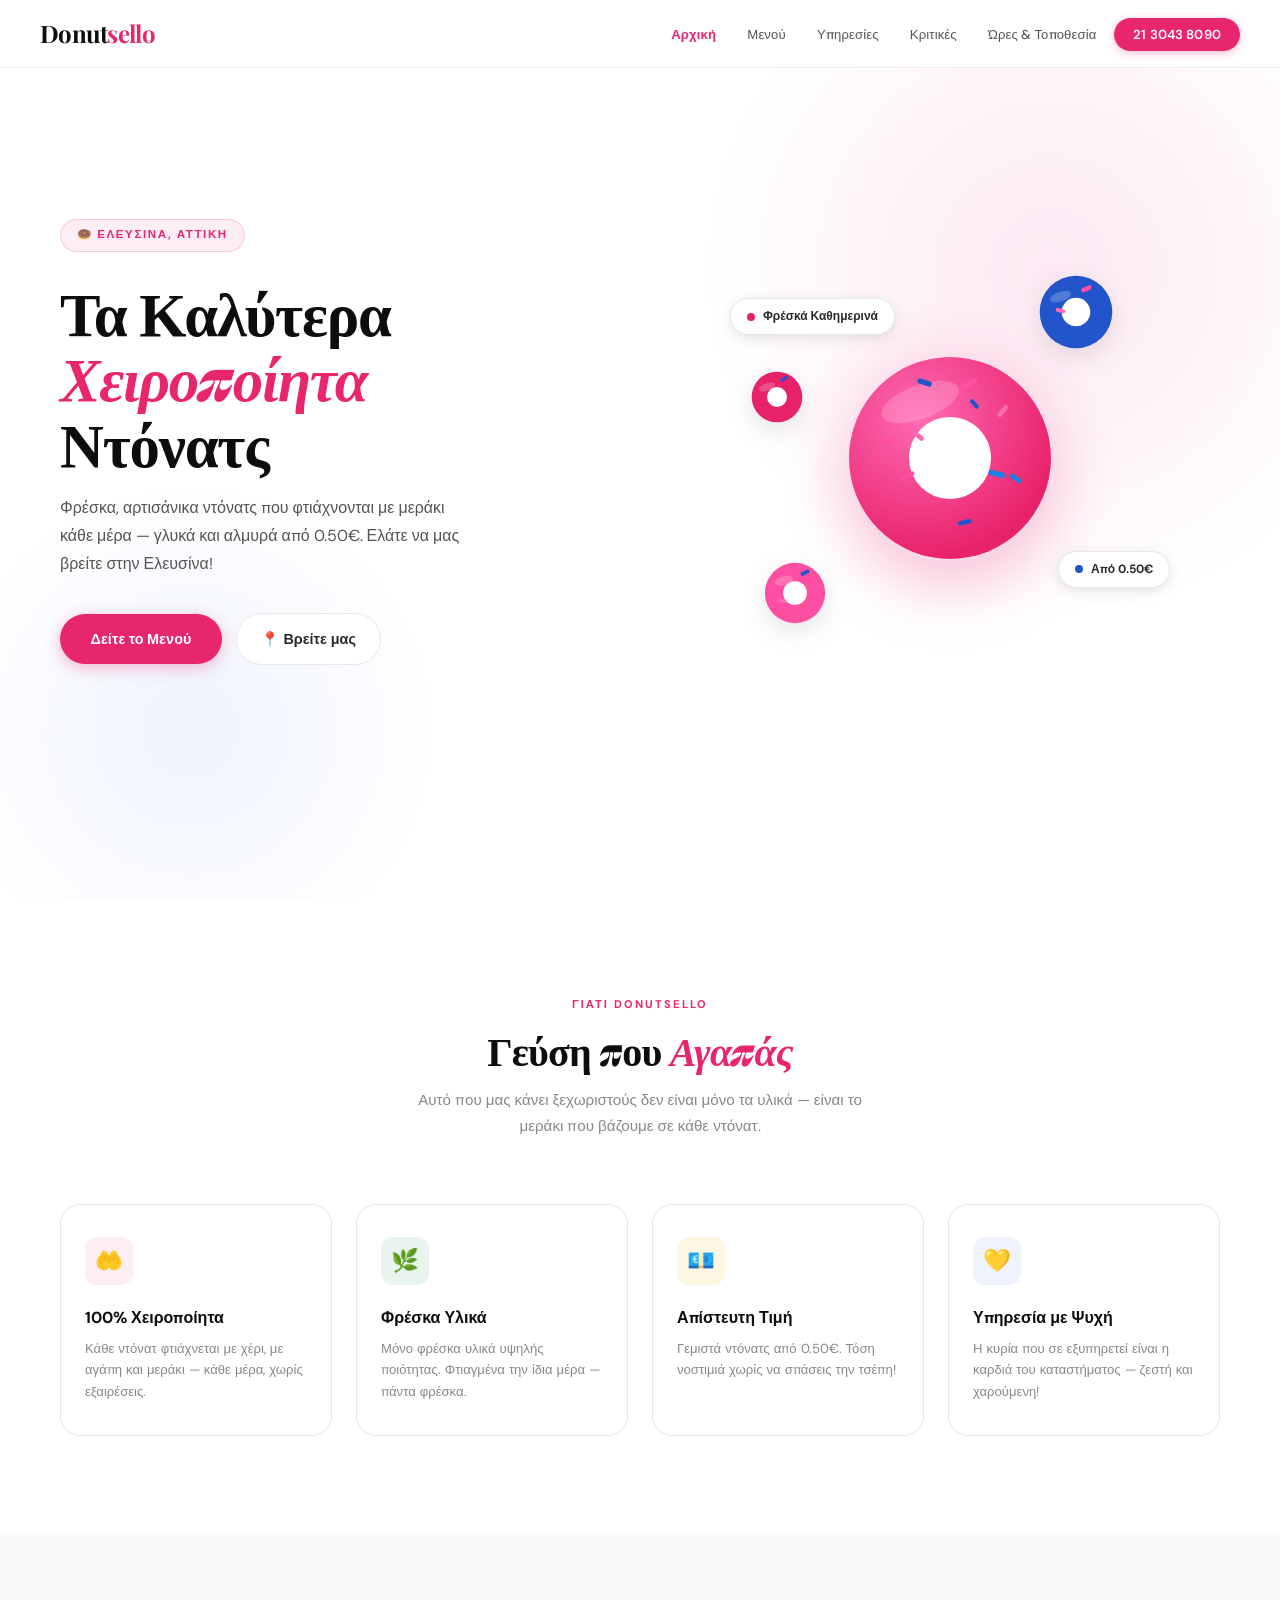
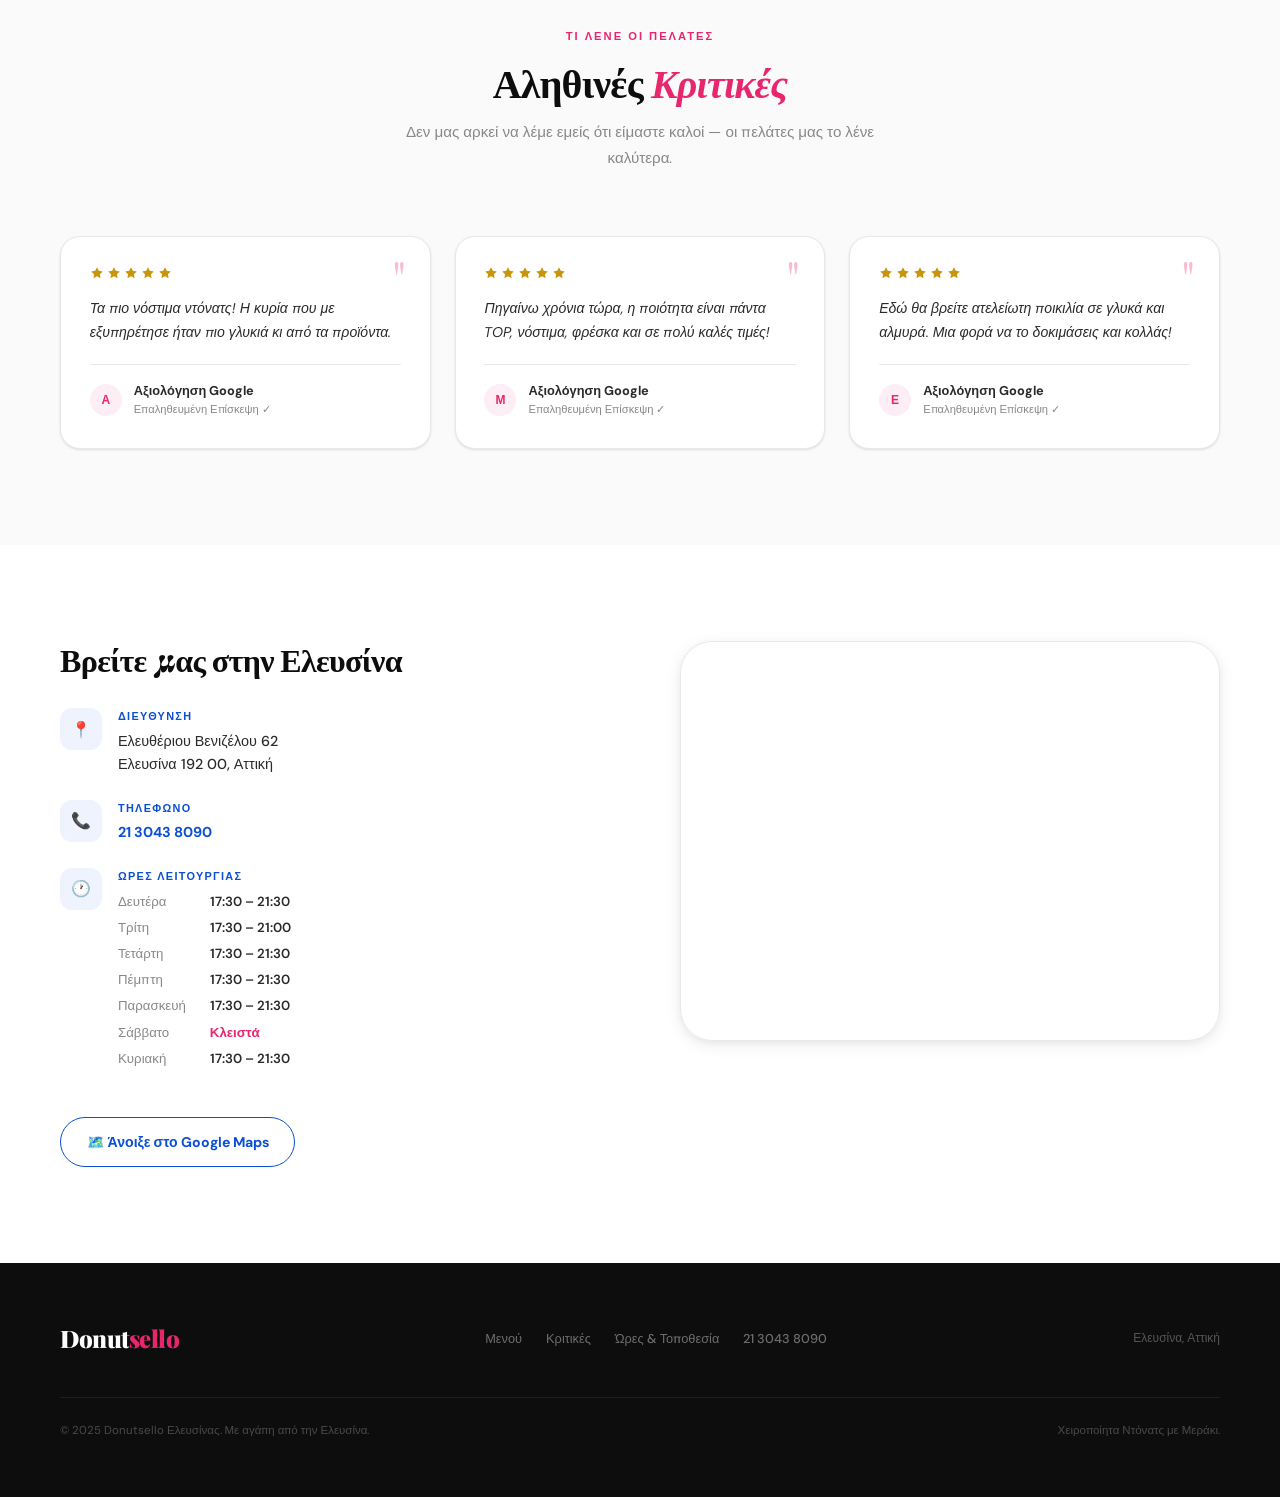
==== index.html @ 6d28d6d7 "Added actual donut photos. Final" ====
<!DOCTYPE html>
<html lang="el">
<head>
<meta charset="UTF-8">
<meta name="viewport" content="width=device-width, initial-scale=1.0, maximum-scale=1.0">
<title>Donutsello – Χειροποίητα Ντόνατς | Ελευσίνα</title>
<meta name="description" content="Τα πιο νόστιμα χειροποίητα ντόνατς στην Ελευσίνα. Φρέσκα κάθε μέρα, από 0.50€. Βαθμολογία 4.9★ στο Google.">
<link rel="preconnect" href="https://fonts.googleapis.com">
<link rel="preconnect" href="https://fonts.gstatic.com" crossorigin>
<link href="https://fonts.googleapis.com/css2?family=Playfair+Display:ital,wght@0,700;1,700&family=DM+Sans:wght@300;400;500;600&display=swap" rel="stylesheet">
<link rel="stylesheet" href="style.css">
</head>
<body>

<!-- NAV -->
<nav>
  <a href="index.html" class="nav-logo">Donut<span>sello</span></a>
  <ul class="nav-links">
    <li><a href="index.html" class="nav-active">Αρχική</a></li>
    <li><a href="menu.html">Μενού</a></li>
    <li><a href="services.html">Υπηρεσίες</a></li>
    <li><a href="#reviews">Κριτικές</a></li>
    <li><a href="#info">Ώρες & Τοποθεσία</a></li>
    <li><a href="tel:+302130438090" class="nav-cta">21 3043 8090</a></li>
  </ul>
  <button class="nav-hamburger" aria-label="Μενού" aria-expanded="false">
    <span></span><span></span><span></span>
  </button>
</nav>

<!-- HERO -->
<section class="hero">
  <div class="hero-bg-shape" aria-hidden="true"></div>
  <div class="hero-bg-shape2" aria-hidden="true"></div>
  <div class="hero-inner">
    <div class="hero-text">
      <div class="hero-badge">🍩 Ελευσίνα, Αττική</div>
      <h1 class="hero-title">Τα Καλύτερα<br><em>Χειροποίητα</em><br>Ντόνατς</h1>
      <p class="hero-subtitle">Φρέσκα, αρτισάνικα ντόνατς που φτιάχνονται με μεράκι κάθε μέρα — γλυκά και αλμυρά από 0.50€. Ελάτε να μας βρείτε στην Ελευσίνα!</p>
      <div class="hero-actions">
        <a href="menu.html" class="btn-primary">Δείτε το Μενού</a>
        <a href="#info" class="btn-secondary">📍 Βρείτε μας</a>
      </div>
    </div>
    <div class="hero-visual">
      <div class="hero-visual-glow" aria-hidden="true"></div>
      <div class="donut-scene">
        <!-- Main donut SVG -->
        <svg class="donut-main" viewBox="0 0 300 300" xmlns="http://www.w3.org/2000/svg" aria-hidden="true">
          <circle cx="150" cy="155" r="108" fill="#F7D6E7"/>
          <circle cx="150" cy="150" r="108" fill="#FF4FA3"/>
          <circle cx="150" cy="150" r="108" fill="url(#dg1)"/>
          <defs>
            <radialGradient id="dg1" cx="35%" cy="30%" r="70%">
              <stop offset="0%" stop-color="#FF6AB5"/>
              <stop offset="100%" stop-color="#E8226A"/>
            </radialGradient>
          </defs>
          <!-- Glaze highlight -->
          <ellipse cx="118" cy="90" rx="44" ry="18" fill="white" opacity="0.18" transform="rotate(-20 118 90)"/>
          <!-- Hole -->
          <circle cx="150" cy="150" r="44" fill="white"/>
          <!-- Sprinkles -->
          <rect x="162" y="72" width="18" height="6" rx="3" fill="#FF4FA3" transform="rotate(-30 162 72)"/>
          <rect x="116" y="64" width="16" height="5.5" rx="2.75" fill="#2255CC" transform="rotate(18 116 64)"/>
          <rect x="200" y="104" width="15" height="5" rx="2.5" fill="#FF6AB5" transform="rotate(-52 200 104)"/>
          <rect x="192" y="162" width="18" height="6" rx="3" fill="#1A7FE8" transform="rotate(14 192 162)"/>
          <rect x="96" y="170" width="16" height="5" rx="2.5" fill="#FF4FA3" transform="rotate(-24 96 170)"/>
          <rect x="112" y="120" width="14" height="5" rx="2.5" fill="#FF6AB5" transform="rotate(38 112 120)"/>
          <rect x="158" y="218" width="15" height="5" rx="2.5" fill="#2255CC" transform="rotate(-12 158 218)"/>
          <rect x="216" y="166" width="14" height="5" rx="2.5" fill="#1A7FE8" transform="rotate(33 216 166)"/>
          <rect x="78" y="130" width="13" height="5" rx="2.5" fill="#FF4FA3" transform="rotate(-8 78 130)"/>
          <rect x="174" y="86" width="12" height="4.5" rx="2.25" fill="#2255CC" transform="rotate(50 174 86)"/>
        </svg>
        <!-- Mini donuts -->
        <svg class="mini-donut d1" viewBox="0 0 80 80" xmlns="http://www.w3.org/2000/svg" aria-hidden="true">
          <circle cx="40" cy="40" r="33" fill="#2255CC"/>
          <ellipse cx="26" cy="26" rx="10" ry="4.5" fill="white" opacity="0.22" transform="rotate(-18 26 26)"/>
          <circle cx="40" cy="40" r="13" fill="white"/>
          <rect x="44" y="19" width="10" height="4" rx="2" fill="#FF4FA3" transform="rotate(-22 44 19)"/>
          <rect x="22" y="36" width="9" height="3.5" rx="1.75" fill="#FF6AB5" transform="rotate(14 22 36)"/>
        </svg>
        <svg class="mini-donut d2" viewBox="0 0 65 65" xmlns="http://www.w3.org/2000/svg" aria-hidden="true">
          <circle cx="32.5" cy="32.5" r="28" fill="#FF4FA3"/>
          <ellipse cx="22" cy="21" rx="9" ry="4" fill="white" opacity="0.2" transform="rotate(-16 22 21)"/>
          <circle cx="32.5" cy="32.5" r="11" fill="white"/>
          <rect x="37" y="14" width="9" height="3.5" rx="1.75" fill="#2255CC" transform="rotate(-26 37 14)"/>
          <rect x="17" y="37" width="8" height="3" rx="1.5" fill="#FF6AB5" transform="rotate(18 17 37)"/>
        </svg>
        <svg class="mini-donut d3" viewBox="0 0 55 55" xmlns="http://www.w3.org/2000/svg" aria-hidden="true">
          <circle cx="27.5" cy="27.5" r="24" fill="#E8226A"/>
          <ellipse cx="18" cy="18" rx="8" ry="3.5" fill="white" opacity="0.2" transform="rotate(-20 18 18)"/>
          <circle cx="27.5" cy="27.5" r="9.5" fill="white"/>
          <rect x="30" y="11" width="8" height="3" rx="1.5" fill="#2255CC" transform="rotate(-32 30 11)"/>
        </svg>
        <div class="pill-badge b1">
          <div class="pill-dot" style="background:#E8226A"></div>
          Φρέσκά Καθημερινά
        </div>
        <div class="pill-badge b2">
          <div class="pill-dot" style="background:#2255CC"></div>
          Από 0.50€
        </div>
      </div>
    </div>
  </div>
</section>


<!-- WHY -->
<section class="section why-section">
  <div class="section-inner">
    <div class="section-header">
      <span class="eyebrow">Γιατί Donutsello</span>
      <h2 class="section-title">Γεύση που <em>Αγαπάς</em></h2>
      <p class="section-sub">Αυτό που μας κάνει ξεχωριστούς δεν είναι μόνο τα υλικά — είναι το μεράκι που βάζουμε σε κάθε ντόνατ.</p>
    </div>
    <div class="why-grid">
      <div class="why-card reveal">
        <div class="why-icon-wrap" style="background:#FDEDF4">🤲</div>
        <div class="why-card-title">100% Χειροποίητα</div>
        <div class="why-card-desc">Κάθε ντόνατ φτιάχνεται με χέρι, με αγάπη και μεράκι — κάθε μέρα, χωρίς εξαιρέσεις.</div>
      </div>
      <div class="why-card reveal reveal-delay-1">
        <div class="why-icon-wrap" style="background:#E8F5EE">🌿</div>
        <div class="why-card-title">Φρέσκα Υλικά</div>
        <div class="why-card-desc">Μόνο φρέσκα υλικά υψηλής ποιότητας. Φτιαγμένα την ίδια μέρα — πάντα φρέσκα.</div>
      </div>
      <div class="why-card reveal reveal-delay-2">
        <div class="why-icon-wrap" style="background:#FDF6E3">💶</div>
        <div class="why-card-title">Απίστευτη Τιμή</div>
        <div class="why-card-desc">Γεμιστά ντόνατς από 0.50€. Τόση νοστιμιά χωρίς να σπάσεις την τσέπη!</div>
      </div>
      <div class="why-card reveal reveal-delay-3">
        <div class="why-icon-wrap" style="background:#EEF3FD">💛</div>
        <div class="why-card-title">Υπηρεσία με Ψυχή</div>
        <div class="why-card-desc">Η κυρία που σε εξυπηρετεί είναι η καρδιά του καταστήματος — ζεστή και χαρούμενη!</div>
      </div>
    </div>
  </div>
</section>

<!-- REVIEWS -->
<section class="section reviews-section" id="reviews">
  <div class="section-inner">
    <div class="section-header">
      <span class="eyebrow">Τι Λένε οι Πελάτες</span>
      <h2 class="section-title">Αληθινές <em>Κριτικές</em></h2>
      <p class="section-sub">Δεν μας αρκεί να λέμε εμείς ότι είμαστε καλοί — οι πελάτες μας το λένε καλύτερα.</p>
    </div>
    <div class="reviews-grid">

      <div class="review-card reveal">
        <div class="review-quote" aria-hidden="true">"</div>
        <div class="review-stars">
          <svg class="review-star" viewBox="0 0 24 24"><path d="M12 2l3.09 6.26L22 9.27l-5 4.87 1.18 6.88L12 17.77l-6.18 3.25L7 14.14 2 9.27l6.91-1.01L12 2z"/></svg>
          <svg class="review-star" viewBox="0 0 24 24"><path d="M12 2l3.09 6.26L22 9.27l-5 4.87 1.18 6.88L12 17.77l-6.18 3.25L7 14.14 2 9.27l6.91-1.01L12 2z"/></svg>
          <svg class="review-star" viewBox="0 0 24 24"><path d="M12 2l3.09 6.26L22 9.27l-5 4.87 1.18 6.88L12 17.77l-6.18 3.25L7 14.14 2 9.27l6.91-1.01L12 2z"/></svg>
          <svg class="review-star" viewBox="0 0 24 24"><path d="M12 2l3.09 6.26L22 9.27l-5 4.87 1.18 6.88L12 17.77l-6.18 3.25L7 14.14 2 9.27l6.91-1.01L12 2z"/></svg>
          <svg class="review-star" viewBox="0 0 24 24"><path d="M12 2l3.09 6.26L22 9.27l-5 4.87 1.18 6.88L12 17.77l-6.18 3.25L7 14.14 2 9.27l6.91-1.01L12 2z"/></svg>
        </div>
        <p class="review-text">Τα πιο νόστιμα ντόνατς! Η κυρία που με εξυπηρέτησε ήταν πιο γλυκιά κι από τα προϊόντα.</p>
        <div class="review-author-row">
          <div class="review-avatar">Α</div>
          <div>
            <div class="review-author-name">Αξιολόγηση Google</div>
            <div class="review-author-sub">Επαληθευμένη Επίσκεψη ✓</div>
          </div>
        </div>
      </div>

      <div class="review-card reveal reveal-delay-1">
        <div class="review-quote" aria-hidden="true">"</div>
        <div class="review-stars">
          <svg class="review-star" viewBox="0 0 24 24"><path d="M12 2l3.09 6.26L22 9.27l-5 4.87 1.18 6.88L12 17.77l-6.18 3.25L7 14.14 2 9.27l6.91-1.01L12 2z"/></svg>
          <svg class="review-star" viewBox="0 0 24 24"><path d="M12 2l3.09 6.26L22 9.27l-5 4.87 1.18 6.88L12 17.77l-6.18 3.25L7 14.14 2 9.27l6.91-1.01L12 2z"/></svg>
          <svg class="review-star" viewBox="0 0 24 24"><path d="M12 2l3.09 6.26L22 9.27l-5 4.87 1.18 6.88L12 17.77l-6.18 3.25L7 14.14 2 9.27l6.91-1.01L12 2z"/></svg>
          <svg class="review-star" viewBox="0 0 24 24"><path d="M12 2l3.09 6.26L22 9.27l-5 4.87 1.18 6.88L12 17.77l-6.18 3.25L7 14.14 2 9.27l6.91-1.01L12 2z"/></svg>
          <svg class="review-star" viewBox="0 0 24 24"><path d="M12 2l3.09 6.26L22 9.27l-5 4.87 1.18 6.88L12 17.77l-6.18 3.25L7 14.14 2 9.27l6.91-1.01L12 2z"/></svg>
        </div>
        <p class="review-text">Πηγαίνω χρόνια τώρα, η ποιότητα είναι πάντα TOP, νόστιμα, φρέσκα και σε πολύ καλές τιμές!</p>
        <div class="review-author-row">
          <div class="review-avatar">Μ</div>
          <div>
            <div class="review-author-name">Αξιολόγηση Google</div>
            <div class="review-author-sub">Επαληθευμένη Επίσκεψη ✓</div>
          </div>
        </div>
      </div>

      <div class="review-card reveal reveal-delay-2">
        <div class="review-quote" aria-hidden="true">"</div>
        <div class="review-stars">
          <svg class="review-star" viewBox="0 0 24 24"><path d="M12 2l3.09 6.26L22 9.27l-5 4.87 1.18 6.88L12 17.77l-6.18 3.25L7 14.14 2 9.27l6.91-1.01L12 2z"/></svg>
          <svg class="review-star" viewBox="0 0 24 24"><path d="M12 2l3.09 6.26L22 9.27l-5 4.87 1.18 6.88L12 17.77l-6.18 3.25L7 14.14 2 9.27l6.91-1.01L12 2z"/></svg>
          <svg class="review-star" viewBox="0 0 24 24"><path d="M12 2l3.09 6.26L22 9.27l-5 4.87 1.18 6.88L12 17.77l-6.18 3.25L7 14.14 2 9.27l6.91-1.01L12 2z"/></svg>
          <svg class="review-star" viewBox="0 0 24 24"><path d="M12 2l3.09 6.26L22 9.27l-5 4.87 1.18 6.88L12 17.77l-6.18 3.25L7 14.14 2 9.27l6.91-1.01L12 2z"/></svg>
          <svg class="review-star" viewBox="0 0 24 24"><path d="M12 2l3.09 6.26L22 9.27l-5 4.87 1.18 6.88L12 17.77l-6.18 3.25L7 14.14 2 9.27l6.91-1.01L12 2z"/></svg>
        </div>
        <p class="review-text">Εδώ θα βρείτε ατελείωτη ποικιλία σε γλυκά και αλμυρά. Μια φορά να το δοκιμάσεις και κολλάς!</p>
        <div class="review-author-row">
          <div class="review-avatar">Ε</div>
          <div>
            <div class="review-author-name">Αξιολόγηση Google</div>
            <div class="review-author-sub">Επαληθευμένη Επίσκεψη ✓</div>
          </div>
        </div>
      </div>

    </div>
  </div>
</section>

<!-- INFO -->
<section class="section info-section" id="info">
  <div class="section-inner">
    <div class="info-grid">
      <div class="info-block reveal">
        <h3>Βρείτε μας στην Ελευσίνα</h3>

        <div class="info-item">
          <div class="info-item-icon">📍</div>
          <div>
            <div class="info-item-label">Διεύθυνση</div>
            <div class="info-item-value">
              Ελευθέριου Βενιζέλου 62<br>
              Ελευσίνα 192 00, Αττική
            </div>
          </div>
        </div>

        <div class="info-item">
          <div class="info-item-icon">📞</div>
          <div>
            <div class="info-item-label">Τηλέφωνο</div>
            <div class="info-item-value">
              <a href="tel:+302130438090">21 3043 8090</a>
            </div>
          </div>
        </div>

        <div class="info-item">
          <div class="info-item-icon">🕐</div>
          <div>
            <div class="info-item-label">Ώρες Λειτουργίας</div>
            <div class="hours-table">
              <span class="hours-day">Δευτέρα</span><span class="hours-time">17:30 – 21:30</span>
              <span class="hours-day">Τρίτη</span><span class="hours-time">17:30 – 21:00</span>
              <span class="hours-day">Τετάρτη</span><span class="hours-time">17:30 – 21:30</span>
              <span class="hours-day">Πέμπτη</span><span class="hours-time">17:30 – 21:30</span>
              <span class="hours-day">Παρασκευή</span><span class="hours-time">17:30 – 21:30</span>
              <span class="hours-day">Σάββατο</span><span class="hours-closed">Κλειστά</span>
              <span class="hours-day">Κυριακή</span><span class="hours-time">17:30 – 21:30</span>
            </div>
          </div>
        </div>

        <a href="https://maps.google.com/?q=Donutsello+Elefsina" target="_blank" rel="noopener" class="btn-outline">
          🗺️ Άνοιξε στο Google Maps
        </a>
      </div>

      <div class="map-wrap reveal reveal-delay-1">
        <iframe
          src="https://www.google.com/maps/embed?pb=!1m18!1m12!1m3!1d3145.9!2d23.5372691!3d38.0484537!2m3!1f0!2f0!3f0!3m2!1i1024!2i768!4f13.1!3m3!1m2!1s0x14a1af97b8c111e9%3A0x5baedbedb350998!2sDonutsello%20%CE%95%CE%BB%CE%B5%CF%85%CF%83%CE%AF%CE%BD%CE%B1%CF%82!5e0!3m2!1sel!2sgr!4v1"
          allowfullscreen="" loading="lazy" referrerpolicy="no-referrer-when-downgrade"
          title="Χάρτης Donutsello Ελευσίνα">
        </iframe>
      </div>
    </div>
  </div>
</section>

<!-- FOOTER -->
<footer>
  <div class="footer-inner">
    <div class="footer-logo">Donut<span>sello</span></div>
    <ul class="footer-links">
      <li><a href="#menu">Μενού</a></li>
      <li><a href="#reviews">Κριτικές</a></li>
      <li><a href="#info">Ώρες &amp; Τοποθεσία</a></li>
      <li><a href="tel:+302130438090">21 3043 8090</a></li>
    </ul>
    <div class="footer-right">Ελευσίνα, Αττική</div>
  </div>
  <div class="footer-divider">
    <span class="footer-copy">© 2025 Donutsello Ελευσίνας. Με αγάπη από την Ελευσίνα.</span>
    <span class="footer-copy">Χειροποίητα Ντόνατς με Μεράκι.</span>
  </div>
</footer>

<script>
(function() {
  var els = document.querySelectorAll('.reveal');
  function check() {
    els.forEach(function(el) {
      if (el.classList.contains('visible')) return;
      var rect = el.getBoundingClientRect();
      if (rect.top < window.innerHeight - 60) {
        el.classList.add('visible');
      }
    });
  }
  window.addEventListener('load', check);
  window.addEventListener('scroll', check, { passive: true });
})();
</script>

<script>
  const hamburger = document.querySelector('.nav-hamburger');
  const navLinks = document.querySelector('.nav-links');
  hamburger.addEventListener('click', () => {
    const open = navLinks.classList.toggle('open');
    hamburger.classList.toggle('open', open);
    hamburger.setAttribute('aria-expanded', open);
  });
  // Close on link click
  navLinks.querySelectorAll('a').forEach(a => {
    a.addEventListener('click', () => {
      navLinks.classList.remove('open');
      hamburger.classList.remove('open');
      hamburger.setAttribute('aria-expanded', false);
    });
  });
</script>

<!-- CONTACT MODAL -->
<div class="modal-overlay" id="contactModal" role="dialog" aria-modal="true" aria-label="Επικοινωνία">
  <div class="modal">
    <button class="modal-close" id="modalClose" aria-label="Κλείσιμο">✕</button>
    <p class="modal-eyebrow">Επικοινωνία</p>
    <h2 class="modal-title">Καλέστε μας!</h2>
    <div class="modal-number">
      <span class="modal-number-text">21 3043 8090</span>
      <button class="modal-copy-btn" id="modalCopyBtn">Αντιγραφή</button>
    </div>
    <p class="modal-hours">
      <strong>Δευτ – Παρ:</strong> 07:30 – 21:00<br>
      <strong>Σάββατο:</strong> 08:00 – 21:00<br>
      <strong>Κυριακή:</strong> 08:00 – 20:00
    </p>
  </div>
</div>
<script>
  (function() {
    const isMobile = () => ('ontouchstart' in window) || navigator.maxTouchPoints > 0;
    const overlay = document.getElementById('contactModal');
    const closeBtn = document.getElementById('modalClose');
    const copyBtn = document.getElementById('modalCopyBtn');

    function openModal() { overlay.classList.add('open'); document.body.style.overflow = 'hidden'; }
    function closeModal() { overlay.classList.remove('open'); document.body.style.overflow = ''; }

    // Intercept ALL tel: links except the modal dial button
    document.querySelectorAll('a[href="tel:+302130438090"]:not(.modal-dial-btn)').forEach(el => {
      el.addEventListener('click', function(e) {
        if (!isMobile()) { e.preventDefault(); openModal(); }
      });
    });

    closeBtn.addEventListener('click', closeModal);
    overlay.addEventListener('click', e => { if (e.target === overlay) closeModal(); });
    document.addEventListener('keydown', e => { if (e.key === 'Escape') closeModal(); });

    copyBtn.addEventListener('click', () => {
      navigator.clipboard.writeText('21 3043 8090').then(() => {
        copyBtn.textContent = 'Αντιγράφηκε ✓';
        copyBtn.classList.add('copied');
        setTimeout(() => { copyBtn.textContent = 'Αντιγραφή'; copyBtn.classList.remove('copied'); }, 2000);
      });
    });
  })();
</script>
</body>
</html>
---- style.css ----
/* ── RESET & ROOT ── */
*,*::before,*::after{box-sizing:border-box;margin:0;padding:0}

:root{
  --ink:#0D0D0D;
  --ink-2:#2A2A2A;
  --ink-3:#555;
  --ink-4:#888;
  --surface:#FAFAFA;
  --surface-2:#F3F3F0;
  --surface-3:#E8E8E4;
  --white:#FFFFFF;
  --pink:#E8266E;
  --pink-light:#FDEDF4;
  --pink-dark:#B8164F;
  --blue:#0A4FD4;
  --blue-light:#EEF3FD;
  --blue-dark:#073BA0;
  --gold:#C8960C;
  --gold-light:#FDF6E3;
  --radius-sm:6px;
  --radius-md:12px;
  --radius-lg:20px;
  --radius-xl:32px;
  --shadow-sm:0 1px 3px rgba(0,0,0,0.08),0 1px 2px rgba(0,0,0,0.04);
  --shadow-md:0 4px 16px rgba(0,0,0,0.08),0 2px 6px rgba(0,0,0,0.04);
  --shadow-lg:0 12px 40px rgba(0,0,0,0.1),0 4px 12px rgba(0,0,0,0.06);
  --transition:0.22s cubic-bezier(0.4,0,0.2,1);
}

html{scroll-behavior:smooth;overflow-x:hidden;-webkit-font-smoothing:antialiased}
body{font-family:'DM Sans',sans-serif;background:var(--white);color:var(--ink);overflow-x:hidden;max-width:100vw;line-height:1.6}

/* ── TYPOGRAPHY ── */
h1,h2,h3{font-family:'Playfair Display',serif;line-height:1.1;letter-spacing:-0.02em}
p{color:var(--ink-3);line-height:1.7}

/* ── NAV ── */
nav{
  position:fixed;top:0;left:0;right:0;z-index:200;
  display:flex;align-items:center;justify-content:space-between;
  padding:0 2.5rem;height:68px;
  background:rgba(255,255,255,0.92);
  backdrop-filter:blur(16px);-webkit-backdrop-filter:blur(16px);
  border-bottom:1px solid rgba(0,0,0,0.07);
}
.nav-logo{
  font-family:'Playfair Display',serif;font-size:1.5rem;font-weight:700;
  color:var(--ink);letter-spacing:-0.03em;text-decoration:none;
}
.nav-logo span{color:var(--pink)}
.nav-links{display:flex;gap:0.25rem;list-style:none;align-items:center}
.nav-links a{
  font-size:0.82rem;font-weight:500;letter-spacing:0.01em;
  text-decoration:none;color:var(--ink-3);
  padding:0.45rem 0.85rem;border-radius:var(--radius-sm);
  transition:color var(--transition),background var(--transition);
}
.nav-links a:hover{color:var(--ink);background:var(--surface-2)}
.nav-cta{
  background:var(--pink)!important;color:var(--white)!important;
  padding:0.5rem 1.2rem!important;border-radius:100px!important;
  font-weight:600!important;font-size:0.82rem!important;
  transition:background var(--transition),transform var(--transition)!important;
  box-shadow:0 2px 8px rgba(232,38,110,0.3)!important;
}
.nav-cta:hover{background:var(--pink-dark)!important;transform:translateY(-1px)!important}
.nav-active{color:var(--pink)!important;font-weight:600!important}

/* ── HERO ── */
.hero{
  min-height:100vh;display:flex;align-items:center;
  padding:6rem 2.5rem 5rem;position:relative;overflow:hidden;
  background:var(--white);
}
.hero-bg-shape{
  position:absolute;right:-120px;top:-80px;width:700px;height:700px;
  background:radial-gradient(ellipse at center,#FDE9F3 0%,transparent 70%);
  pointer-events:none;z-index:0;
}
.hero-bg-shape2{
  position:absolute;left:-60px;bottom:-80px;width:500px;height:500px;
  background:radial-gradient(ellipse at center,#EEF3FD 0%,transparent 70%);
  pointer-events:none;z-index:0;
}
.hero-inner{
  max-width:1160px;width:100%;margin:0 auto;
  display:grid;grid-template-columns:1fr 1fr;gap:5rem;
  align-items:center;position:relative;z-index:2;
}
.hero-badge{
  display:inline-flex;align-items:center;gap:0.5rem;
  font-size:0.72rem;font-weight:700;letter-spacing:0.14em;text-transform:uppercase;
  color:var(--pink);background:var(--pink-light);
  padding:0.4rem 1rem;border-radius:100px;margin-bottom:1.6rem;
  border:1px solid rgba(232,38,110,0.18);
}
.hero-title{
  font-size:3.8rem;font-weight:900;color:var(--ink);
  margin-bottom:1.2rem;line-height:1.08;
}
.hero-title em{color:var(--pink);font-style:italic}
.hero-subtitle{font-size:1rem;line-height:1.75;color:var(--ink-3);margin-bottom:2.2rem;max-width:420px}
.hero-actions{display:flex;gap:0.9rem;align-items:center;flex-wrap:wrap;margin-bottom:2rem}
.btn-primary{
  background:var(--pink);color:var(--white);
  padding:0.85rem 1.9rem;border-radius:100px;
  font-family:'DM Sans',sans-serif;font-size:0.9rem;font-weight:700;
  text-decoration:none;letter-spacing:0.01em;
  transition:background var(--transition),transform var(--transition),box-shadow var(--transition);
  display:inline-flex;align-items:center;gap:0.5rem;
  box-shadow:0 4px 16px rgba(232,38,110,0.3);
}
.btn-primary:hover{background:var(--pink-dark);transform:translateY(-2px);box-shadow:0 8px 24px rgba(232,38,110,0.35)}
.btn-secondary{
  color:var(--ink-2);font-size:0.9rem;font-weight:600;
  text-decoration:none;display:inline-flex;align-items:center;gap:0.5rem;
  padding:0.85rem 1.5rem;border-radius:100px;
  border:1.5px solid var(--surface-3);
  transition:all var(--transition);
  background:var(--white);
}
.btn-secondary:hover{border-color:var(--ink-3);background:var(--surface-2)}
.hero-trust{
  display:inline-flex;align-items:center;gap:0.75rem;
  background:var(--surface);border:1px solid var(--surface-3);
  padding:0.6rem 1.1rem;border-radius:100px;
}
.hero-trust-stars{display:flex;gap:2px}
.hero-trust-star{width:13px;height:13px;fill:var(--gold)}
.hero-trust-text{font-size:0.78rem;font-weight:600;color:var(--ink-2)}
.hero-trust-text span{color:var(--gold)}

/* ── VISUAL SCENE ── */
.hero-visual{display:flex;align-items:center;justify-content:center;position:relative}
.donut-scene{position:relative;width:440px;height:440px}
.hero-visual-glow{
  position:absolute;top:50%;left:50%;transform:translate(-50%,-50%);
  width:320px;height:320px;border-radius:50%;
  background:radial-gradient(circle,rgba(232,38,110,0.12) 0%,transparent 70%);
  pointer-events:none;
}
.donut-main{
  position:absolute;top:50%;left:50%;transform:translate(-50%,-50%);
  width:280px;height:280px;
  animation:floatDonut 4s ease-in-out infinite;
  filter:drop-shadow(0 24px 32px rgba(232,38,110,0.22));
}
.mini-donut{position:absolute;filter:drop-shadow(0 8px 12px rgba(0,0,0,0.1))}
.mini-donut.d1{width:88px;height:88px;top:30px;right:50px;animation:floatMini1 3.8s ease-in-out -1.2s infinite}
.mini-donut.d2{width:70px;height:70px;bottom:50px;left:30px;animation:floatMini2 3.8s ease-in-out -2.7s infinite}
.mini-donut.d3{width:58px;height:58px;top:130px;left:18px;animation:floatMini3 3.8s ease-in-out -0.5s infinite}
@keyframes floatDonut{0%,100%{transform:translate(-50%,-50%) translateY(0) rotate(0deg)}50%{transform:translate(-50%,-50%) translateY(-18px) rotate(3deg)}}
@keyframes floatMini1{0%,100%{transform:translateY(0) rotate(0deg)}50%{transform:translateY(-12px) rotate(-8deg)}}
@keyframes floatMini2{0%,100%{transform:translateY(0) rotate(0deg)}50%{transform:translateY(-10px) rotate(6deg)}}
@keyframes floatMini3{0%,100%{transform:translateY(0) rotate(0deg)}50%{transform:translateY(-14px) rotate(-5deg)}}

.pill-badge{
  position:absolute;
  background:var(--white);border-radius:100px;
  padding:0.5rem 1rem;display:flex;align-items:center;gap:0.5rem;
  box-shadow:var(--shadow-md);
  font-size:0.75rem;font-weight:700;color:var(--ink-2);
  border:1px solid var(--surface-3);
}
.pill-badge.b1{top:60px;left:0;animation:floatBadge 3.5s ease-in-out -0.5s infinite}
.pill-badge.b2{bottom:90px;right:0;animation:floatBadge 3.5s ease-in-out -1.8s infinite}
.pill-dot{width:8px;height:8px;border-radius:50%;flex-shrink:0}
@keyframes floatBadge{0%,100%{transform:translateY(0)}50%{transform:translateY(-7px)}}

/* ── STATS BAR ── */
.stats-bar{
  background:var(--ink);padding:1.5rem 2.5rem;
}
.stats-bar-inner{
  max-width:1160px;margin:0 auto;
  display:grid;grid-template-columns:repeat(4,1fr);
  gap:1rem;align-items:center;
}
.stat-item{text-align:center;padding:0.5rem}
.stat-num{
  font-family:'Playfair Display',serif;font-size:2rem;font-weight:900;
  color:var(--white);display:block;line-height:1;margin-bottom:0.3rem;
}
.stat-num span{color:var(--pink)}
.stat-label{font-size:0.75rem;color:rgba(255,255,255,0.5);font-weight:500;letter-spacing:0.05em;text-transform:uppercase}

/* ── SECTIONS ── */
.section{padding:6rem 2.5rem}
.section-inner{max-width:1160px;margin:0 auto}
.section-header{text-align:center;margin-bottom:4rem;max-width:600px;margin-left:auto;margin-right:auto}
.eyebrow{
  font-size:0.7rem;font-weight:700;letter-spacing:0.18em;text-transform:uppercase;
  color:var(--pink);margin-bottom:0.9rem;display:block;
}
.section-title{font-size:2.5rem;font-weight:900;color:var(--ink);margin-bottom:1rem}
.section-title em{color:var(--pink);font-style:italic}
.section-sub{font-size:0.95rem;color:var(--ink-4);max-width:480px;margin:0 auto}

/* ── MENU ── */
.menu-section{background:var(--surface)}
.menu-grid{display:grid;grid-template-columns:repeat(3,1fr);gap:1.5rem}
.menu-card{
  background:var(--white);border-radius:var(--radius-lg);
  overflow:hidden;border:1px solid var(--surface-3);
  transition:transform var(--transition),box-shadow var(--transition);
  box-shadow:var(--shadow-sm);
}
.menu-card:hover{transform:translateY(-6px);box-shadow:var(--shadow-lg)}
.menu-card-imgwrap{height:210px;overflow:hidden;position:relative;background:var(--surface-2)}
.menu-card-imgwrap img{width:100%;height:100%;object-fit:cover;transition:transform 0.5s cubic-bezier(0.4,0,0.2,1)}
.menu-card:hover .menu-card-imgwrap img{transform:scale(1.06)}
.menu-card-body{padding:1.4rem}
.menu-card-name{
  font-family:'Playfair Display',serif;font-size:1.1rem;font-weight:800;
  color:var(--ink);margin-bottom:0.4rem;line-height:1.3;
}
.menu-card-desc{font-size:0.82rem;color:var(--ink-4);line-height:1.65;margin-bottom:1rem}
.menu-card-footer{display:flex;align-items:center;justify-content:space-between}
.menu-price{font-size:1rem;font-weight:800;color:var(--ink)}
.menu-tag{
  font-size:0.65rem;font-weight:700;letter-spacing:0.08em;text-transform:uppercase;
  padding:0.25rem 0.75rem;border-radius:100px;
}

/* ── WHY SECTION ── */
.why-section{background:var(--white)}
.why-grid{display:grid;grid-template-columns:repeat(4,1fr);gap:1.5rem}
.why-card{
  padding:2rem 1.5rem;border-radius:var(--radius-lg);
  border:1px solid var(--surface-3);background:var(--white);
  transition:all var(--transition);
}
.why-card:hover{border-color:rgba(232,38,110,0.25);box-shadow:0 8px 32px rgba(232,38,110,0.08);transform:translateY(-3px)}
.why-icon-wrap{
  width:48px;height:48px;border-radius:var(--radius-md);
  display:flex;align-items:center;justify-content:center;
  font-size:1.4rem;margin-bottom:1.25rem;
}
.why-card-title{font-size:1rem;font-weight:700;color:var(--ink);margin-bottom:0.45rem}
.why-card-desc{font-size:0.82rem;color:var(--ink-4);line-height:1.65}

/* ── REVIEWS ── */
.reviews-section{background:var(--surface)}
.reviews-grid{display:grid;grid-template-columns:repeat(3,1fr);gap:1.5rem}
.review-card{
  background:var(--white);border-radius:var(--radius-lg);
  padding:1.8rem;border:1px solid var(--surface-3);
  transition:all var(--transition);box-shadow:var(--shadow-sm);
  position:relative;
}
.review-card:hover{transform:translateY(-4px);box-shadow:var(--shadow-md)}
.review-quote{
  font-family:'Playfair Display',serif;font-size:3rem;line-height:1;
  color:var(--pink);opacity:0.3;position:absolute;top:1rem;right:1.5rem;
  pointer-events:none;
}
.review-stars{display:flex;gap:3px;margin-bottom:1rem}
.review-star{width:14px;height:14px;fill:var(--gold)}
.review-text{
  font-size:0.88rem;line-height:1.75;color:var(--ink-2);
  margin-bottom:1.2rem;font-style:italic;
}
.review-author-row{display:flex;align-items:center;gap:0.75rem;border-top:1px solid var(--surface-3);padding-top:1rem}
.review-avatar{
  width:32px;height:32px;border-radius:50%;
  background:var(--pink-light);display:flex;align-items:center;justify-content:center;
  font-size:0.75rem;font-weight:700;color:var(--pink);flex-shrink:0;
}
.review-author-name{font-size:0.8rem;font-weight:700;color:var(--ink-2)}
.review-author-sub{font-size:0.7rem;color:var(--ink-4)}

/* ── INFO SECTION ── */
.info-section{background:var(--white)}
.info-grid{display:grid;grid-template-columns:1fr 1fr;gap:5rem;align-items:start}
.info-block h3{
  font-family:'Playfair Display',serif;font-size:2rem;font-weight:900;
  color:var(--ink);margin-bottom:2rem;
}
.info-item{display:flex;gap:1rem;align-items:flex-start;margin-bottom:1.5rem}
.info-item-icon{
  width:42px;height:42px;border-radius:var(--radius-md);
  background:var(--blue-light);display:flex;align-items:center;justify-content:center;
  flex-shrink:0;font-size:1rem;
}
.info-item-label{
  font-size:0.68rem;font-weight:700;letter-spacing:0.12em;text-transform:uppercase;
  color:var(--blue);margin-bottom:0.25rem;
}
.info-item-value{font-size:0.9rem;color:var(--ink-2);line-height:1.6;font-weight:500}
.info-item-value a{color:var(--blue);text-decoration:none;font-weight:700}
.info-item-value a:hover{text-decoration:underline}
.hours-table{display:grid;grid-template-columns:auto 1fr;gap:0.3rem 1.5rem;font-size:0.83rem;margin-top:0.35rem}
.hours-day{color:var(--ink-4)}
.hours-time{color:var(--ink-2);font-weight:600}
.hours-closed{color:var(--pink);font-weight:600}
.map-wrap{
  border-radius:var(--radius-xl);overflow:hidden;
  height:400px;border:1px solid var(--surface-3);
  box-shadow:var(--shadow-md);
}
.map-wrap iframe{width:100%;height:100%;border:none}
.btn-outline{
  display:inline-flex;align-items:center;gap:0.5rem;
  margin-top:1.5rem;padding:0.8rem 1.6rem;border-radius:100px;
  border:1.5px solid var(--blue);color:var(--blue);
  font-size:0.88rem;font-weight:700;text-decoration:none;
  transition:all var(--transition);
}
.btn-outline:hover{background:var(--blue);color:var(--white)}

/* ── FOOTER ── */
footer{
  background:var(--ink);color:rgba(255,255,255,0.55);
  padding:3.5rem 2.5rem;
}
.footer-inner{
  max-width:1160px;margin:0 auto;
  display:grid;grid-template-columns:auto 1fr auto;
  align-items:center;gap:2rem;
}
.footer-logo{
  font-family:'Playfair Display',serif;font-size:1.5rem;
  font-weight:900;color:var(--white);letter-spacing:-0.02em;
}
.footer-logo span{color:var(--pink)}
.footer-links{
  display:flex;gap:1.5rem;justify-content:center;
  list-style:none;flex-wrap:wrap;
}
.footer-links a{
  font-size:0.8rem;color:rgba(255,255,255,0.4);
  text-decoration:none;transition:color var(--transition);font-weight:500;
}
.footer-links a:hover{color:var(--white)}
.footer-right{text-align:right;font-size:0.75rem;color:rgba(255,255,255,0.3)}
.footer-divider{
  max-width:1160px;margin:0 auto;
  border-top:1px solid rgba(255,255,255,0.07);
  padding-top:1.5rem;margin-top:2.5rem;
  display:flex;align-items:center;justify-content:space-between;
}
.footer-copy{font-size:0.72rem;color:rgba(255,255,255,0.25)}

/* ── SCROLL REVEAL ── */
.reveal{opacity:0;transform:translateY(28px);transition:opacity 0.6s cubic-bezier(0.22,1,0.36,1),transform 0.6s cubic-bezier(0.22,1,0.36,1)}
.reveal.visible{opacity:1;transform:translateY(0)}
.reveal-delay-1{transition-delay:0.08s}
.reveal-delay-2{transition-delay:0.16s}
.reveal-delay-3{transition-delay:0.24s}


/* ── HAMBURGER ── */
.nav-hamburger {
  display: none;
  flex-direction: column;
  justify-content: center;
  gap: 5px;
  width: 36px;
  height: 36px;
  background: none;
  border: none;
  cursor: pointer;
  padding: 4px;
  border-radius: var(--radius-sm);
  transition: background var(--transition);
  flex-shrink: 0;
}
.nav-hamburger:hover { background: var(--surface-2); }
.nav-hamburger span {
  display: block;
  height: 2px;
  background: var(--ink);
  border-radius: 2px;
  transition: transform 0.28s cubic-bezier(0.4,0,0.2,1), opacity 0.2s;
  transform-origin: center;
}
.nav-hamburger.open span:nth-child(1) { transform: translateY(7px) rotate(45deg); }
.nav-hamburger.open span:nth-child(2) { opacity: 0; transform: scaleX(0); }
.nav-hamburger.open span:nth-child(3) { transform: translateY(-7px) rotate(-45deg); }

/* Mobile drawer */
.nav-links.open {
  display: flex !important;
  flex-direction: column;
  position: fixed;
  top: 60px;
  left: 0; right: 0;
  background: rgba(255,255,255,0.98);
  backdrop-filter: blur(20px);
  -webkit-backdrop-filter: blur(20px);
  border-bottom: 1px solid var(--surface-3);
  padding: 1rem 1.2rem 1.4rem;
  gap: 0.2rem;
  z-index: 199;
  box-shadow: 0 8px 32px rgba(0,0,0,0.08);
  animation: slideDown 0.22s cubic-bezier(0.4,0,0.2,1);
}
@keyframes slideDown {
  from { opacity: 0; transform: translateY(-8px); }
  to   { opacity: 1; transform: translateY(0); }
}
.nav-links.open li { display: block !important; }
.nav-links.open a:not(.nav-cta) {
  display: block;
  padding: 0.7rem 0.9rem;
  font-size: 0.95rem;
  font-weight: 500;
  border-radius: var(--radius-sm);
  color: var(--ink-2);
}
.nav-links.open a:not(.nav-cta):hover { background: var(--surface-2); color: var(--ink); }
.nav-links.open .nav-cta {
  display: block !important;
  margin-top: 0.6rem;
  text-align: center;
  padding: 0.75rem 1.2rem !important;
  font-size: 0.9rem !important;
}

/* ── TABLET ── */
@media(max-width:960px){
  nav{padding:0 1.5rem}
  .nav-hamburger{display:flex}
  .hero{padding:5.5rem 1.8rem 4rem}
  .hero-inner{grid-template-columns:1fr;gap:3rem;text-align:center}
  .hero-visual{order:-1}
  .hero-subtitle{margin-left:auto;margin-right:auto}
  .hero-actions{justify-content:center}
  .hero-trust{margin:0 auto}
  .donut-scene{width:320px;height:320px}
  .donut-main{width:210px;height:210px}
  .mini-donut.d1{width:64px;height:64px}.mini-donut.d2{width:52px;height:52px}.mini-donut.d3{width:44px;height:44px}
  .stats-bar-inner{grid-template-columns:repeat(2,1fr);gap:0.5rem}
  .section{padding:4.5rem 1.8rem}
  .menu-grid{grid-template-columns:repeat(2,1fr)}
  .why-grid{grid-template-columns:repeat(2,1fr)}
  .reviews-grid{grid-template-columns:1fr;max-width:560px;margin:0 auto}
  .info-grid{grid-template-columns:1fr;gap:3rem}
  .map-wrap{height:280px}
  .footer-inner{grid-template-columns:1fr;text-align:center}
  .footer-right{text-align:center}
}

/* ── MOBILE ── */
@media(max-width:600px){
  nav{padding:0 1rem;height:60px}
  .nav-logo{font-size:1.25rem}
  .nav-links{display:none}
  .nav-hamburger{display:flex}
  .hero{padding:5rem 1.2rem 3rem;min-height:auto}
  .hero-badge{font-size:0.65rem}
  .hero-title{font-size:2.4rem}
  .hero-subtitle{font-size:0.93rem}
  .hero-actions{flex-direction:column;align-items:stretch}
  .btn-primary,.btn-secondary{justify-content:center}
  .donut-scene{width:260px;height:260px}
  .donut-main{width:180px;height:180px}
  .mini-donut.d1{width:52px;height:52px;right:20px}.mini-donut.d2{width:42px;height:42px;left:8px}.mini-donut.d3{width:36px;height:36px}
  .pill-badge{font-size:0.65rem;padding:0.35rem 0.7rem}
  .section{padding:3.5rem 1.2rem}
  .section-title{font-size:2rem}
  .menu-grid{grid-template-columns:1fr}
  .why-grid{grid-template-columns:1fr}
  .info-block h3{font-size:1.6rem}
  .map-wrap{height:240px;border-radius:var(--radius-lg)}
  .footer-inner{gap:1rem}
  .footer-links{gap:0.75rem}
}
/* ── CONTACT MODAL ── */
.modal-overlay {
  position: fixed;
  inset: 0;
  z-index: 1000;
  background: rgba(13,13,13,0.55);
  backdrop-filter: blur(4px);
  -webkit-backdrop-filter: blur(4px);
  display: flex;
  align-items: center;
  justify-content: center;
  padding: 1.5rem;
  opacity: 0;
  pointer-events: none;
  transition: opacity 0.22s cubic-bezier(0.4,0,0.2,1);
}
.modal-overlay.open {
  opacity: 1;
  pointer-events: all;
}
.modal {
  background: var(--white);
  border-radius: var(--radius-xl);
  padding: 2.4rem 2.2rem 2rem;
  width: 100%;
  max-width: 380px;
  position: relative;
  transform: translateY(16px) scale(0.97);
  transition: transform 0.26s cubic-bezier(0.34,1.56,0.64,1);
  box-shadow: 0 24px 64px rgba(0,0,0,0.18);
}
.modal-overlay.open .modal {
  transform: translateY(0) scale(1);
}
.modal-close {
  position: absolute;
  top: 1.1rem;
  right: 1.1rem;
  width: 32px;
  height: 32px;
  border: none;
  background: var(--surface-2);
  border-radius: 50%;
  cursor: pointer;
  font-size: 1rem;
  color: var(--ink-3);
  display: flex;
  align-items: center;
  justify-content: center;
  transition: background var(--transition), color var(--transition);
  line-height: 1;
}
.modal-close:hover { background: var(--surface-3); color: var(--ink); }
.modal-eyebrow {
  font-size: 0.65rem;
  font-weight: 700;
  letter-spacing: 0.2em;
  text-transform: uppercase;
  color: var(--pink);
  margin-bottom: 0.6rem;
}
.modal-title {
  font-family: 'Playfair Display', serif;
  font-size: 1.5rem;
  font-weight: 700;
  color: var(--ink);
  letter-spacing: -0.02em;
  margin-bottom: 1.6rem;
  line-height: 1.15;
}
.modal-number {
  display: flex;
  align-items: center;
  justify-content: space-between;
  background: var(--surface);
  border: 1px solid var(--surface-3);
  border-radius: var(--radius-md);
  padding: 1rem 1.2rem;
  margin-bottom: 0.8rem;
}
.modal-number-text {
  font-size: 1.4rem;
  font-weight: 700;
  color: var(--ink);
  letter-spacing: -0.02em;
}
.modal-copy-btn {
  font-size: 0.75rem;
  font-weight: 600;
  color: var(--pink);
  background: var(--pink-light);
  border: none;
  border-radius: var(--radius-sm);
  padding: 0.4rem 0.8rem;
  cursor: pointer;
  transition: background var(--transition);
  white-space: nowrap;
}
.modal-copy-btn:hover { background: #f7c8db; }
.modal-copy-btn.copied { color: #0a7a3e; background: #e3f5eb; }
.modal-hours {
  font-size: 0.78rem;
  color: var(--ink-4);
  margin-bottom: 1.6rem;
  line-height: 1.7;
  padding: 0 0.2rem;
}
.modal-hours strong { color: var(--ink-2); font-weight: 600; }
.modal-dial-btn {
  display: block;
  width: 100%;
  padding: 0.9rem;
  background: var(--pink);
  color: var(--white);
  border: none;
  border-radius: 100px;
  font-family: 'DM Sans', sans-serif;
  font-size: 0.95rem;
  font-weight: 700;
  text-align: center;
  text-decoration: none;
  cursor: pointer;
  box-shadow: 0 4px 16px rgba(232,38,110,0.3);
  transition: background var(--transition), transform var(--transition);
}
.modal-dial-btn:hover { background: var(--pink-dark); transform: translateY(-1px); }

@media (max-width: 600px) {
  .modal { padding: 2rem 1.5rem 1.6rem; border-radius: var(--radius-lg); }
  .modal-number-text { font-size: 1.2rem; }
}
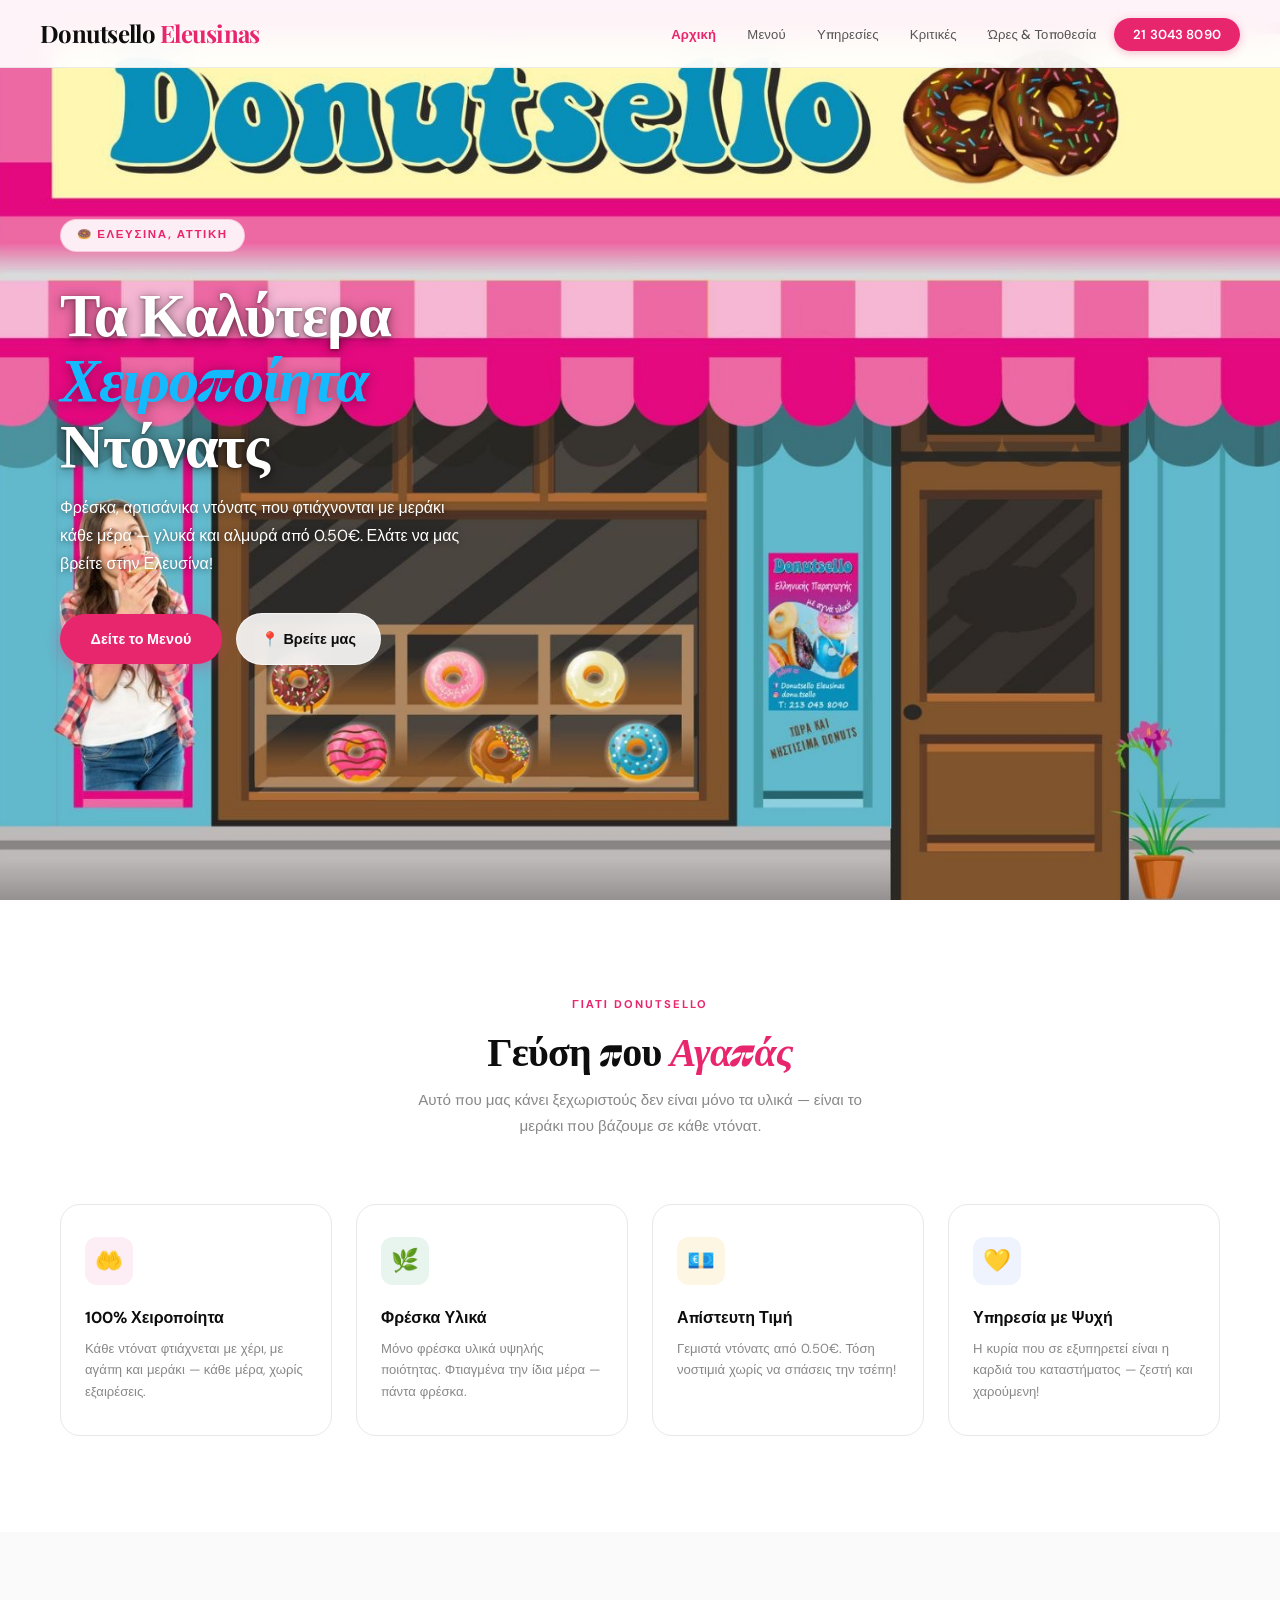
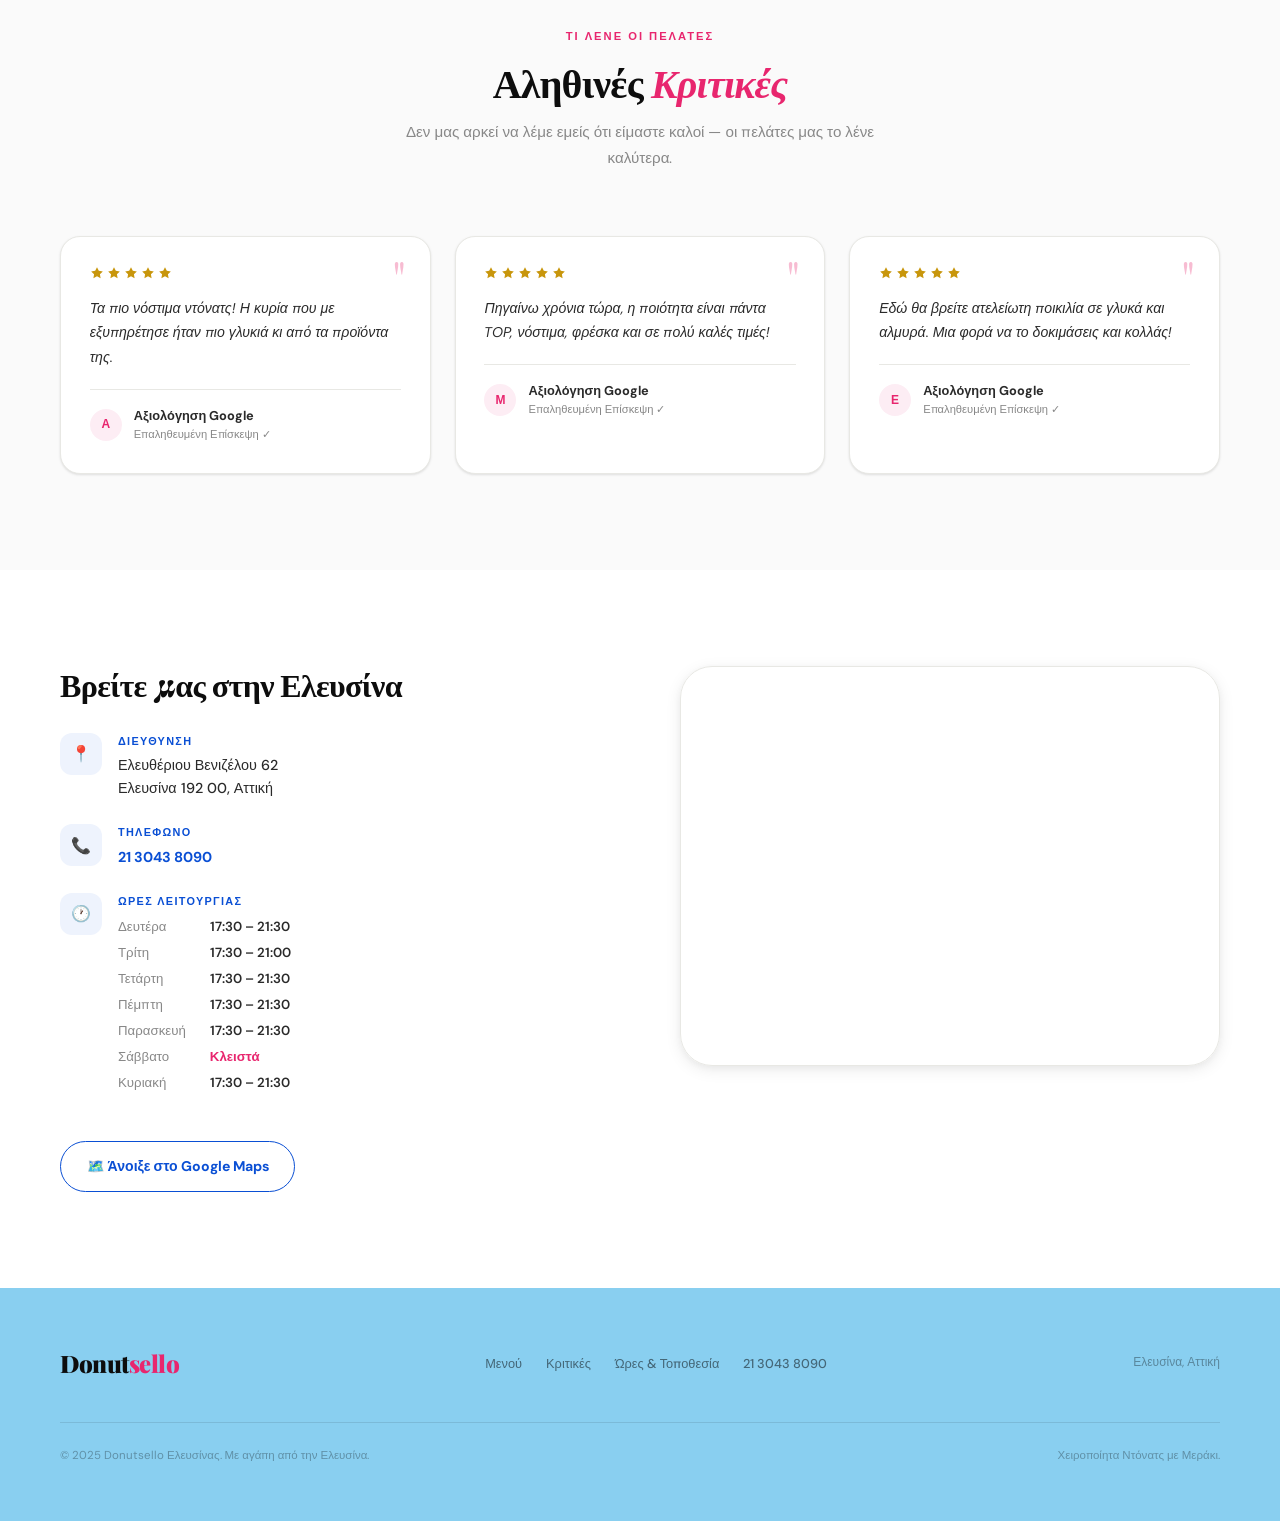
==== commit 60e902bf: "Added store picture at hero and changes Services page" ====
--- a/index.html
+++ b/index.html
@@ -14,7 +14,7 @@
 
 <!-- NAV -->
 <nav>
-  <a href="index.html" class="nav-logo">Donut<span>sello</span></a>
+  <a href="index.html" class="nav-logo">Donutsello<span> Eleusinas</span></a>
   <ul class="nav-links">
     <li><a href="index.html" class="nav-active">Αρχική</a></li>
     <li><a href="menu.html">Μενού</a></li>
@@ -42,70 +42,8 @@
         <a href="#info" class="btn-secondary">📍 Βρείτε μας</a>
       </div>
     </div>
-    <div class="hero-visual">
-      <div class="hero-visual-glow" aria-hidden="true"></div>
-      <div class="donut-scene">
-        <!-- Main donut SVG -->
-        <svg class="donut-main" viewBox="0 0 300 300" xmlns="http://www.w3.org/2000/svg" aria-hidden="true">
-          <circle cx="150" cy="155" r="108" fill="#F7D6E7"/>
-          <circle cx="150" cy="150" r="108" fill="#FF4FA3"/>
-          <circle cx="150" cy="150" r="108" fill="url(#dg1)"/>
-          <defs>
-            <radialGradient id="dg1" cx="35%" cy="30%" r="70%">
-              <stop offset="0%" stop-color="#FF6AB5"/>
-              <stop offset="100%" stop-color="#E8226A"/>
-            </radialGradient>
-          </defs>
-          <!-- Glaze highlight -->
-          <ellipse cx="118" cy="90" rx="44" ry="18" fill="white" opacity="0.18" transform="rotate(-20 118 90)"/>
-          <!-- Hole -->
-          <circle cx="150" cy="150" r="44" fill="white"/>
-          <!-- Sprinkles -->
-          <rect x="162" y="72" width="18" height="6" rx="3" fill="#FF4FA3" transform="rotate(-30 162 72)"/>
-          <rect x="116" y="64" width="16" height="5.5" rx="2.75" fill="#2255CC" transform="rotate(18 116 64)"/>
-          <rect x="200" y="104" width="15" height="5" rx="2.5" fill="#FF6AB5" transform="rotate(-52 200 104)"/>
-          <rect x="192" y="162" width="18" height="6" rx="3" fill="#1A7FE8" transform="rotate(14 192 162)"/>
-          <rect x="96" y="170" width="16" height="5" rx="2.5" fill="#FF4FA3" transform="rotate(-24 96 170)"/>
-          <rect x="112" y="120" width="14" height="5" rx="2.5" fill="#FF6AB5" transform="rotate(38 112 120)"/>
-          <rect x="158" y="218" width="15" height="5" rx="2.5" fill="#2255CC" transform="rotate(-12 158 218)"/>
-          <rect x="216" y="166" width="14" height="5" rx="2.5" fill="#1A7FE8" transform="rotate(33 216 166)"/>
-          <rect x="78" y="130" width="13" height="5" rx="2.5" fill="#FF4FA3" transform="rotate(-8 78 130)"/>
-          <rect x="174" y="86" width="12" height="4.5" rx="2.25" fill="#2255CC" transform="rotate(50 174 86)"/>
-        </svg>
-        <!-- Mini donuts -->
-        <svg class="mini-donut d1" viewBox="0 0 80 80" xmlns="http://www.w3.org/2000/svg" aria-hidden="true">
-          <circle cx="40" cy="40" r="33" fill="#2255CC"/>
-          <ellipse cx="26" cy="26" rx="10" ry="4.5" fill="white" opacity="0.22" transform="rotate(-18 26 26)"/>
-          <circle cx="40" cy="40" r="13" fill="white"/>
-          <rect x="44" y="19" width="10" height="4" rx="2" fill="#FF4FA3" transform="rotate(-22 44 19)"/>
-          <rect x="22" y="36" width="9" height="3.5" rx="1.75" fill="#FF6AB5" transform="rotate(14 22 36)"/>
-        </svg>
-        <svg class="mini-donut d2" viewBox="0 0 65 65" xmlns="http://www.w3.org/2000/svg" aria-hidden="true">
-          <circle cx="32.5" cy="32.5" r="28" fill="#FF4FA3"/>
-          <ellipse cx="22" cy="21" rx="9" ry="4" fill="white" opacity="0.2" transform="rotate(-16 22 21)"/>
-          <circle cx="32.5" cy="32.5" r="11" fill="white"/>
-          <rect x="37" y="14" width="9" height="3.5" rx="1.75" fill="#2255CC" transform="rotate(-26 37 14)"/>
-          <rect x="17" y="37" width="8" height="3" rx="1.5" fill="#FF6AB5" transform="rotate(18 17 37)"/>
-        </svg>
-        <svg class="mini-donut d3" viewBox="0 0 55 55" xmlns="http://www.w3.org/2000/svg" aria-hidden="true">
-          <circle cx="27.5" cy="27.5" r="24" fill="#E8226A"/>
-          <ellipse cx="18" cy="18" rx="8" ry="3.5" fill="white" opacity="0.2" transform="rotate(-20 18 18)"/>
-          <circle cx="27.5" cy="27.5" r="9.5" fill="white"/>
-          <rect x="30" y="11" width="8" height="3" rx="1.5" fill="#2255CC" transform="rotate(-32 30 11)"/>
-        </svg>
-        <div class="pill-badge b1">
-          <div class="pill-dot" style="background:#E8226A"></div>
-          Φρέσκά Καθημερινά
-        </div>
-        <div class="pill-badge b2">
-          <div class="pill-dot" style="background:#2255CC"></div>
-          Από 0.50€
-        </div>
-      </div>
-    </div>
   </div>
 </section>
-
 
 <!-- WHY -->
 <section class="section why-section">
@@ -159,7 +97,7 @@
           <svg class="review-star" viewBox="0 0 24 24"><path d="M12 2l3.09 6.26L22 9.27l-5 4.87 1.18 6.88L12 17.77l-6.18 3.25L7 14.14 2 9.27l6.91-1.01L12 2z"/></svg>
           <svg class="review-star" viewBox="0 0 24 24"><path d="M12 2l3.09 6.26L22 9.27l-5 4.87 1.18 6.88L12 17.77l-6.18 3.25L7 14.14 2 9.27l6.91-1.01L12 2z"/></svg>
         </div>
-        <p class="review-text">Τα πιο νόστιμα ντόνατς! Η κυρία που με εξυπηρέτησε ήταν πιο γλυκιά κι από τα προϊόντα.</p>
+        <p class="review-text">Τα πιο νόστιμα ντόνατς! Η κυρία που με εξυπηρέτησε ήταν πιο γλυκιά κι από τα προϊόντα της.</p>
         <div class="review-author-row">
           <div class="review-avatar">Α</div>
           <div>
@@ -339,6 +277,7 @@
       <strong>Σάββατο:</strong> 08:00 – 21:00<br>
       <strong>Κυριακή:</strong> 08:00 – 20:00
     </p>
+    <a href="tel:+302130438090" class="modal-dial-btn">Κλήση τώρα</a>
   </div>
 </div>
 <script>
--- a/style.css
+++ b/style.css
@@ -71,17 +71,19 @@
 .hero{
   min-height:100vh;display:flex;align-items:center;
   padding:6rem 2.5rem 5rem;position:relative;overflow:hidden;
-  background:var(--white);
+  background:url('pictures/donutsello_outside_look.jpg') center center / cover no-repeat;
+}
+/* Light white wash so content stays readable */
+.hero::before{
+  content:'';position:absolute;inset:0;z-index:0;
 }
 .hero-bg-shape{
   position:absolute;right:-120px;top:-80px;width:700px;height:700px;
-  background:radial-gradient(ellipse at center,#FDE9F3 0%,transparent 70%);
-  pointer-events:none;z-index:0;
+  pointer-events:none;z-index:1;
 }
 .hero-bg-shape2{
   position:absolute;left:-60px;bottom:-80px;width:500px;height:500px;
-  background:radial-gradient(ellipse at center,#EEF3FD 0%,transparent 70%);
-  pointer-events:none;z-index:0;
+  pointer-events:none;z-index:1;
 }
 .hero-inner{
   max-width:1160px;width:100%;margin:0 auto;
@@ -91,16 +93,18 @@
 .hero-badge{
   display:inline-flex;align-items:center;gap:0.5rem;
   font-size:0.72rem;font-weight:700;letter-spacing:0.14em;text-transform:uppercase;
-  color:var(--pink);background:var(--pink-light);
+  color:var(--pink);background:rgba(255,255,255,0.88);
   padding:0.4rem 1rem;border-radius:100px;margin-bottom:1.6rem;
   border:1px solid rgba(232,38,110,0.18);
+  backdrop-filter:blur(8px);
 }
 .hero-title{
-  font-size:3.8rem;font-weight:900;color:var(--ink);
+  font-size:3.8rem;font-weight:700;color:var(--white);
   margin-bottom:1.2rem;line-height:1.08;
-}
-.hero-title em{color:var(--pink);font-style:italic}
-.hero-subtitle{font-size:1rem;line-height:1.75;color:var(--ink-3);margin-bottom:2.2rem;max-width:420px}
+  text-shadow:0 2px 12px rgba(0,0,0,0.55),0 1px 3px rgba(0,0,0,0.4);
+}
+.hero-title em{color: #15b9ff;font-style:italic;text-shadow:0 2px 12px rgba(0,0,0,0.4)}
+.hero-subtitle{font-size:1rem;line-height:1.75;color:var(--white);margin-bottom:2.2rem;max-width:420px;text-shadow:0 1px 6px rgba(0,0,0,0.5)}
 .hero-actions{display:flex;gap:0.9rem;align-items:center;flex-wrap:wrap;margin-bottom:2rem}
 .btn-primary{
   background:var(--pink);color:var(--white);
@@ -113,23 +117,15 @@
 }
 .btn-primary:hover{background:var(--pink-dark);transform:translateY(-2px);box-shadow:0 8px 24px rgba(232,38,110,0.35)}
 .btn-secondary{
-  color:var(--ink-2);font-size:0.9rem;font-weight:600;
+  color:var(--ink);font-size:0.9rem;font-weight:600;
   text-decoration:none;display:inline-flex;align-items:center;gap:0.5rem;
   padding:0.85rem 1.5rem;border-radius:100px;
-  border:1.5px solid var(--surface-3);
+  border:1.5px solid rgba(255,255,255,0.6);
   transition:all var(--transition);
-  background:var(--white);
-}
-.btn-secondary:hover{border-color:var(--ink-3);background:var(--surface-2)}
-.hero-trust{
-  display:inline-flex;align-items:center;gap:0.75rem;
-  background:var(--surface);border:1px solid var(--surface-3);
-  padding:0.6rem 1.1rem;border-radius:100px;
-}
-.hero-trust-stars{display:flex;gap:2px}
-.hero-trust-star{width:13px;height:13px;fill:var(--gold)}
-.hero-trust-text{font-size:0.78rem;font-weight:600;color:var(--ink-2)}
-.hero-trust-text span{color:var(--gold)}
+  background:rgba(255,255,255,0.88);
+  backdrop-filter:blur(8px);
+}
+.btn-secondary:hover{border-color:var(--ink-3);background:var(--white)}
 
 /* ── VISUAL SCENE ── */
 .hero-visual{display:flex;align-items:center;justify-content:center;position:relative}
@@ -154,7 +150,6 @@
 @keyframes floatMini1{0%,100%{transform:translateY(0) rotate(0deg)}50%{transform:translateY(-12px) rotate(-8deg)}}
 @keyframes floatMini2{0%,100%{transform:translateY(0) rotate(0deg)}50%{transform:translateY(-10px) rotate(6deg)}}
 @keyframes floatMini3{0%,100%{transform:translateY(0) rotate(0deg)}50%{transform:translateY(-14px) rotate(-5deg)}}
-
 .pill-badge{
   position:absolute;
   background:var(--white);border-radius:100px;
@@ -311,7 +306,7 @@
 
 /* ── FOOTER ── */
 footer{
-  background:var(--ink);color:rgba(255,255,255,0.55);
+  background:#89CFF0;color:rgba(0,0,0,0.55);
   padding:3.5rem 2.5rem;
 }
 .footer-inner{
@@ -321,7 +316,7 @@
 }
 .footer-logo{
   font-family:'Playfair Display',serif;font-size:1.5rem;
-  font-weight:900;color:var(--white);letter-spacing:-0.02em;
+  font-weight:900;color:var(--ink);letter-spacing:-0.02em;
 }
 .footer-logo span{color:var(--pink)}
 .footer-links{
@@ -329,18 +324,18 @@
   list-style:none;flex-wrap:wrap;
 }
 .footer-links a{
-  font-size:0.8rem;color:rgba(255,255,255,0.4);
+  font-size:0.8rem;color:rgba(0,0,0,0.5);
   text-decoration:none;transition:color var(--transition);font-weight:500;
 }
-.footer-links a:hover{color:var(--white)}
-.footer-right{text-align:right;font-size:0.75rem;color:rgba(255,255,255,0.3)}
+.footer-links a:hover{color:var(--ink)}
+.footer-right{text-align:right;font-size:0.75rem;color:rgba(0,0,0,0.35)}
 .footer-divider{
   max-width:1160px;margin:0 auto;
-  border-top:1px solid rgba(255,255,255,0.07);
+  border-top:1px solid rgba(0,0,0,0.1);
   padding-top:1.5rem;margin-top:2.5rem;
   display:flex;align-items:center;justify-content:space-between;
 }
-.footer-copy{font-size:0.72rem;color:rgba(255,255,255,0.25)}
+.footer-copy{font-size:0.72rem;color:rgba(0,0,0,0.3)}
 
 /* ── SCROLL REVEAL ── */
 .reveal{opacity:0;transform:translateY(28px);transition:opacity 0.6s cubic-bezier(0.22,1,0.36,1),transform 0.6s cubic-bezier(0.22,1,0.36,1)}
@@ -427,7 +422,9 @@
   .hero-visual{order:-1}
   .hero-subtitle{margin-left:auto;margin-right:auto}
   .hero-actions{justify-content:center}
-  .hero-trust{margin:0 auto}
+  .donut-scene{width:320px;height:320px}
+  .donut-main{width:210px;height:210px}
+  .mini-donut.d1{width:64px;height:64px}.mini-donut.d2{width:52px;height:52px}.mini-donut.d3{width:44px;height:44px}
   .donut-scene{width:320px;height:320px}
   .donut-main{width:210px;height:210px}
   .mini-donut.d1{width:64px;height:64px}.mini-donut.d2{width:52px;height:52px}.mini-donut.d3{width:44px;height:44px}
@@ -449,6 +446,15 @@
   .nav-links{display:none}
   .nav-hamburger{display:flex}
   .hero{padding:5rem 1.2rem 3rem;min-height:auto}
+  .hero-badge{font-size:0.65rem}
+  .hero-title{font-size:2.4rem}
+  .hero-subtitle{font-size:0.93rem}
+  .hero-actions{flex-direction:column;align-items:stretch}
+  .btn-primary,.btn-secondary{justify-content:center}
+  .donut-scene{width:260px;height:260px}
+  .donut-main{width:180px;height:180px}
+  .mini-donut.d1{width:52px;height:52px;right:20px}.mini-donut.d2{width:42px;height:42px;left:8px}.mini-donut.d3{width:36px;height:36px}
+  .pill-badge{font-size:0.65rem;padding:0.35rem 0.7rem}
   .hero-badge{font-size:0.65rem}
   .hero-title{font-size:2.4rem}
   .hero-subtitle{font-size:0.93rem}
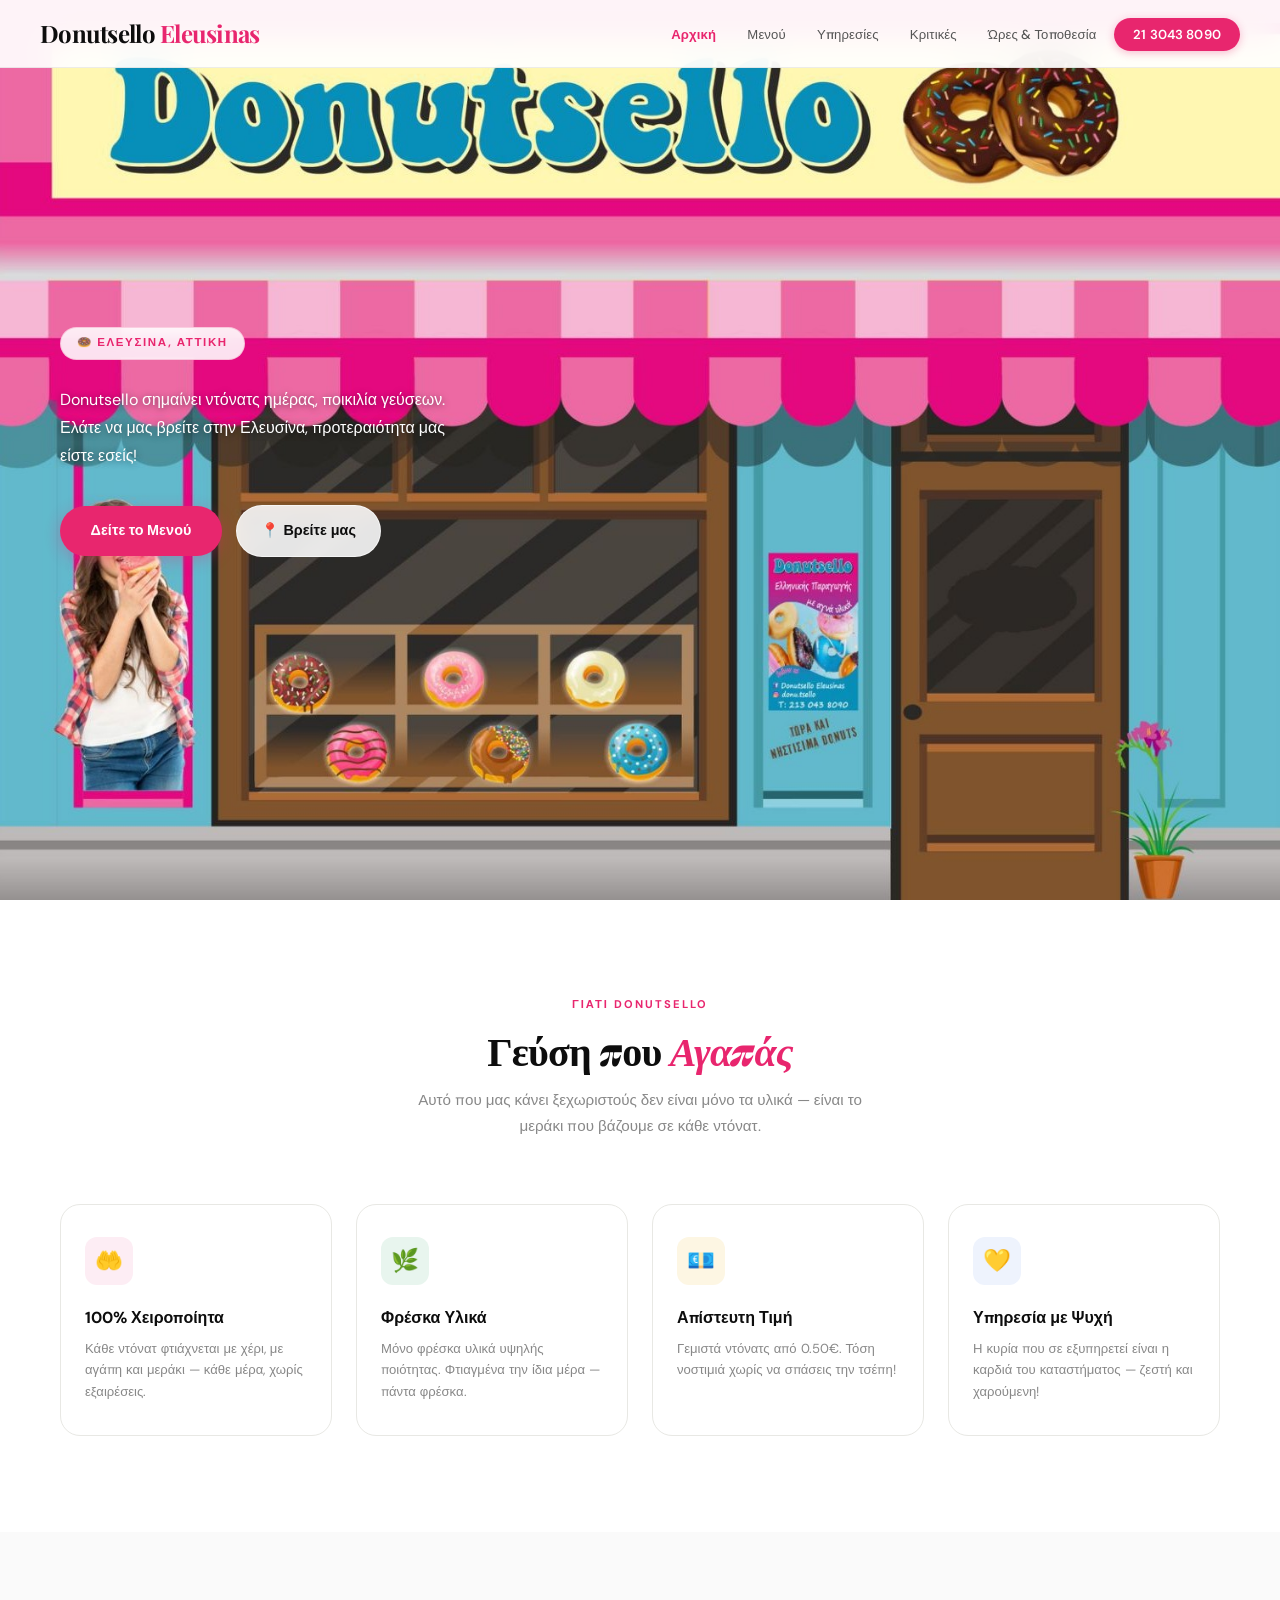
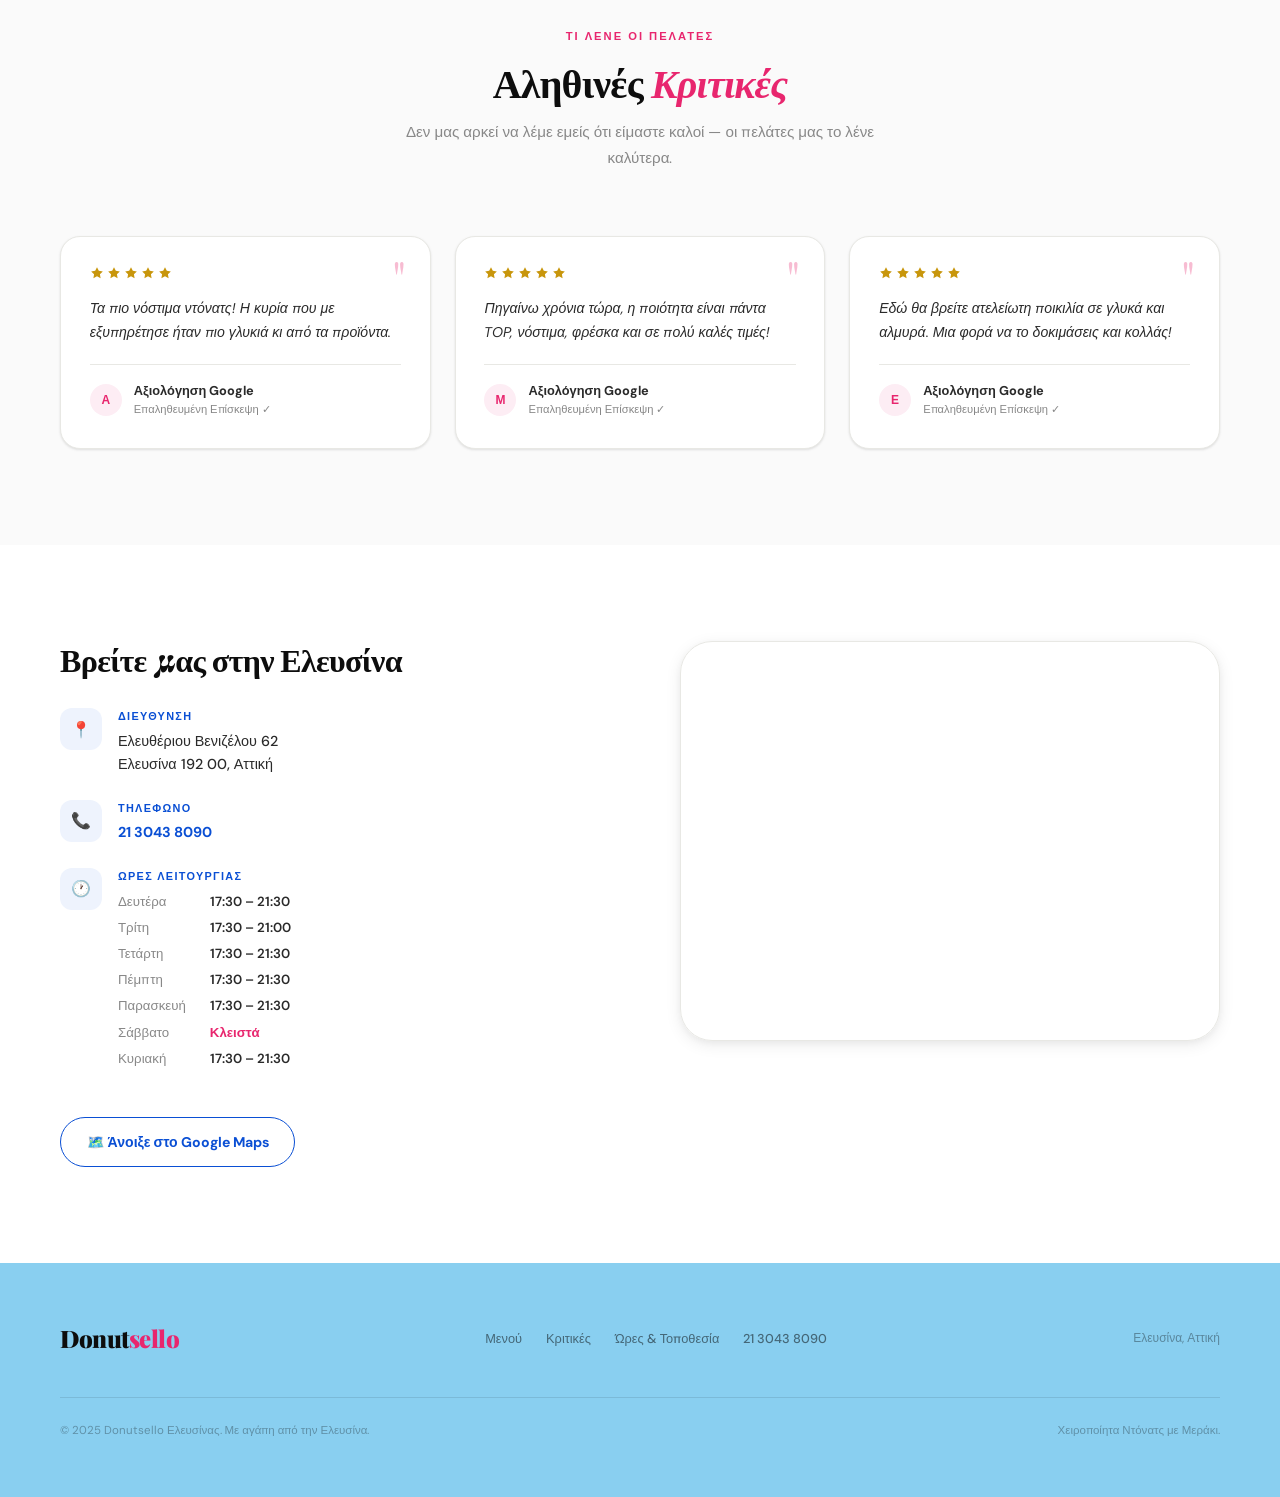
==== commit 420d4851: "." ====
--- a/index.html
+++ b/index.html
@@ -35,8 +35,7 @@
   <div class="hero-inner">
     <div class="hero-text">
       <div class="hero-badge">🍩 Ελευσίνα, Αττική</div>
-      <h1 class="hero-title">Τα Καλύτερα<br><em>Χειροποίητα</em><br>Ντόνατς</h1>
-      <p class="hero-subtitle">Φρέσκα, αρτισάνικα ντόνατς που φτιάχνονται με μεράκι κάθε μέρα — γλυκά και αλμυρά από 0.50€. Ελάτε να μας βρείτε στην Ελευσίνα!</p>
+      <p class="hero-subtitle">Donutsello σημαίνει ντόνατς ημέρας, ποικιλία γεύσεων. Ελάτε να μας βρείτε στην Ελευσίνα, προτεραιότητα μας είστε εσείς!</p>
       <div class="hero-actions">
         <a href="menu.html" class="btn-primary">Δείτε το Μενού</a>
         <a href="#info" class="btn-secondary">📍 Βρείτε μας</a>
@@ -97,7 +96,7 @@
           <svg class="review-star" viewBox="0 0 24 24"><path d="M12 2l3.09 6.26L22 9.27l-5 4.87 1.18 6.88L12 17.77l-6.18 3.25L7 14.14 2 9.27l6.91-1.01L12 2z"/></svg>
           <svg class="review-star" viewBox="0 0 24 24"><path d="M12 2l3.09 6.26L22 9.27l-5 4.87 1.18 6.88L12 17.77l-6.18 3.25L7 14.14 2 9.27l6.91-1.01L12 2z"/></svg>
         </div>
-        <p class="review-text">Τα πιο νόστιμα ντόνατς! Η κυρία που με εξυπηρέτησε ήταν πιο γλυκιά κι από τα προϊόντα της.</p>
+        <p class="review-text">Τα πιο νόστιμα ντόνατς! Η κυρία που με εξυπηρέτησε ήταν πιο γλυκιά κι από τα προϊόντα.</p>
         <div class="review-author-row">
           <div class="review-avatar">Α</div>
           <div>
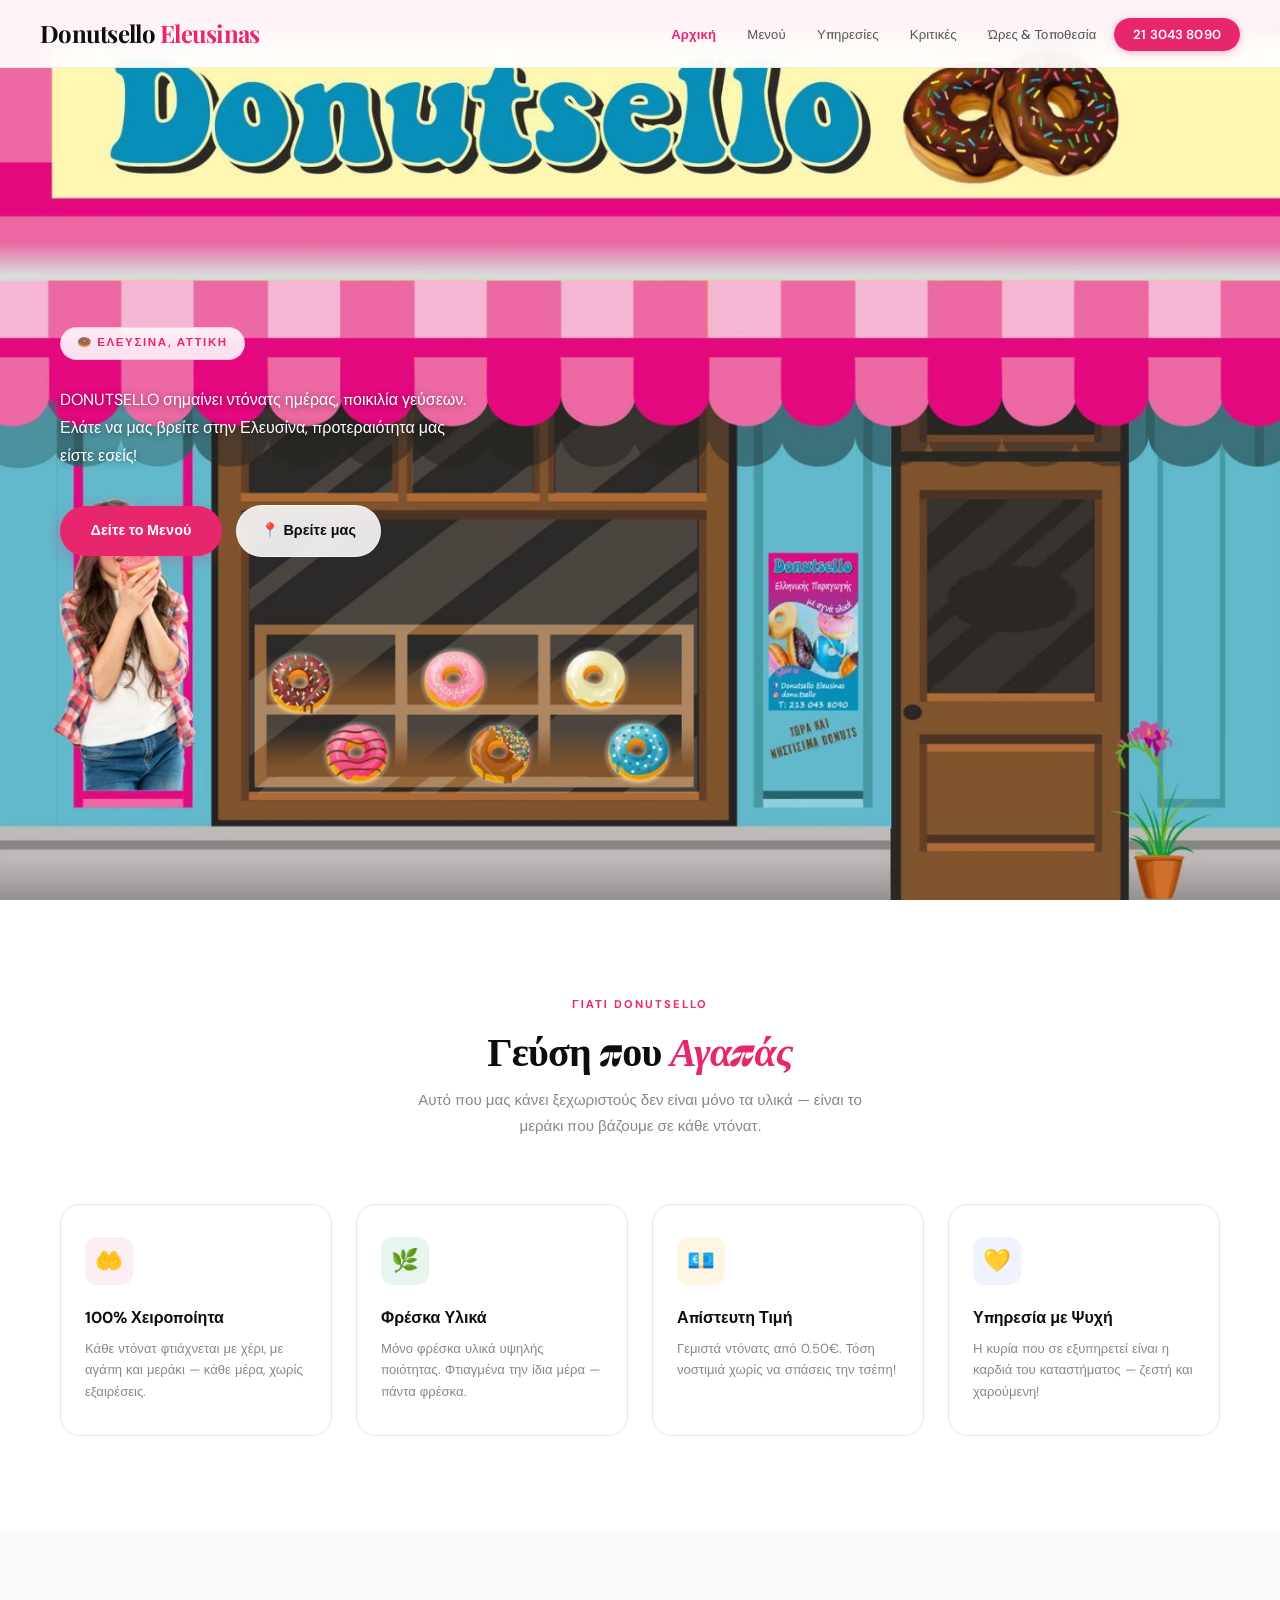
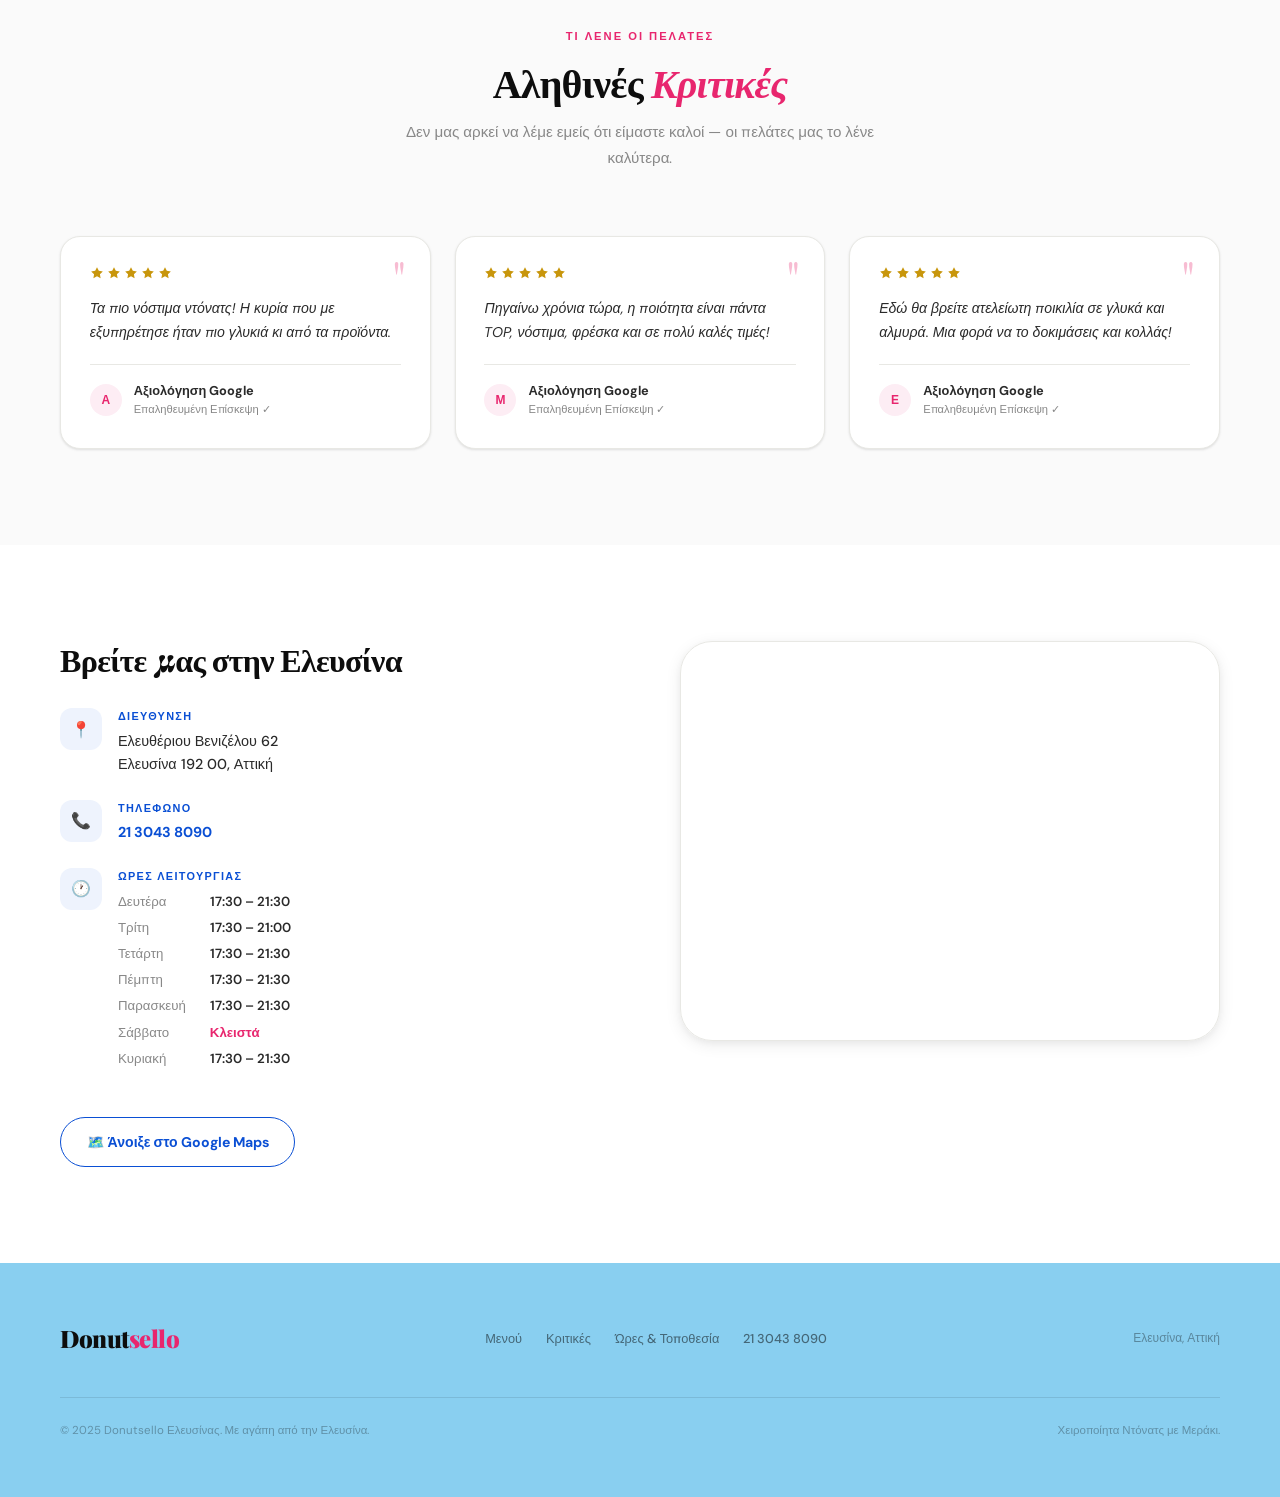
==== commit 0f0ad1ec: "." ====
--- a/index.html
+++ b/index.html
@@ -35,7 +35,7 @@
   <div class="hero-inner">
     <div class="hero-text">
       <div class="hero-badge">🍩 Ελευσίνα, Αττική</div>
-      <p class="hero-subtitle">Donutsello σημαίνει ντόνατς ημέρας, ποικιλία γεύσεων. Ελάτε να μας βρείτε στην Ελευσίνα, προτεραιότητα μας είστε εσείς!</p>
+      <p class="hero-subtitle">DONUTSELLO σημαίνει ντόνατς ημέρας, ποικιλία γεύσεων. Ελάτε να μας βρείτε στην Ελευσίνα, προτεραιότητα μας είστε εσείς!</p>
       <div class="hero-actions">
         <a href="menu.html" class="btn-primary">Δείτε το Μενού</a>
         <a href="#info" class="btn-secondary">📍 Βρείτε μας</a>
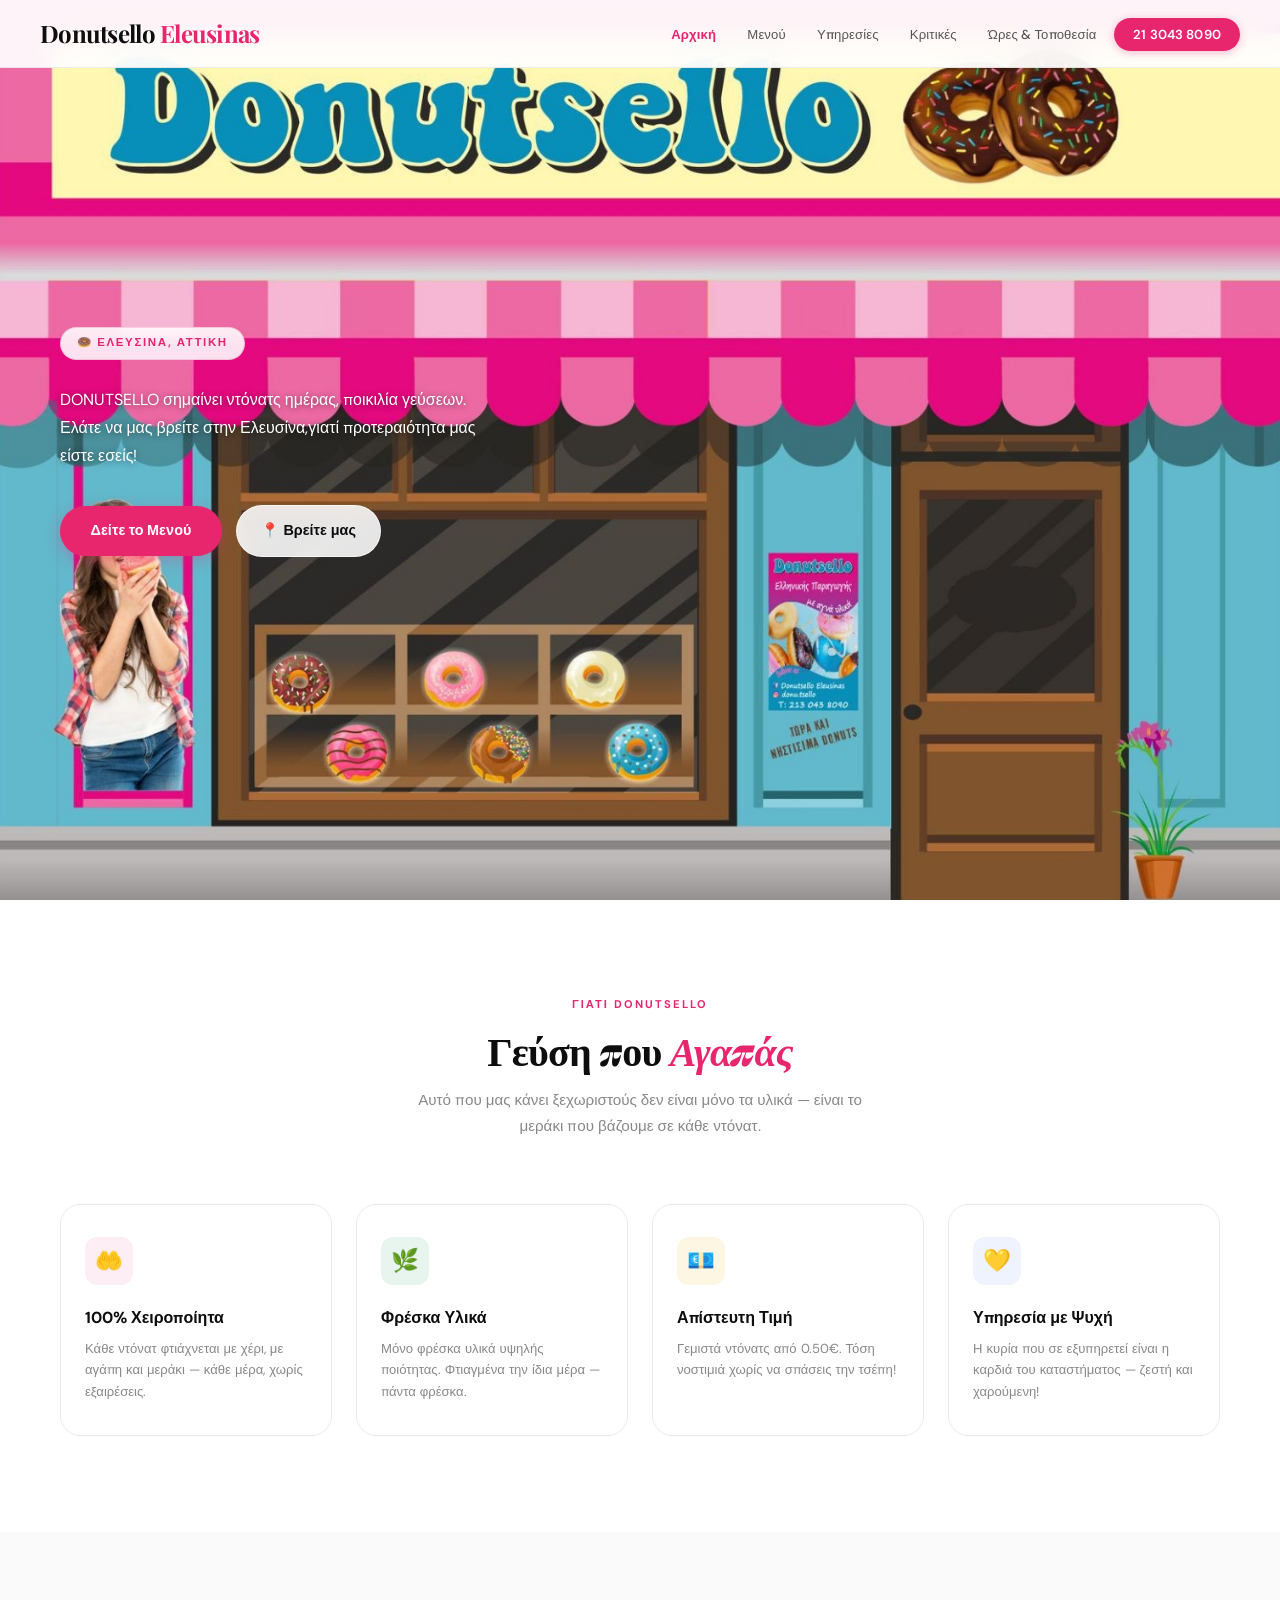
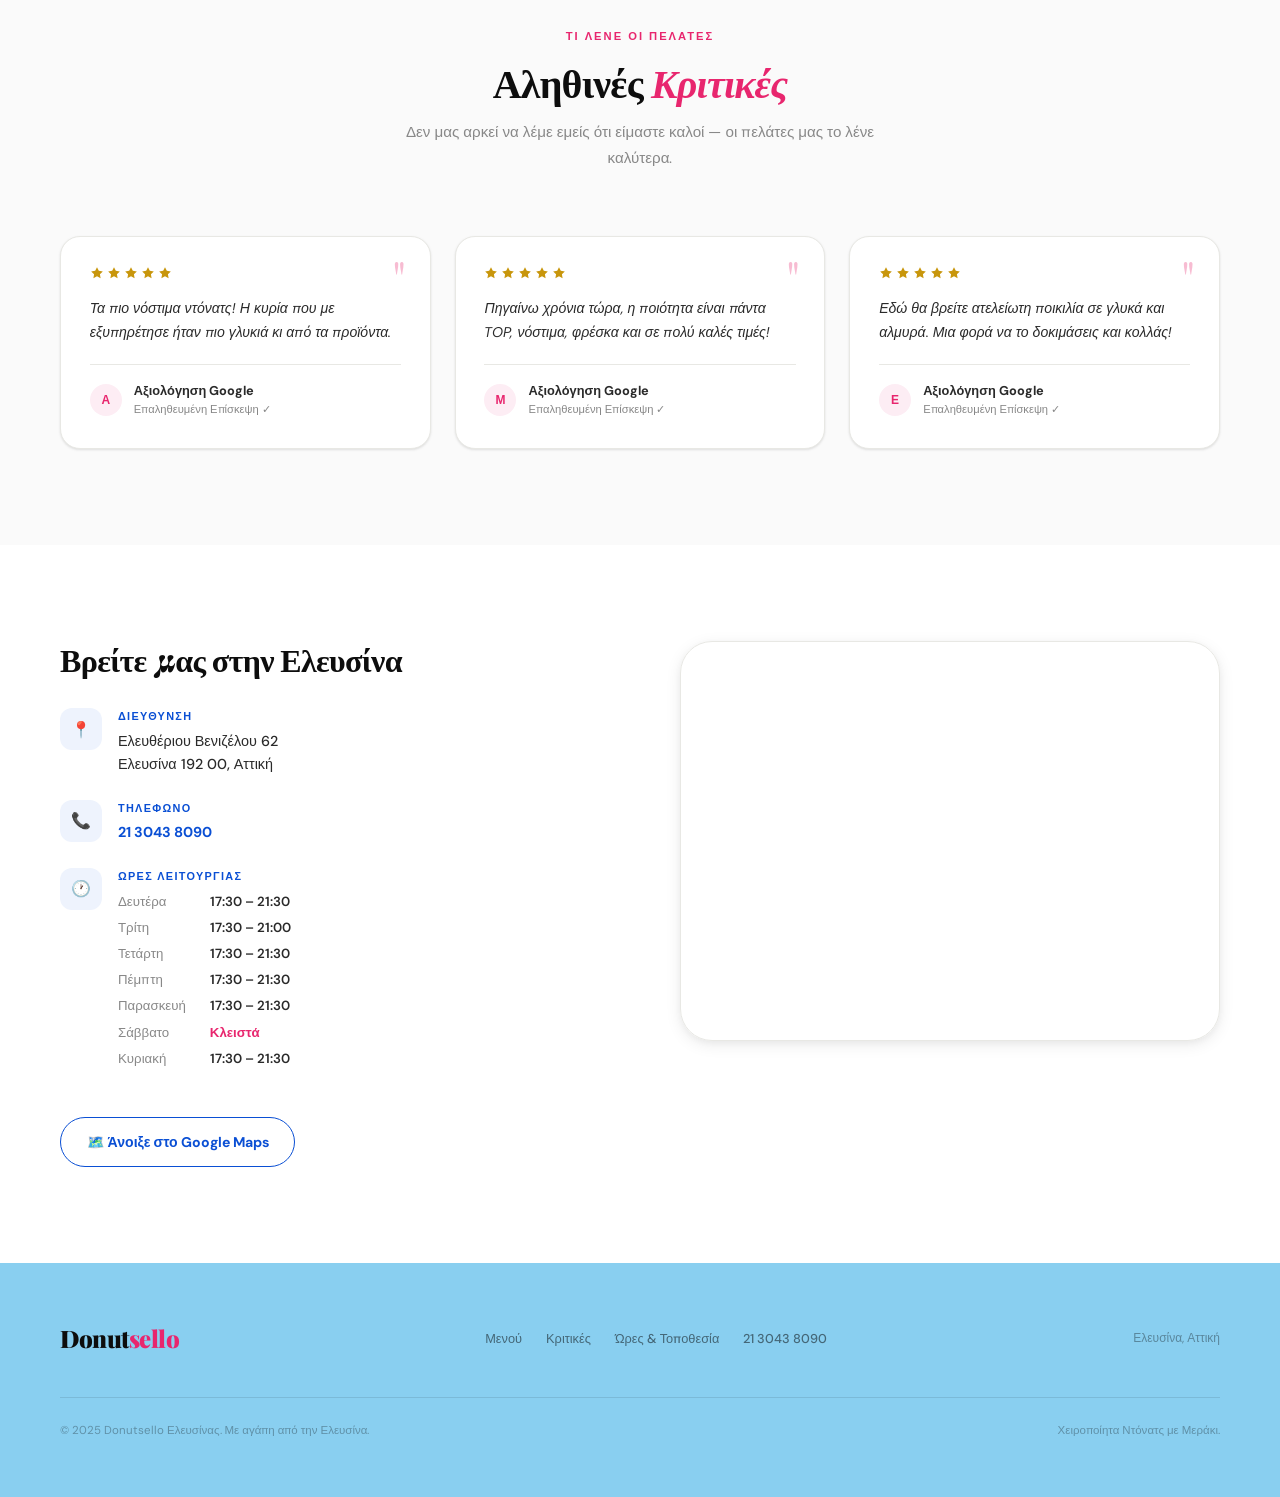
==== commit 0db0d484: "." ====
--- a/index.html
+++ b/index.html
@@ -35,7 +35,7 @@
   <div class="hero-inner">
     <div class="hero-text">
       <div class="hero-badge">🍩 Ελευσίνα, Αττική</div>
-      <p class="hero-subtitle">DONUTSELLO σημαίνει ντόνατς ημέρας, ποικιλία γεύσεων. Ελάτε να μας βρείτε στην Ελευσίνα, προτεραιότητα μας είστε εσείς!</p>
+      <p class="hero-subtitle">DONUTSELLO σημαίνει ντόνατς ημέρας, ποικιλία γεύσεων. Ελάτε να μας βρείτε στην Ελευσίνα,γιατί προτεραιότητα μας είστε εσείς!</p>
       <div class="hero-actions">
         <a href="menu.html" class="btn-primary">Δείτε το Μενού</a>
         <a href="#info" class="btn-secondary">📍 Βρείτε μας</a>
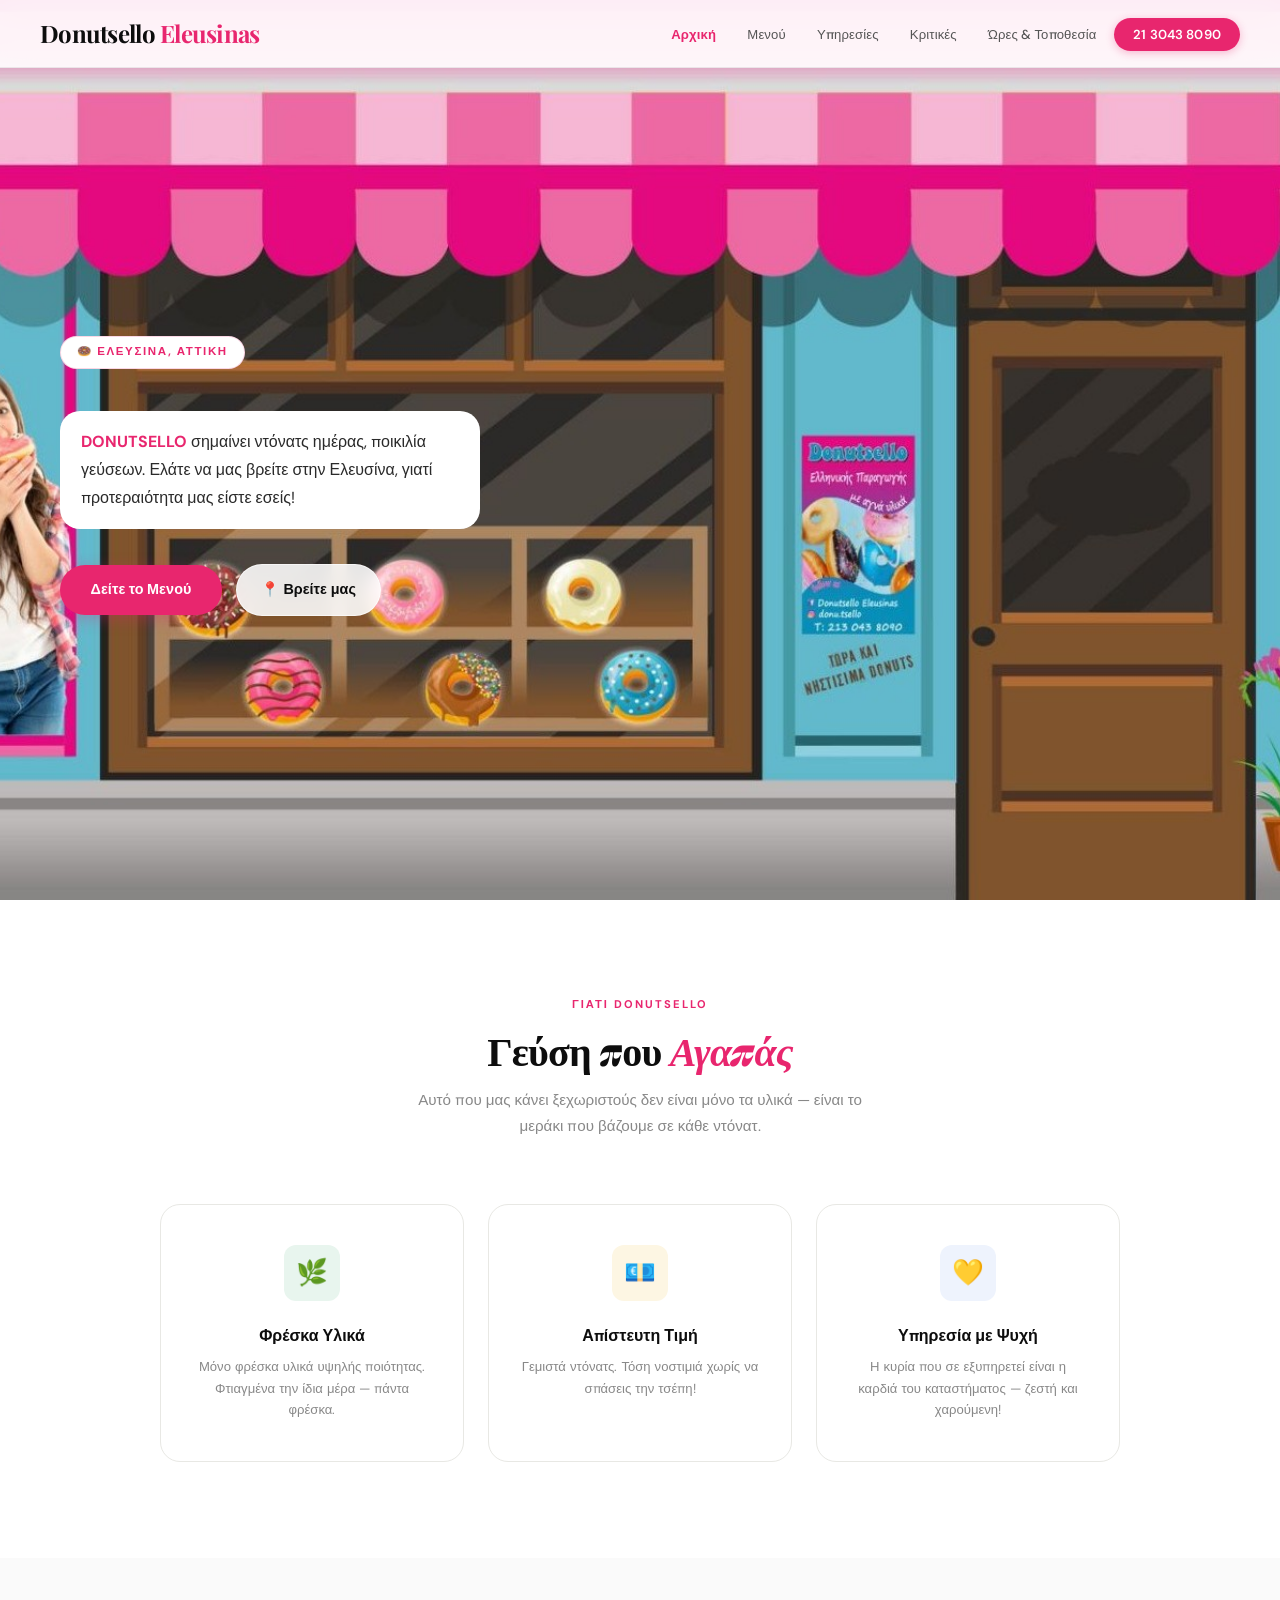
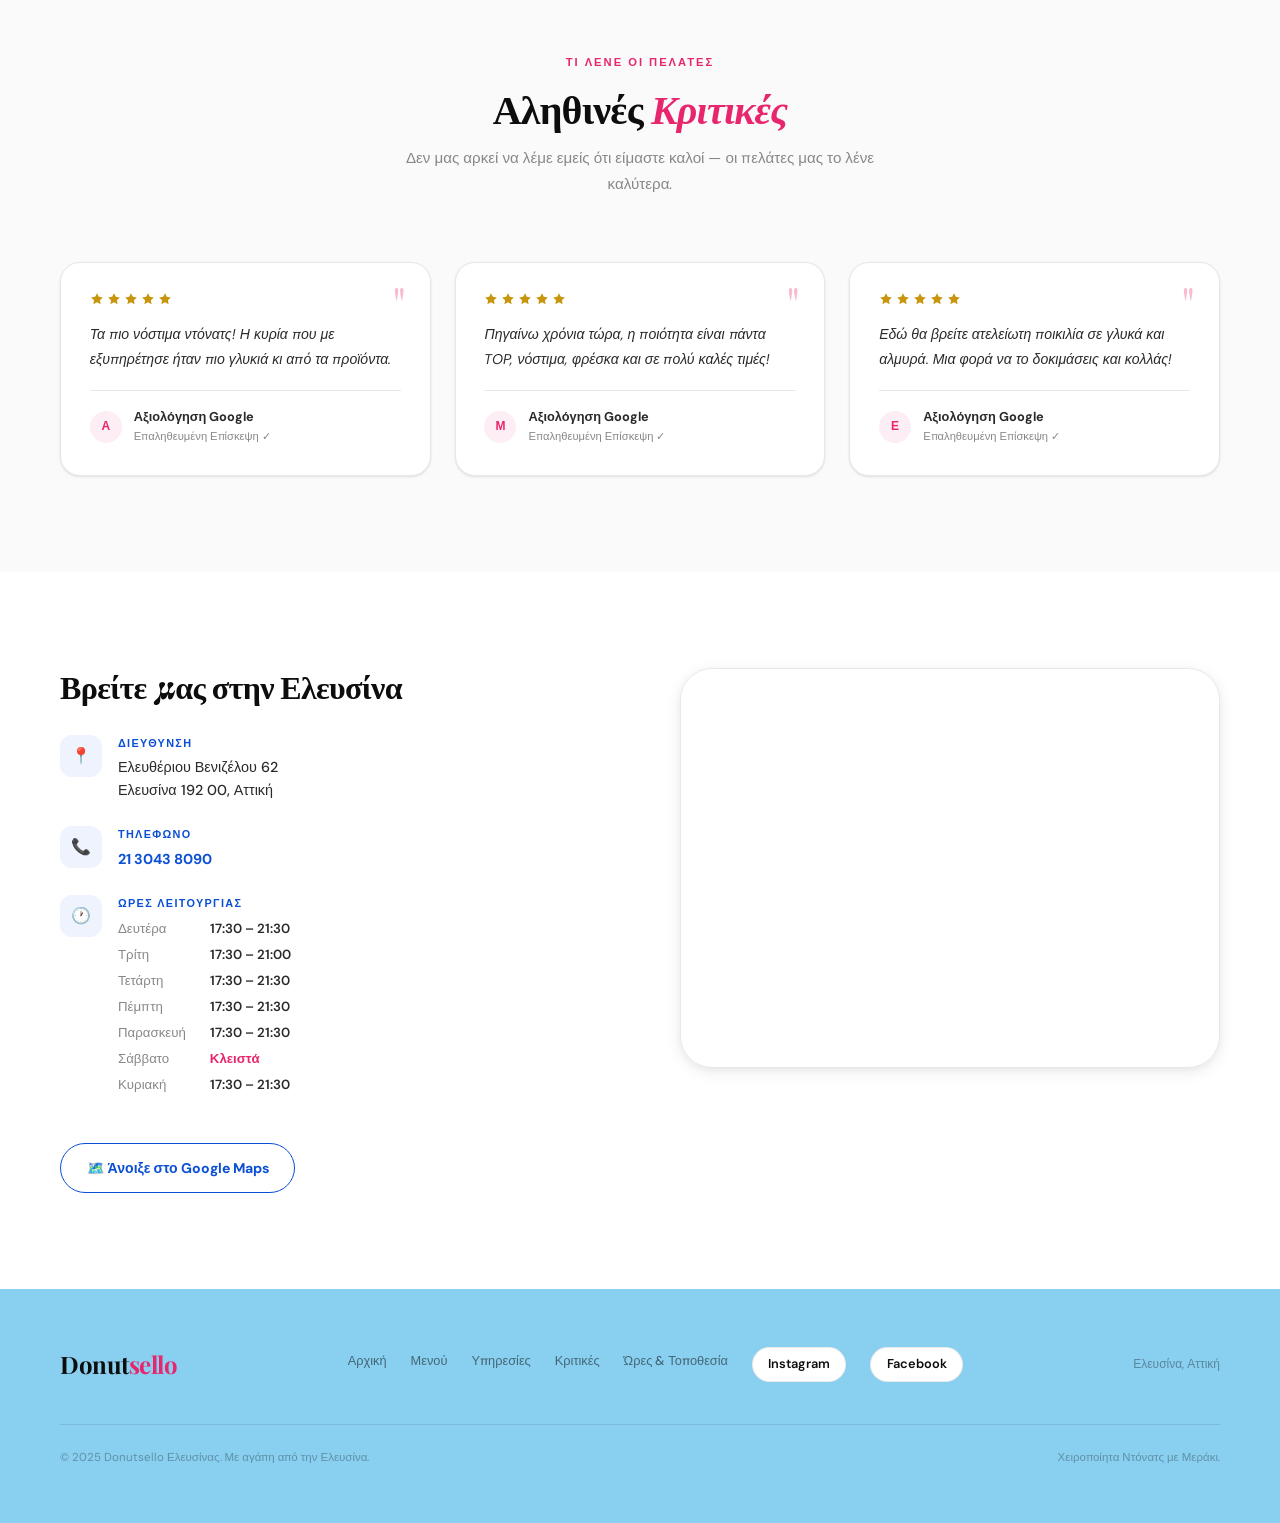
==== commit 4cc92da9: "Added special and theme donuts" ====
--- a/index.html
+++ b/index.html
@@ -35,7 +35,7 @@
   <div class="hero-inner">
     <div class="hero-text">
       <div class="hero-badge">🍩 Ελευσίνα, Αττική</div>
-      <p class="hero-subtitle">DONUTSELLO σημαίνει ντόνατς ημέρας, ποικιλία γεύσεων. Ελάτε να μας βρείτε στην Ελευσίνα,γιατί προτεραιότητα μας είστε εσείς!</p>
+      <p class="hero-subtitle"><b>DONUTSELLO</b> σημαίνει ντόνατς ημέρας, ποικιλία γεύσεων. Ελάτε να μας βρείτε στην Ελευσίνα, γιατί προτεραιότητα μας είστε εσείς!</p>
       <div class="hero-actions">
         <a href="menu.html" class="btn-primary">Δείτε το Μενού</a>
         <a href="#info" class="btn-secondary">📍 Βρείτε μας</a>
@@ -53,11 +53,13 @@
       <p class="section-sub">Αυτό που μας κάνει ξεχωριστούς δεν είναι μόνο τα υλικά — είναι το μεράκι που βάζουμε σε κάθε ντόνατ.</p>
     </div>
     <div class="why-grid">
+      <!--
       <div class="why-card reveal">
         <div class="why-icon-wrap" style="background:#FDEDF4">🤲</div>
         <div class="why-card-title">100% Χειροποίητα</div>
         <div class="why-card-desc">Κάθε ντόνατ φτιάχνεται με χέρι, με αγάπη και μεράκι — κάθε μέρα, χωρίς εξαιρέσεις.</div>
       </div>
+      -->
       <div class="why-card reveal reveal-delay-1">
         <div class="why-icon-wrap" style="background:#E8F5EE">🌿</div>
         <div class="why-card-title">Φρέσκα Υλικά</div>
@@ -66,7 +68,7 @@
       <div class="why-card reveal reveal-delay-2">
         <div class="why-icon-wrap" style="background:#FDF6E3">💶</div>
         <div class="why-card-title">Απίστευτη Τιμή</div>
-        <div class="why-card-desc">Γεμιστά ντόνατς από 0.50€. Τόση νοστιμιά χωρίς να σπάσεις την τσέπη!</div>
+        <div class="why-card-desc">Γεμιστά ντόνατς. Τόση νοστιμιά χωρίς να σπάσεις την τσέπη!</div>
       </div>
       <div class="why-card reveal reveal-delay-3">
         <div class="why-icon-wrap" style="background:#EEF3FD">💛</div>
@@ -213,10 +215,13 @@
   <div class="footer-inner">
     <div class="footer-logo">Donut<span>sello</span></div>
     <ul class="footer-links">
-      <li><a href="#menu">Μενού</a></li>
-      <li><a href="#reviews">Κριτικές</a></li>
-      <li><a href="#info">Ώρες &amp; Τοποθεσία</a></li>
-      <li><a href="tel:+302130438090">21 3043 8090</a></li>
+      <li><a href="index.html">Αρχική</a></li>
+      <li><a href="menu.html">Μενού</a></li>
+      <li><a href="services.html">Υπηρεσίες</a></li>
+      <li><a href="index.html#reviews">Κριτικές</a></li>
+      <li><a href="index.html#info">Ώρες & Τοποθεσία</a></li>
+      <li><a href="https://www.instagram.com/donutsello_eleusinas/">Instagram</a></li>
+      <li><a href="https://www.facebook.com/profile.php?id=100004138966222">Facebook</a></li>
     </ul>
     <div class="footer-right">Ελευσίνα, Αττική</div>
   </div>
--- a/style.css
+++ b/style.css
@@ -1,349 +1,903 @@
 /* ── RESET & ROOT ── */
-*,*::before,*::after{box-sizing:border-box;margin:0;padding:0}
-
-:root{
-  --ink:#0D0D0D;
-  --ink-2:#2A2A2A;
-  --ink-3:#555;
-  --ink-4:#888;
-  --surface:#FAFAFA;
-  --surface-2:#F3F3F0;
-  --surface-3:#E8E8E4;
-  --white:#FFFFFF;
-  --pink:#E8266E;
-  --pink-light:#FDEDF4;
-  --pink-dark:#B8164F;
-  --blue:#0A4FD4;
-  --blue-light:#EEF3FD;
-  --blue-dark:#073BA0;
-  --gold:#C8960C;
-  --gold-light:#FDF6E3;
-  --radius-sm:6px;
-  --radius-md:12px;
-  --radius-lg:20px;
-  --radius-xl:32px;
-  --shadow-sm:0 1px 3px rgba(0,0,0,0.08),0 1px 2px rgba(0,0,0,0.04);
-  --shadow-md:0 4px 16px rgba(0,0,0,0.08),0 2px 6px rgba(0,0,0,0.04);
-  --shadow-lg:0 12px 40px rgba(0,0,0,0.1),0 4px 12px rgba(0,0,0,0.06);
-  --transition:0.22s cubic-bezier(0.4,0,0.2,1);
-}
-
-html{scroll-behavior:smooth;overflow-x:hidden;-webkit-font-smoothing:antialiased}
-body{font-family:'DM Sans',sans-serif;background:var(--white);color:var(--ink);overflow-x:hidden;max-width:100vw;line-height:1.6}
+*,
+*::before,
+*::after {
+  box-sizing: border-box;
+  margin: 0;
+  padding: 0;
+}
+
+:root {
+  --ink: #0d0d0d;
+  --ink-2: #2a2a2a;
+  --ink-3: #555;
+  --ink-4: #888;
+  --surface: #fafafa;
+  --surface-2: #f3f3f0;
+  --surface-3: #e8e8e4;
+  --white: #ffffff;
+  --pink: #e8266e;
+  --pink-light: #fdedf4;
+  --pink-dark: #b8164f;
+  --blue: #0a4fd4;
+  --blue-light: #eef3fd;
+  --blue-dark: #073ba0;
+  --gold: #c8960c;
+  --gold-light: #fdf6e3;
+  --radius-sm: 6px;
+  --radius-md: 12px;
+  --radius-lg: 20px;
+  --radius-xl: 32px;
+  --shadow-sm: 0 1px 3px rgba(0, 0, 0, 0.08), 0 1px 2px rgba(0, 0, 0, 0.04);
+  --shadow-md: 0 4px 16px rgba(0, 0, 0, 0.08), 0 2px 6px rgba(0, 0, 0, 0.04);
+  --shadow-lg: 0 12px 40px rgba(0, 0, 0, 0.1), 0 4px 12px rgba(0, 0, 0, 0.06);
+  --transition: 0.22s cubic-bezier(0.4, 0, 0.2, 1);
+}
+
+html {
+  scroll-behavior: smooth;
+  overflow-x: hidden;
+  -webkit-font-smoothing: antialiased;
+}
+body {
+  font-family: "DM Sans", sans-serif;
+  background: var(--white);
+  color: var(--ink);
+  overflow-x: hidden;
+  max-width: 100vw;
+  line-height: 1.6;
+}
 
 /* ── TYPOGRAPHY ── */
-h1,h2,h3{font-family:'Playfair Display',serif;line-height:1.1;letter-spacing:-0.02em}
-p{color:var(--ink-3);line-height:1.7}
+h1,
+h2,
+h3 {
+  font-family: "Playfair Display", serif;
+  line-height: 1.1;
+  letter-spacing: -0.02em;
+}
+p {
+  color: var(--ink-3);
+  line-height: 1.7;
+}
 
 /* ── NAV ── */
-nav{
-  position:fixed;top:0;left:0;right:0;z-index:200;
-  display:flex;align-items:center;justify-content:space-between;
-  padding:0 2.5rem;height:68px;
-  background:rgba(255,255,255,0.92);
-  backdrop-filter:blur(16px);-webkit-backdrop-filter:blur(16px);
-  border-bottom:1px solid rgba(0,0,0,0.07);
-}
-.nav-logo{
-  font-family:'Playfair Display',serif;font-size:1.5rem;font-weight:700;
-  color:var(--ink);letter-spacing:-0.03em;text-decoration:none;
-}
-.nav-logo span{color:var(--pink)}
-.nav-links{display:flex;gap:0.25rem;list-style:none;align-items:center}
-.nav-links a{
-  font-size:0.82rem;font-weight:500;letter-spacing:0.01em;
-  text-decoration:none;color:var(--ink-3);
-  padding:0.45rem 0.85rem;border-radius:var(--radius-sm);
-  transition:color var(--transition),background var(--transition);
-}
-.nav-links a:hover{color:var(--ink);background:var(--surface-2)}
-.nav-cta{
-  background:var(--pink)!important;color:var(--white)!important;
-  padding:0.5rem 1.2rem!important;border-radius:100px!important;
-  font-weight:600!important;font-size:0.82rem!important;
-  transition:background var(--transition),transform var(--transition)!important;
-  box-shadow:0 2px 8px rgba(232,38,110,0.3)!important;
-}
-.nav-cta:hover{background:var(--pink-dark)!important;transform:translateY(-1px)!important}
-.nav-active{color:var(--pink)!important;font-weight:600!important}
+nav {
+  position: fixed;
+  top: 0;
+  left: 0;
+  right: 0;
+  z-index: 200;
+  display: flex;
+  align-items: center;
+  justify-content: space-between;
+  padding: 0 2.5rem;
+  height: 68px;
+  background: rgba(255, 255, 255, 0.92);
+  backdrop-filter: blur(16px);
+  -webkit-backdrop-filter: blur(16px);
+  border-bottom: 1px solid rgba(0, 0, 0, 0.07);
+}
+.nav-logo {
+  font-family: "Playfair Display", serif;
+  font-size: 1.5rem;
+  font-weight: 700;
+  color: var(--ink);
+  letter-spacing: -0.03em;
+  text-decoration: none;
+}
+.nav-logo span {
+  color: var(--pink);
+}
+.nav-links {
+  display: flex;
+  gap: 0.25rem;
+  list-style: none;
+  align-items: center;
+}
+.nav-links a {
+  font-size: 0.82rem;
+  font-weight: 500;
+  letter-spacing: 0.01em;
+  text-decoration: none;
+  color: var(--ink-3);
+  padding: 0.45rem 0.85rem;
+  border-radius: var(--radius-sm);
+  transition:
+    color var(--transition),
+    background var(--transition);
+}
+.nav-links a:hover {
+  color: var(--ink);
+  background: var(--surface-2);
+}
+.nav-cta {
+  background: var(--pink) !important;
+  color: var(--white) !important;
+  padding: 0.5rem 1.2rem !important;
+  border-radius: 100px !important;
+  font-weight: 600 !important;
+  font-size: 0.82rem !important;
+  transition:
+    background var(--transition),
+    transform var(--transition) !important;
+  box-shadow: 0 2px 8px rgba(232, 38, 110, 0.3) !important;
+}
+.nav-cta:hover {
+  background: var(--pink-dark) !important;
+  transform: translateY(-1px) !important;
+}
+.nav-active {
+  color: var(--pink) !important;
+  font-weight: 600 !important;
+}
 
 /* ── HERO ── */
-.hero{
-  min-height:100vh;display:flex;align-items:center;
-  padding:6rem 2.5rem 5rem;position:relative;overflow:hidden;
-  background:url('pictures/donutsello_outside_look.jpg') center center / cover no-repeat;
-}
-/* Light white wash so content stays readable */
-.hero::before{
-  content:'';position:absolute;inset:0;z-index:0;
-}
-.hero-bg-shape{
-  position:absolute;right:-120px;top:-80px;width:700px;height:700px;
-  pointer-events:none;z-index:1;
-}
-.hero-bg-shape2{
-  position:absolute;left:-60px;bottom:-80px;width:500px;height:500px;
-  pointer-events:none;z-index:1;
-}
-.hero-inner{
-  max-width:1160px;width:100%;margin:0 auto;
-  display:grid;grid-template-columns:1fr 1fr;gap:5rem;
-  align-items:center;position:relative;z-index:2;
-}
-.hero-badge{
-  display:inline-flex;align-items:center;gap:0.5rem;
-  font-size:0.72rem;font-weight:700;letter-spacing:0.14em;text-transform:uppercase;
-  color:var(--pink);background:rgba(255,255,255,0.88);
-  padding:0.4rem 1rem;border-radius:100px;margin-bottom:1.6rem;
-  border:1px solid rgba(232,38,110,0.18);
-  backdrop-filter:blur(8px);
-}
-.hero-title{
-  font-size:3.8rem;font-weight:700;color:var(--white);
-  margin-bottom:1.2rem;line-height:1.08;
-  text-shadow:0 2px 12px rgba(0,0,0,0.55),0 1px 3px rgba(0,0,0,0.4);
-}
-.hero-title em{color: #15b9ff;font-style:italic;text-shadow:0 2px 12px rgba(0,0,0,0.4)}
-.hero-subtitle{font-size:1rem;line-height:1.75;color:var(--white);margin-bottom:2.2rem;max-width:420px;text-shadow:0 1px 6px rgba(0,0,0,0.5)}
-.hero-actions{display:flex;gap:0.9rem;align-items:center;flex-wrap:wrap;margin-bottom:2rem}
-.btn-primary{
-  background:var(--pink);color:var(--white);
-  padding:0.85rem 1.9rem;border-radius:100px;
-  font-family:'DM Sans',sans-serif;font-size:0.9rem;font-weight:700;
-  text-decoration:none;letter-spacing:0.01em;
-  transition:background var(--transition),transform var(--transition),box-shadow var(--transition);
-  display:inline-flex;align-items:center;gap:0.5rem;
-  box-shadow:0 4px 16px rgba(232,38,110,0.3);
-}
-.btn-primary:hover{background:var(--pink-dark);transform:translateY(-2px);box-shadow:0 8px 24px rgba(232,38,110,0.35)}
-.btn-secondary{
-  color:var(--ink);font-size:0.9rem;font-weight:600;
-  text-decoration:none;display:inline-flex;align-items:center;gap:0.5rem;
-  padding:0.85rem 1.5rem;border-radius:100px;
-  border:1.5px solid rgba(255,255,255,0.6);
-  transition:all var(--transition);
-  background:rgba(255,255,255,0.88);
-  backdrop-filter:blur(8px);
-}
-.btn-secondary:hover{border-color:var(--ink-3);background:var(--white)}
+.hero {
+  min-height: 100vh;
+  display: flex;
+  align-items: center;
+  padding: calc(6rem + 68px) 2.5rem 5rem;
+  position: relative;
+  overflow: hidden;
+  background: url("pictures/donutsello_outside_look1.jpg") center top / cover
+    no-repeat;
+}
+
+.hero-inner {
+  max-width: 1160px;
+  width: 100%;
+  margin: 0 auto;
+  display: grid;
+  grid-template-columns: 1fr 1fr;
+  gap: 5rem;
+  align-items: center;
+  position: relative;
+  z-index: 2;
+}
+.hero-badge {
+  display: inline-flex;
+  align-items: center;
+  gap: 0.5rem;
+  font-size: 0.72rem;
+  font-weight: 700;
+  letter-spacing: 0.14em;
+  text-transform: uppercase;
+  color: var(--pink);
+  background: rgba(255, 255, 255);
+  padding: 0.4rem 1rem;
+  border-radius: 100px;
+  margin-bottom: 1.6rem;
+  border: 1px solid rgba(232, 38, 110, 0.18);
+}
+.hero-title {
+  font-size: 3.8rem;
+  font-weight: 700;
+  color: var(--white);
+  margin-bottom: 1.2rem;
+  line-height: 1.08;
+  text-shadow:
+    0 2px 12px rgba(0, 0, 0, 0.55),
+    0 1px 3px rgba(0, 0, 0, 0.4);
+}
+.hero-title em {
+  color: var(--pink);
+  font-style: italic;
+  text-shadow: 0 2px 12px rgba(0, 0, 0, 0.4);
+}
+.hero-subtitle {
+  font-size: 1rem;
+  line-height: 1.75;
+  color: var(--ink-2);
+  margin-top: 1rem;
+  margin-bottom: 2.2rem;
+  max-width: 420px;
+  background: rgba(255, 255, 255);
+  border-radius: var(--radius-lg);
+  padding: 1rem 1.25rem;
+  border: 1px solid rgba(255, 255, 255, 0.6);
+}
+
+.hero-subtitle b {
+  color: var(--pink);
+  font-style: normal;
+}
+.hero-actions {
+  display: flex;
+  gap: 0.9rem;
+  align-items: center;
+  flex-wrap: wrap;
+  margin-bottom: 2rem;
+}
+.btn-primary {
+  background: var(--pink);
+  color: var(--white);
+  padding: 0.85rem 1.9rem;
+  border-radius: 100px;
+  font-family: "DM Sans", sans-serif;
+  font-size: 0.9rem;
+  font-weight: 700;
+  text-decoration: none;
+  letter-spacing: 0.01em;
+  transition:
+    background var(--transition),
+    transform var(--transition),
+    box-shadow var(--transition);
+  display: inline-flex;
+  align-items: center;
+  gap: 0.5rem;
+  box-shadow: 0 4px 16px rgba(232, 38, 110, 0.3);
+}
+.btn-primary:hover {
+  background: var(--pink-dark);
+  transform: translateY(-2px);
+  box-shadow: 0 8px 24px rgba(232, 38, 110, 0.35);
+}
+.btn-secondary {
+  color: var(--ink);
+  font-size: 0.9rem;
+  font-weight: 600;
+  text-decoration: none;
+  display: inline-flex;
+  align-items: center;
+  gap: 0.5rem;
+  padding: 0.85rem 1.5rem;
+  border-radius: 100px;
+  border: 1.5px solid rgba(255, 255, 255, 0.6);
+  transition: all var(--transition);
+  background: rgba(255, 255, 255, 0.88);
+  backdrop-filter: blur(8px);
+}
+.btn-secondary:hover {
+  border-color: var(--ink-3);
+  background: var(--white);
+}
 
 /* ── VISUAL SCENE ── */
-.hero-visual{display:flex;align-items:center;justify-content:center;position:relative}
-.donut-scene{position:relative;width:440px;height:440px}
-.hero-visual-glow{
-  position:absolute;top:50%;left:50%;transform:translate(-50%,-50%);
-  width:320px;height:320px;border-radius:50%;
-  background:radial-gradient(circle,rgba(232,38,110,0.12) 0%,transparent 70%);
-  pointer-events:none;
-}
-.donut-main{
-  position:absolute;top:50%;left:50%;transform:translate(-50%,-50%);
-  width:280px;height:280px;
-  animation:floatDonut 4s ease-in-out infinite;
-  filter:drop-shadow(0 24px 32px rgba(232,38,110,0.22));
-}
-.mini-donut{position:absolute;filter:drop-shadow(0 8px 12px rgba(0,0,0,0.1))}
-.mini-donut.d1{width:88px;height:88px;top:30px;right:50px;animation:floatMini1 3.8s ease-in-out -1.2s infinite}
-.mini-donut.d2{width:70px;height:70px;bottom:50px;left:30px;animation:floatMini2 3.8s ease-in-out -2.7s infinite}
-.mini-donut.d3{width:58px;height:58px;top:130px;left:18px;animation:floatMini3 3.8s ease-in-out -0.5s infinite}
-@keyframes floatDonut{0%,100%{transform:translate(-50%,-50%) translateY(0) rotate(0deg)}50%{transform:translate(-50%,-50%) translateY(-18px) rotate(3deg)}}
-@keyframes floatMini1{0%,100%{transform:translateY(0) rotate(0deg)}50%{transform:translateY(-12px) rotate(-8deg)}}
-@keyframes floatMini2{0%,100%{transform:translateY(0) rotate(0deg)}50%{transform:translateY(-10px) rotate(6deg)}}
-@keyframes floatMini3{0%,100%{transform:translateY(0) rotate(0deg)}50%{transform:translateY(-14px) rotate(-5deg)}}
-.pill-badge{
-  position:absolute;
-  background:var(--white);border-radius:100px;
-  padding:0.5rem 1rem;display:flex;align-items:center;gap:0.5rem;
-  box-shadow:var(--shadow-md);
-  font-size:0.75rem;font-weight:700;color:var(--ink-2);
-  border:1px solid var(--surface-3);
-}
-.pill-badge.b1{top:60px;left:0;animation:floatBadge 3.5s ease-in-out -0.5s infinite}
-.pill-badge.b2{bottom:90px;right:0;animation:floatBadge 3.5s ease-in-out -1.8s infinite}
-.pill-dot{width:8px;height:8px;border-radius:50%;flex-shrink:0}
-@keyframes floatBadge{0%,100%{transform:translateY(0)}50%{transform:translateY(-7px)}}
+.hero-visual {
+  display: flex;
+  align-items: center;
+  justify-content: center;
+  position: relative;
+}
+.donut-scene {
+  position: relative;
+  width: 440px;
+  height: 440px;
+}
+.hero-visual-glow {
+  position: absolute;
+  top: 50%;
+  left: 50%;
+  transform: translate(-50%, -50%);
+  width: 320px;
+  height: 320px;
+  border-radius: 50%;
+  background: radial-gradient(
+    circle,
+    rgba(232, 38, 110, 0.12) 0%,
+    transparent 70%
+  );
+  pointer-events: none;
+}
+.donut-main {
+  position: absolute;
+  top: 50%;
+  left: 50%;
+  transform: translate(-50%, -50%);
+  width: 280px;
+  height: 280px;
+  animation: floatDonut 4s ease-in-out infinite;
+  filter: drop-shadow(0 24px 32px rgba(232, 38, 110, 0.22));
+}
+.mini-donut {
+  position: absolute;
+  filter: drop-shadow(0 8px 12px rgba(0, 0, 0, 0.1));
+}
+.mini-donut.d1 {
+  width: 88px;
+  height: 88px;
+  top: 30px;
+  right: 50px;
+  animation: floatMini1 3.8s ease-in-out -1.2s infinite;
+}
+.mini-donut.d2 {
+  width: 70px;
+  height: 70px;
+  bottom: 50px;
+  left: 30px;
+  animation: floatMini2 3.8s ease-in-out -2.7s infinite;
+}
+.mini-donut.d3 {
+  width: 58px;
+  height: 58px;
+  top: 130px;
+  left: 18px;
+  animation: floatMini3 3.8s ease-in-out -0.5s infinite;
+}
+@keyframes floatDonut {
+  0%,
+  100% {
+    transform: translate(-50%, -50%) translateY(0) rotate(0deg);
+  }
+  50% {
+    transform: translate(-50%, -50%) translateY(-18px) rotate(3deg);
+  }
+}
+@keyframes floatMini1 {
+  0%,
+  100% {
+    transform: translateY(0) rotate(0deg);
+  }
+  50% {
+    transform: translateY(-12px) rotate(-8deg);
+  }
+}
+@keyframes floatMini2 {
+  0%,
+  100% {
+    transform: translateY(0) rotate(0deg);
+  }
+  50% {
+    transform: translateY(-10px) rotate(6deg);
+  }
+}
+@keyframes floatMini3 {
+  0%,
+  100% {
+    transform: translateY(0) rotate(0deg);
+  }
+  50% {
+    transform: translateY(-14px) rotate(-5deg);
+  }
+}
+.pill-badge {
+  position: absolute;
+  background: var(--white);
+  border-radius: 100px;
+  padding: 0.5rem 1rem;
+  display: flex;
+  align-items: center;
+  gap: 0.5rem;
+  box-shadow: var(--shadow-md);
+  font-size: 0.75rem;
+  font-weight: 700;
+  color: var(--ink-2);
+  border: 1px solid var(--surface-3);
+}
+.pill-badge.b1 {
+  top: 60px;
+  left: 0;
+  animation: floatBadge 3.5s ease-in-out -0.5s infinite;
+}
+.pill-badge.b2 {
+  bottom: 90px;
+  right: 0;
+  animation: floatBadge 3.5s ease-in-out -1.8s infinite;
+}
+.pill-dot {
+  width: 8px;
+  height: 8px;
+  border-radius: 50%;
+  flex-shrink: 0;
+}
+@keyframes floatBadge {
+  0%,
+  100% {
+    transform: translateY(0);
+  }
+  50% {
+    transform: translateY(-7px);
+  }
+}
 
 /* ── STATS BAR ── */
-.stats-bar{
-  background:var(--ink);padding:1.5rem 2.5rem;
-}
-.stats-bar-inner{
-  max-width:1160px;margin:0 auto;
-  display:grid;grid-template-columns:repeat(4,1fr);
-  gap:1rem;align-items:center;
-}
-.stat-item{text-align:center;padding:0.5rem}
-.stat-num{
-  font-family:'Playfair Display',serif;font-size:2rem;font-weight:900;
-  color:var(--white);display:block;line-height:1;margin-bottom:0.3rem;
-}
-.stat-num span{color:var(--pink)}
-.stat-label{font-size:0.75rem;color:rgba(255,255,255,0.5);font-weight:500;letter-spacing:0.05em;text-transform:uppercase}
+.stats-bar {
+  background: var(--ink);
+  padding: 1.5rem 2.5rem;
+}
+.stats-bar-inner {
+  max-width: 1160px;
+  margin: 0 auto;
+  display: grid;
+  grid-template-columns: repeat(4, 1fr);
+  gap: 1rem;
+  align-items: center;
+}
+.stat-item {
+  text-align: center;
+  padding: 0.5rem;
+}
+.stat-num {
+  font-family: "Playfair Display", serif;
+  font-size: 2rem;
+  font-weight: 900;
+  color: var(--white);
+  display: block;
+  line-height: 1;
+  margin-bottom: 0.3rem;
+}
+.stat-num span {
+  color: var(--pink);
+}
+.stat-label {
+  font-size: 0.75rem;
+  color: rgba(255, 255, 255, 0.5);
+  font-weight: 500;
+  letter-spacing: 0.05em;
+  text-transform: uppercase;
+}
 
 /* ── SECTIONS ── */
-.section{padding:6rem 2.5rem}
-.section-inner{max-width:1160px;margin:0 auto}
-.section-header{text-align:center;margin-bottom:4rem;max-width:600px;margin-left:auto;margin-right:auto}
-.eyebrow{
-  font-size:0.7rem;font-weight:700;letter-spacing:0.18em;text-transform:uppercase;
-  color:var(--pink);margin-bottom:0.9rem;display:block;
-}
-.section-title{font-size:2.5rem;font-weight:900;color:var(--ink);margin-bottom:1rem}
-.section-title em{color:var(--pink);font-style:italic}
-.section-sub{font-size:0.95rem;color:var(--ink-4);max-width:480px;margin:0 auto}
+.section {
+  padding: 6rem 2.5rem;
+}
+.section-inner {
+  max-width: 1160px;
+  margin: 0 auto;
+}
+.section-header {
+  text-align: center;
+  margin-bottom: 4rem;
+  max-width: 600px;
+  margin-left: auto;
+  margin-right: auto;
+}
+.eyebrow {
+  font-size: 0.7rem;
+  font-weight: 700;
+  letter-spacing: 0.18em;
+  text-transform: uppercase;
+  color: var(--pink);
+  margin-bottom: 0.9rem;
+  display: block;
+}
+.section-title {
+  font-size: 2.5rem;
+  font-weight: 900;
+  color: var(--ink);
+  margin-bottom: 1rem;
+}
+.section-title em {
+  color: var(--pink);
+  font-style: italic;
+}
+.section-sub {
+  font-size: 0.95rem;
+  color: var(--ink-4);
+  max-width: 480px;
+  margin: 0 auto;
+}
 
 /* ── MENU ── */
-.menu-section{background:var(--surface)}
-.menu-grid{display:grid;grid-template-columns:repeat(3,1fr);gap:1.5rem}
-.menu-card{
-  background:var(--white);border-radius:var(--radius-lg);
-  overflow:hidden;border:1px solid var(--surface-3);
-  transition:transform var(--transition),box-shadow var(--transition);
-  box-shadow:var(--shadow-sm);
-}
-.menu-card:hover{transform:translateY(-6px);box-shadow:var(--shadow-lg)}
-.menu-card-imgwrap{height:210px;overflow:hidden;position:relative;background:var(--surface-2)}
-.menu-card-imgwrap img{width:100%;height:100%;object-fit:cover;transition:transform 0.5s cubic-bezier(0.4,0,0.2,1)}
-.menu-card:hover .menu-card-imgwrap img{transform:scale(1.06)}
-.menu-card-body{padding:1.4rem}
-.menu-card-name{
-  font-family:'Playfair Display',serif;font-size:1.1rem;font-weight:800;
-  color:var(--ink);margin-bottom:0.4rem;line-height:1.3;
-}
-.menu-card-desc{font-size:0.82rem;color:var(--ink-4);line-height:1.65;margin-bottom:1rem}
-.menu-card-footer{display:flex;align-items:center;justify-content:space-between}
-.menu-price{font-size:1rem;font-weight:800;color:var(--ink)}
-.menu-tag{
-  font-size:0.65rem;font-weight:700;letter-spacing:0.08em;text-transform:uppercase;
-  padding:0.25rem 0.75rem;border-radius:100px;
+.menu-section {
+  background: var(--surface);
+}
+.menu-grid {
+  display: grid;
+  grid-template-columns: repeat(3, 1fr);
+  gap: 1.5rem;
+}
+.menu-card {
+  background: var(--white);
+  border-radius: var(--radius-lg);
+  overflow: hidden;
+  border: 1px solid var(--surface-3);
+  transition:
+    transform var(--transition),
+    box-shadow var(--transition);
+  box-shadow: var(--shadow-sm);
+}
+.menu-card:hover {
+  transform: translateY(-6px);
+  box-shadow: var(--shadow-lg);
+}
+.menu-card-imgwrap {
+  height: 210px;
+  overflow: hidden;
+  position: relative;
+  background: var(--surface-2);
+}
+.menu-card-imgwrap img {
+  width: 100%;
+  height: 100%;
+  object-fit: cover;
+  transition: transform 0.5s cubic-bezier(0.4, 0, 0.2, 1);
+}
+.menu-card:hover .menu-card-imgwrap img {
+  transform: scale(1.06);
+}
+.menu-card-body {
+  padding: 1.4rem;
+}
+.menu-card-name {
+  font-family: "Playfair Display", serif;
+  font-size: 1.1rem;
+  font-weight: 800;
+  color: var(--ink);
+  margin-bottom: 0.4rem;
+  line-height: 1.3;
+}
+.menu-card-desc {
+  font-size: 0.82rem;
+  color: var(--ink-4);
+  line-height: 1.65;
+  margin-bottom: 1rem;
+}
+.menu-card-footer {
+  display: flex;
+  align-items: center;
+  justify-content: space-between;
+}
+.menu-price {
+  font-size: 1rem;
+  font-weight: 800;
+  color: var(--ink);
+}
+.menu-tag {
+  font-size: 0.65rem;
+  font-weight: 700;
+  letter-spacing: 0.08em;
+  text-transform: uppercase;
+  padding: 0.25rem 0.75rem;
+  border-radius: 100px;
 }
 
 /* ── WHY SECTION ── */
-.why-section{background:var(--white)}
-.why-grid{display:grid;grid-template-columns:repeat(4,1fr);gap:1.5rem}
-.why-card{
-  padding:2rem 1.5rem;border-radius:var(--radius-lg);
-  border:1px solid var(--surface-3);background:var(--white);
-  transition:all var(--transition);
-}
-.why-card:hover{border-color:rgba(232,38,110,0.25);box-shadow:0 8px 32px rgba(232,38,110,0.08);transform:translateY(-3px)}
-.why-icon-wrap{
-  width:48px;height:48px;border-radius:var(--radius-md);
-  display:flex;align-items:center;justify-content:center;
-  font-size:1.4rem;margin-bottom:1.25rem;
-}
-.why-card-title{font-size:1rem;font-weight:700;color:var(--ink);margin-bottom:0.45rem}
-.why-card-desc{font-size:0.82rem;color:var(--ink-4);line-height:1.65}
+.why-section {
+  background: var(--white);
+}
+.why-grid {
+  display: grid;
+  grid-template-columns: repeat(3, 1fr);
+  gap: 1.5rem;
+  max-width: 960px;
+  margin: 0 auto;
+}
+.why-card {
+  padding: 2.5rem 2rem;
+  border-radius: var(--radius-lg);
+  border: 1px solid var(--surface-3);
+  background: var(--white);
+  transition: all var(--transition);
+  text-align: center;
+}
+.why-card:hover {
+  border-color: rgba(232, 38, 110, 0.25);
+  box-shadow: 0 8px 32px rgba(232, 38, 110, 0.08);
+  transform: translateY(-3px);
+}
+.why-icon-wrap {
+  width: 56px;
+  height: 56px;
+  border-radius: var(--radius-md);
+  display: flex;
+  align-items: center;
+  justify-content: center;
+  font-size: 1.6rem;
+  margin: 0 auto 1.4rem;
+}
+.why-card-title {
+  font-size: 1rem;
+  font-weight: 700;
+  color: var(--ink);
+  margin-bottom: 0.45rem;
+}
+.why-card-desc {
+  font-size: 0.82rem;
+  color: var(--ink-4);
+  line-height: 1.65;
+}
 
 /* ── REVIEWS ── */
-.reviews-section{background:var(--surface)}
-.reviews-grid{display:grid;grid-template-columns:repeat(3,1fr);gap:1.5rem}
-.review-card{
-  background:var(--white);border-radius:var(--radius-lg);
-  padding:1.8rem;border:1px solid var(--surface-3);
-  transition:all var(--transition);box-shadow:var(--shadow-sm);
-  position:relative;
-}
-.review-card:hover{transform:translateY(-4px);box-shadow:var(--shadow-md)}
-.review-quote{
-  font-family:'Playfair Display',serif;font-size:3rem;line-height:1;
-  color:var(--pink);opacity:0.3;position:absolute;top:1rem;right:1.5rem;
-  pointer-events:none;
-}
-.review-stars{display:flex;gap:3px;margin-bottom:1rem}
-.review-star{width:14px;height:14px;fill:var(--gold)}
-.review-text{
-  font-size:0.88rem;line-height:1.75;color:var(--ink-2);
-  margin-bottom:1.2rem;font-style:italic;
-}
-.review-author-row{display:flex;align-items:center;gap:0.75rem;border-top:1px solid var(--surface-3);padding-top:1rem}
-.review-avatar{
-  width:32px;height:32px;border-radius:50%;
-  background:var(--pink-light);display:flex;align-items:center;justify-content:center;
-  font-size:0.75rem;font-weight:700;color:var(--pink);flex-shrink:0;
-}
-.review-author-name{font-size:0.8rem;font-weight:700;color:var(--ink-2)}
-.review-author-sub{font-size:0.7rem;color:var(--ink-4)}
+.reviews-section {
+  background: var(--surface);
+}
+.reviews-grid {
+  display: grid;
+  grid-template-columns: repeat(3, 1fr);
+  gap: 1.5rem;
+}
+.review-card {
+  background: var(--white);
+  border-radius: var(--radius-lg);
+  padding: 1.8rem;
+  border: 1px solid var(--surface-3);
+  transition: all var(--transition);
+  box-shadow: var(--shadow-sm);
+  position: relative;
+}
+.review-card:hover {
+  transform: translateY(-4px);
+  box-shadow: var(--shadow-md);
+}
+.review-quote {
+  font-family: "Playfair Display", serif;
+  font-size: 3rem;
+  line-height: 1;
+  color: var(--pink);
+  opacity: 0.3;
+  position: absolute;
+  top: 1rem;
+  right: 1.5rem;
+  pointer-events: none;
+}
+.review-stars {
+  display: flex;
+  gap: 3px;
+  margin-bottom: 1rem;
+}
+.review-star {
+  width: 14px;
+  height: 14px;
+  fill: var(--gold);
+}
+.review-text {
+  font-size: 0.88rem;
+  line-height: 1.75;
+  color: var(--ink-2);
+  margin-bottom: 1.2rem;
+  font-style: italic;
+}
+.review-author-row {
+  display: flex;
+  align-items: center;
+  gap: 0.75rem;
+  border-top: 1px solid var(--surface-3);
+  padding-top: 1rem;
+}
+.review-avatar {
+  width: 32px;
+  height: 32px;
+  border-radius: 50%;
+  background: var(--pink-light);
+  display: flex;
+  align-items: center;
+  justify-content: center;
+  font-size: 0.75rem;
+  font-weight: 700;
+  color: var(--pink);
+  flex-shrink: 0;
+}
+.review-author-name {
+  font-size: 0.8rem;
+  font-weight: 700;
+  color: var(--ink-2);
+}
+.review-author-sub {
+  font-size: 0.7rem;
+  color: var(--ink-4);
+}
 
 /* ── INFO SECTION ── */
-.info-section{background:var(--white)}
-.info-grid{display:grid;grid-template-columns:1fr 1fr;gap:5rem;align-items:start}
-.info-block h3{
-  font-family:'Playfair Display',serif;font-size:2rem;font-weight:900;
-  color:var(--ink);margin-bottom:2rem;
-}
-.info-item{display:flex;gap:1rem;align-items:flex-start;margin-bottom:1.5rem}
-.info-item-icon{
-  width:42px;height:42px;border-radius:var(--radius-md);
-  background:var(--blue-light);display:flex;align-items:center;justify-content:center;
-  flex-shrink:0;font-size:1rem;
-}
-.info-item-label{
-  font-size:0.68rem;font-weight:700;letter-spacing:0.12em;text-transform:uppercase;
-  color:var(--blue);margin-bottom:0.25rem;
-}
-.info-item-value{font-size:0.9rem;color:var(--ink-2);line-height:1.6;font-weight:500}
-.info-item-value a{color:var(--blue);text-decoration:none;font-weight:700}
-.info-item-value a:hover{text-decoration:underline}
-.hours-table{display:grid;grid-template-columns:auto 1fr;gap:0.3rem 1.5rem;font-size:0.83rem;margin-top:0.35rem}
-.hours-day{color:var(--ink-4)}
-.hours-time{color:var(--ink-2);font-weight:600}
-.hours-closed{color:var(--pink);font-weight:600}
-.map-wrap{
-  border-radius:var(--radius-xl);overflow:hidden;
-  height:400px;border:1px solid var(--surface-3);
-  box-shadow:var(--shadow-md);
-}
-.map-wrap iframe{width:100%;height:100%;border:none}
-.btn-outline{
-  display:inline-flex;align-items:center;gap:0.5rem;
-  margin-top:1.5rem;padding:0.8rem 1.6rem;border-radius:100px;
-  border:1.5px solid var(--blue);color:var(--blue);
-  font-size:0.88rem;font-weight:700;text-decoration:none;
-  transition:all var(--transition);
-}
-.btn-outline:hover{background:var(--blue);color:var(--white)}
+.info-section {
+  background: var(--white);
+}
+.info-grid {
+  display: grid;
+  grid-template-columns: 1fr 1fr;
+  gap: 5rem;
+  align-items: start;
+}
+.info-block h3 {
+  font-family: "Playfair Display", serif;
+  font-size: 2rem;
+  font-weight: 900;
+  color: var(--ink);
+  margin-bottom: 2rem;
+}
+.info-item {
+  display: flex;
+  gap: 1rem;
+  align-items: flex-start;
+  margin-bottom: 1.5rem;
+}
+.info-item-icon {
+  width: 42px;
+  height: 42px;
+  border-radius: var(--radius-md);
+  background: var(--blue-light);
+  display: flex;
+  align-items: center;
+  justify-content: center;
+  flex-shrink: 0;
+  font-size: 1rem;
+}
+.info-item-label {
+  font-size: 0.68rem;
+  font-weight: 700;
+  letter-spacing: 0.12em;
+  text-transform: uppercase;
+  color: var(--blue);
+  margin-bottom: 0.25rem;
+}
+.info-item-value {
+  font-size: 0.9rem;
+  color: var(--ink-2);
+  line-height: 1.6;
+  font-weight: 500;
+}
+.info-item-value a {
+  color: var(--blue);
+  text-decoration: none;
+  font-weight: 700;
+}
+.info-item-value a:hover {
+  text-decoration: underline;
+}
+.hours-table {
+  display: grid;
+  grid-template-columns: auto 1fr;
+  gap: 0.3rem 1.5rem;
+  font-size: 0.83rem;
+  margin-top: 0.35rem;
+}
+.hours-day {
+  color: var(--ink-4);
+}
+.hours-time {
+  color: var(--ink-2);
+  font-weight: 600;
+}
+.hours-closed {
+  color: var(--pink);
+  font-weight: 600;
+}
+.map-wrap {
+  border-radius: var(--radius-xl);
+  overflow: hidden;
+  height: 400px;
+  border: 1px solid var(--surface-3);
+  box-shadow: var(--shadow-md);
+}
+.map-wrap iframe {
+  width: 100%;
+  height: 100%;
+  border: none;
+}
+.btn-outline {
+  display: inline-flex;
+  align-items: center;
+  gap: 0.5rem;
+  margin-top: 1.5rem;
+  padding: 0.8rem 1.6rem;
+  border-radius: 100px;
+  border: 1.5px solid var(--blue);
+  color: var(--blue);
+  font-size: 0.88rem;
+  font-weight: 700;
+  text-decoration: none;
+  transition: all var(--transition);
+}
+.btn-outline:hover {
+  background: var(--blue);
+  color: var(--white);
+}
 
 /* ── FOOTER ── */
-footer{
-  background:#89CFF0;color:rgba(0,0,0,0.55);
-  padding:3.5rem 2.5rem;
-}
-.footer-inner{
-  max-width:1160px;margin:0 auto;
-  display:grid;grid-template-columns:auto 1fr auto;
-  align-items:center;gap:2rem;
-}
-.footer-logo{
-  font-family:'Playfair Display',serif;font-size:1.5rem;
-  font-weight:900;color:var(--ink);letter-spacing:-0.02em;
-}
-.footer-logo span{color:var(--pink)}
-.footer-links{
-  display:flex;gap:1.5rem;justify-content:center;
-  list-style:none;flex-wrap:wrap;
-}
-.footer-links a{
-  font-size:0.8rem;color:rgba(0,0,0,0.5);
-  text-decoration:none;transition:color var(--transition);font-weight:500;
-}
-.footer-links a:hover{color:var(--ink)}
-.footer-right{text-align:right;font-size:0.75rem;color:rgba(0,0,0,0.35)}
-.footer-divider{
-  max-width:1160px;margin:0 auto;
-  border-top:1px solid rgba(0,0,0,0.1);
-  padding-top:1.5rem;margin-top:2.5rem;
-  display:flex;align-items:center;justify-content:space-between;
-}
-.footer-copy{font-size:0.72rem;color:rgba(0,0,0,0.3)}
+footer {
+  background: #89cff0;
+  color: rgba(0, 0, 0, 0.55);
+  padding: 3.5rem 2.5rem;
+}
+.footer-inner {
+  max-width: 1160px;
+  margin: 0 auto;
+  display: grid;
+  grid-template-columns: auto 1fr auto;
+  align-items: center;
+  gap: 2rem;
+}
+.footer-logo {
+  font-family: "Playfair Display", serif;
+  font-size: 1.5rem;
+  font-weight: 700;
+  color: var(--ink);
+  letter-spacing: -0.02em;
+}
+.footer-logo span {
+  color: var(--pink);
+}
+.footer-links {
+  display: flex;
+  gap: 1.5rem;
+  justify-content: center;
+  list-style: none;
+  flex-wrap: wrap;
+}
+.footer-links a {
+  font-size: 0.8rem;
+  color: rgba(0, 0, 0, 0.5);
+  text-decoration: none;
+  transition: color var(--transition);
+  font-weight: 500;
+}
+.footer-links a:hover {
+  color: var(--ink);
+}
+.footer-links li:nth-last-child(-n + 2) a {
+  display: inline-flex;
+  align-items: center;
+  gap: 0.4rem;
+  padding: 0.4rem 0.95rem;
+  border-radius: 100px;
+  background: rgba(255, 255, 255);
+  border: 1px solid rgba(0, 0, 0, 0.08);
+  font-weight: 600;
+  color: var(--ink);
+}
+.footer-links li:nth-last-child(-n + 2) a:hover {
+  background: var(--pink);
+  color: var(--white);
+  border-color: var(--pink);
+  transform: translateY(-2px);
+  box-shadow: 0 4px 14px rgba(232, 38, 110, 0.35);
+}
+.footer-right {
+  text-align: right;
+  font-size: 0.75rem;
+  color: rgba(0, 0, 0, 0.35);
+}
+.footer-divider {
+  max-width: 1160px;
+  margin: 0 auto;
+  border-top: 1px solid rgba(0, 0, 0, 0.1);
+  padding-top: 1.5rem;
+  margin-top: 2.5rem;
+  display: flex;
+  align-items: center;
+  justify-content: space-between;
+}
+.footer-copy {
+  font-size: 0.72rem;
+  color: rgba(0, 0, 0, 0.3);
+}
+
+@media (max-width: 960px) {
+  .footer-inner {
+    grid-template-columns: 1fr;
+    text-align: center;
+  }
+  .footer-right {
+    text-align: center;
+  }
+}
+
+@media (max-width: 600px) {
+  .footer-inner {
+    gap: 1rem;
+  }
+  .footer-links {
+    gap: 0.75rem;
+  }
+  .footer-divider {
+    flex-direction: column;
+    gap: 0.4rem;
+    text-align: center;
+  }
+}
 
 /* ── SCROLL REVEAL ── */
-.reveal{opacity:0;transform:translateY(28px);transition:opacity 0.6s cubic-bezier(0.22,1,0.36,1),transform 0.6s cubic-bezier(0.22,1,0.36,1)}
-.reveal.visible{opacity:1;transform:translateY(0)}
-.reveal-delay-1{transition-delay:0.08s}
-.reveal-delay-2{transition-delay:0.16s}
-.reveal-delay-3{transition-delay:0.24s}
-
+.reveal {
+  opacity: 0;
+  transform: translateY(28px);
+  transition:
+    opacity 0.6s cubic-bezier(0.22, 1, 0.36, 1),
+    transform 0.6s cubic-bezier(0.22, 1, 0.36, 1);
+}
+.reveal.visible {
+  opacity: 1;
+  transform: translateY(0);
+}
+.reveal-delay-1 {
+  transition-delay: 0.08s;
+}
+.reveal-delay-2 {
+  transition-delay: 0.16s;
+}
+.reveal-delay-3 {
+  transition-delay: 0.24s;
+}
 
 /* ── HAMBURGER ── */
 .nav-hamburger {
@@ -361,18 +915,29 @@
   transition: background var(--transition);
   flex-shrink: 0;
 }
-.nav-hamburger:hover { background: var(--surface-2); }
+.nav-hamburger:hover {
+  background: var(--surface-2);
+}
 .nav-hamburger span {
   display: block;
   height: 2px;
   background: var(--ink);
   border-radius: 2px;
-  transition: transform 0.28s cubic-bezier(0.4,0,0.2,1), opacity 0.2s;
+  transition:
+    transform 0.28s cubic-bezier(0.4, 0, 0.2, 1),
+    opacity 0.2s;
   transform-origin: center;
 }
-.nav-hamburger.open span:nth-child(1) { transform: translateY(7px) rotate(45deg); }
-.nav-hamburger.open span:nth-child(2) { opacity: 0; transform: scaleX(0); }
-.nav-hamburger.open span:nth-child(3) { transform: translateY(-7px) rotate(-45deg); }
+.nav-hamburger.open span:nth-child(1) {
+  transform: translateY(7px) rotate(45deg);
+}
+.nav-hamburger.open span:nth-child(2) {
+  opacity: 0;
+  transform: scaleX(0);
+}
+.nav-hamburger.open span:nth-child(3) {
+  transform: translateY(-7px) rotate(-45deg);
+}
 
 /* Mobile drawer */
 .nav-links.open {
@@ -380,22 +945,31 @@
   flex-direction: column;
   position: fixed;
   top: 60px;
-  left: 0; right: 0;
-  background: rgba(255,255,255,0.98);
+  left: 0;
+  right: 0;
+  background: rgba(255, 255, 255, 0.98);
   backdrop-filter: blur(20px);
   -webkit-backdrop-filter: blur(20px);
   border-bottom: 1px solid var(--surface-3);
   padding: 1rem 1.2rem 1.4rem;
   gap: 0.2rem;
   z-index: 199;
-  box-shadow: 0 8px 32px rgba(0,0,0,0.08);
-  animation: slideDown 0.22s cubic-bezier(0.4,0,0.2,1);
+  box-shadow: 0 8px 32px rgba(0, 0, 0, 0.08);
+  animation: slideDown 0.22s cubic-bezier(0.4, 0, 0.2, 1);
 }
 @keyframes slideDown {
-  from { opacity: 0; transform: translateY(-8px); }
-  to   { opacity: 1; transform: translateY(0); }
-}
-.nav-links.open li { display: block !important; }
+  from {
+    opacity: 0;
+    transform: translateY(-8px);
+  }
+  to {
+    opacity: 1;
+    transform: translateY(0);
+  }
+}
+.nav-links.open li {
+  display: block !important;
+}
 .nav-links.open a:not(.nav-cta) {
   display: block;
   padding: 0.7rem 0.9rem;
@@ -404,7 +978,10 @@
   border-radius: var(--radius-sm);
   color: var(--ink-2);
 }
-.nav-links.open a:not(.nav-cta):hover { background: var(--surface-2); color: var(--ink); }
+.nav-links.open a:not(.nav-cta):hover {
+  background: var(--surface-2);
+  color: var(--ink);
+}
 .nav-links.open .nav-cta {
   display: block !important;
   margin-top: 0.6rem;
@@ -414,71 +991,242 @@
 }
 
 /* ── TABLET ── */
-@media(max-width:960px){
-  nav{padding:0 1.5rem}
-  .nav-hamburger{display:flex}
-  .hero{padding:5.5rem 1.8rem 4rem}
-  .hero-inner{grid-template-columns:1fr;gap:3rem;text-align:center}
-  .hero-visual{order:-1}
-  .hero-subtitle{margin-left:auto;margin-right:auto}
-  .hero-actions{justify-content:center}
-  .donut-scene{width:320px;height:320px}
-  .donut-main{width:210px;height:210px}
-  .mini-donut.d1{width:64px;height:64px}.mini-donut.d2{width:52px;height:52px}.mini-donut.d3{width:44px;height:44px}
-  .donut-scene{width:320px;height:320px}
-  .donut-main{width:210px;height:210px}
-  .mini-donut.d1{width:64px;height:64px}.mini-donut.d2{width:52px;height:52px}.mini-donut.d3{width:44px;height:44px}
-  .stats-bar-inner{grid-template-columns:repeat(2,1fr);gap:0.5rem}
-  .section{padding:4.5rem 1.8rem}
-  .menu-grid{grid-template-columns:repeat(2,1fr)}
-  .why-grid{grid-template-columns:repeat(2,1fr)}
-  .reviews-grid{grid-template-columns:1fr;max-width:560px;margin:0 auto}
-  .info-grid{grid-template-columns:1fr;gap:3rem}
-  .map-wrap{height:280px}
-  .footer-inner{grid-template-columns:1fr;text-align:center}
-  .footer-right{text-align:center}
+@media (max-width: 960px) {
+  nav {
+    padding: 0 1.5rem;
+  }
+  .nav-hamburger {
+    display: flex;
+  }
+  .hero {
+    padding: 5.5rem 1.8rem 4rem;
+  }
+  .hero-inner {
+    grid-template-columns: 1fr;
+    gap: 3rem;
+    text-align: center;
+  }
+  .hero-visual {
+    order: -1;
+  }
+  .hero-subtitle {
+    margin-left: auto;
+    margin-right: auto;
+  }
+  .hero-actions {
+    justify-content: center;
+  }
+  .donut-scene {
+    width: 320px;
+    height: 320px;
+  }
+  .donut-main {
+    width: 210px;
+    height: 210px;
+  }
+  .mini-donut.d1 {
+    width: 64px;
+    height: 64px;
+  }
+  .mini-donut.d2 {
+    width: 52px;
+    height: 52px;
+  }
+  .mini-donut.d3 {
+    width: 44px;
+    height: 44px;
+  }
+  .donut-scene {
+    width: 320px;
+    height: 320px;
+  }
+  .donut-main {
+    width: 210px;
+    height: 210px;
+  }
+  .mini-donut.d1 {
+    width: 64px;
+    height: 64px;
+  }
+  .mini-donut.d2 {
+    width: 52px;
+    height: 52px;
+  }
+  .mini-donut.d3 {
+    width: 44px;
+    height: 44px;
+  }
+  .stats-bar-inner {
+    grid-template-columns: repeat(2, 1fr);
+    gap: 0.5rem;
+  }
+  .section {
+    padding: 4.5rem 1.8rem;
+  }
+  .menu-grid {
+    grid-template-columns: repeat(2, 1fr);
+  }
+  .why-grid {
+    grid-template-columns: repeat(2, 1fr);
+  }
+  .reviews-grid {
+    grid-template-columns: 1fr;
+    max-width: 560px;
+    margin: 0 auto;
+  }
+  .info-grid {
+    grid-template-columns: 1fr;
+    gap: 3rem;
+  }
+  .map-wrap {
+    height: 280px;
+  }
+  .footer-inner {
+    grid-template-columns: 1fr;
+    text-align: center;
+  }
+  .footer-right {
+    text-align: center;
+  }
 }
 
 /* ── MOBILE ── */
-@media(max-width:600px){
-  nav{padding:0 1rem;height:60px}
-  .nav-logo{font-size:1.25rem}
-  .nav-links{display:none}
-  .nav-hamburger{display:flex}
-  .hero{padding:5rem 1.2rem 3rem;min-height:auto}
-  .hero-badge{font-size:0.65rem}
-  .hero-title{font-size:2.4rem}
-  .hero-subtitle{font-size:0.93rem}
-  .hero-actions{flex-direction:column;align-items:stretch}
-  .btn-primary,.btn-secondary{justify-content:center}
-  .donut-scene{width:260px;height:260px}
-  .donut-main{width:180px;height:180px}
-  .mini-donut.d1{width:52px;height:52px;right:20px}.mini-donut.d2{width:42px;height:42px;left:8px}.mini-donut.d3{width:36px;height:36px}
-  .pill-badge{font-size:0.65rem;padding:0.35rem 0.7rem}
-  .hero-badge{font-size:0.65rem}
-  .hero-title{font-size:2.4rem}
-  .hero-subtitle{font-size:0.93rem}
-  .hero-actions{flex-direction:column;align-items:stretch}
-  .btn-primary,.btn-secondary{justify-content:center}
-  .donut-scene{width:260px;height:260px}
-  .donut-main{width:180px;height:180px}
-  .mini-donut.d1{width:52px;height:52px;right:20px}.mini-donut.d2{width:42px;height:42px;left:8px}.mini-donut.d3{width:36px;height:36px}
-  .pill-badge{font-size:0.65rem;padding:0.35rem 0.7rem}
-  .section{padding:3.5rem 1.2rem}
-  .section-title{font-size:2rem}
-  .menu-grid{grid-template-columns:1fr}
-  .why-grid{grid-template-columns:1fr}
-  .info-block h3{font-size:1.6rem}
-  .map-wrap{height:240px;border-radius:var(--radius-lg)}
-  .footer-inner{gap:1rem}
-  .footer-links{gap:0.75rem}
+@media (max-width: 600px) {
+  nav {
+    padding: 0 1rem;
+    height: 60px;
+  }
+  .nav-logo {
+    font-size: 1.25rem;
+  }
+  .nav-links {
+    display: none;
+  }
+  .nav-hamburger {
+    display: flex;
+  }
+  .hero {
+    padding: 5rem 1.2rem 3rem;
+    min-height: auto;
+  }
+  .hero-badge {
+    font-size: 0.65rem;
+  }
+  .hero-title {
+    font-size: 2.4rem;
+  }
+  .hero-subtitle {
+    font-size: 0.93rem;
+  }
+  .hero-actions {
+    flex-direction: column;
+    align-items: stretch;
+  }
+  .btn-primary,
+  .btn-secondary {
+    justify-content: center;
+  }
+  .donut-scene {
+    width: 260px;
+    height: 260px;
+  }
+  .donut-main {
+    width: 180px;
+    height: 180px;
+  }
+  .mini-donut.d1 {
+    width: 52px;
+    height: 52px;
+    right: 20px;
+  }
+  .mini-donut.d2 {
+    width: 42px;
+    height: 42px;
+    left: 8px;
+  }
+  .mini-donut.d3 {
+    width: 36px;
+    height: 36px;
+  }
+  .pill-badge {
+    font-size: 0.65rem;
+    padding: 0.35rem 0.7rem;
+  }
+  .hero-badge {
+    font-size: 0.65rem;
+  }
+  .hero-title {
+    font-size: 2.4rem;
+  }
+  .hero-subtitle {
+    font-size: 0.93rem;
+  }
+  .hero-actions {
+    flex-direction: column;
+    align-items: stretch;
+  }
+  .btn-primary,
+  .btn-secondary {
+    justify-content: center;
+  }
+  .donut-scene {
+    width: 260px;
+    height: 260px;
+  }
+  .donut-main {
+    width: 180px;
+    height: 180px;
+  }
+  .mini-donut.d1 {
+    width: 52px;
+    height: 52px;
+    right: 20px;
+  }
+  .mini-donut.d2 {
+    width: 42px;
+    height: 42px;
+    left: 8px;
+  }
+  .mini-donut.d3 {
+    width: 36px;
+    height: 36px;
+  }
+  .pill-badge {
+    font-size: 0.65rem;
+    padding: 0.35rem 0.7rem;
+  }
+  .section {
+    padding: 3.5rem 1.2rem;
+  }
+  .section-title {
+    font-size: 2rem;
+  }
+  .menu-grid {
+    grid-template-columns: 1fr;
+  }
+  .why-grid {
+    grid-template-columns: 1fr;
+  }
+  .info-block h3 {
+    font-size: 1.6rem;
+  }
+  .map-wrap {
+    height: 240px;
+    border-radius: var(--radius-lg);
+  }
+  .footer-inner {
+    gap: 1rem;
+  }
+  .footer-links {
+    gap: 0.75rem;
+  }
 }
 /* ── CONTACT MODAL ── */
 .modal-overlay {
   position: fixed;
   inset: 0;
   z-index: 1000;
-  background: rgba(13,13,13,0.55);
+  background: rgba(13, 13, 13, 0.55);
   backdrop-filter: blur(4px);
   -webkit-backdrop-filter: blur(4px);
   display: flex;
@@ -487,7 +1235,7 @@
   padding: 1.5rem;
   opacity: 0;
   pointer-events: none;
-  transition: opacity 0.22s cubic-bezier(0.4,0,0.2,1);
+  transition: opacity 0.22s cubic-bezier(0.4, 0, 0.2, 1);
 }
 .modal-overlay.open {
   opacity: 1;
@@ -501,8 +1249,8 @@
   max-width: 380px;
   position: relative;
   transform: translateY(16px) scale(0.97);
-  transition: transform 0.26s cubic-bezier(0.34,1.56,0.64,1);
-  box-shadow: 0 24px 64px rgba(0,0,0,0.18);
+  transition: transform 0.26s cubic-bezier(0.34, 1.56, 0.64, 1);
+  box-shadow: 0 24px 64px rgba(0, 0, 0, 0.18);
 }
 .modal-overlay.open .modal {
   transform: translateY(0) scale(1);
@@ -522,10 +1270,15 @@
   display: flex;
   align-items: center;
   justify-content: center;
-  transition: background var(--transition), color var(--transition);
+  transition:
+    background var(--transition),
+    color var(--transition);
   line-height: 1;
 }
-.modal-close:hover { background: var(--surface-3); color: var(--ink); }
+.modal-close:hover {
+  background: var(--surface-3);
+  color: var(--ink);
+}
 .modal-eyebrow {
   font-size: 0.65rem;
   font-weight: 700;
@@ -535,7 +1288,7 @@
   margin-bottom: 0.6rem;
 }
 .modal-title {
-  font-family: 'Playfair Display', serif;
+  font-family: "Playfair Display", serif;
   font-size: 1.5rem;
   font-weight: 700;
   color: var(--ink);
@@ -571,8 +1324,13 @@
   transition: background var(--transition);
   white-space: nowrap;
 }
-.modal-copy-btn:hover { background: #f7c8db; }
-.modal-copy-btn.copied { color: #0a7a3e; background: #e3f5eb; }
+.modal-copy-btn:hover {
+  background: #f7c8db;
+}
+.modal-copy-btn.copied {
+  color: #0a7a3e;
+  background: #e3f5eb;
+}
 .modal-hours {
   font-size: 0.78rem;
   color: var(--ink-4);
@@ -580,7 +1338,10 @@
   line-height: 1.7;
   padding: 0 0.2rem;
 }
-.modal-hours strong { color: var(--ink-2); font-weight: 600; }
+.modal-hours strong {
+  color: var(--ink-2);
+  font-weight: 600;
+}
 .modal-dial-btn {
   display: block;
   width: 100%;
@@ -589,18 +1350,28 @@
   color: var(--white);
   border: none;
   border-radius: 100px;
-  font-family: 'DM Sans', sans-serif;
+  font-family: "DM Sans", sans-serif;
   font-size: 0.95rem;
   font-weight: 700;
   text-align: center;
   text-decoration: none;
   cursor: pointer;
-  box-shadow: 0 4px 16px rgba(232,38,110,0.3);
-  transition: background var(--transition), transform var(--transition);
-}
-.modal-dial-btn:hover { background: var(--pink-dark); transform: translateY(-1px); }
+  box-shadow: 0 4px 16px rgba(232, 38, 110, 0.3);
+  transition:
+    background var(--transition),
+    transform var(--transition);
+}
+.modal-dial-btn:hover {
+  background: var(--pink-dark);
+  transform: translateY(-1px);
+}
 
 @media (max-width: 600px) {
-  .modal { padding: 2rem 1.5rem 1.6rem; border-radius: var(--radius-lg); }
-  .modal-number-text { font-size: 1.2rem; }
-}+  .modal {
+    padding: 2rem 1.5rem 1.6rem;
+    border-radius: var(--radius-lg);
+  }
+  .modal-number-text {
+    font-size: 1.2rem;
+  }
+}
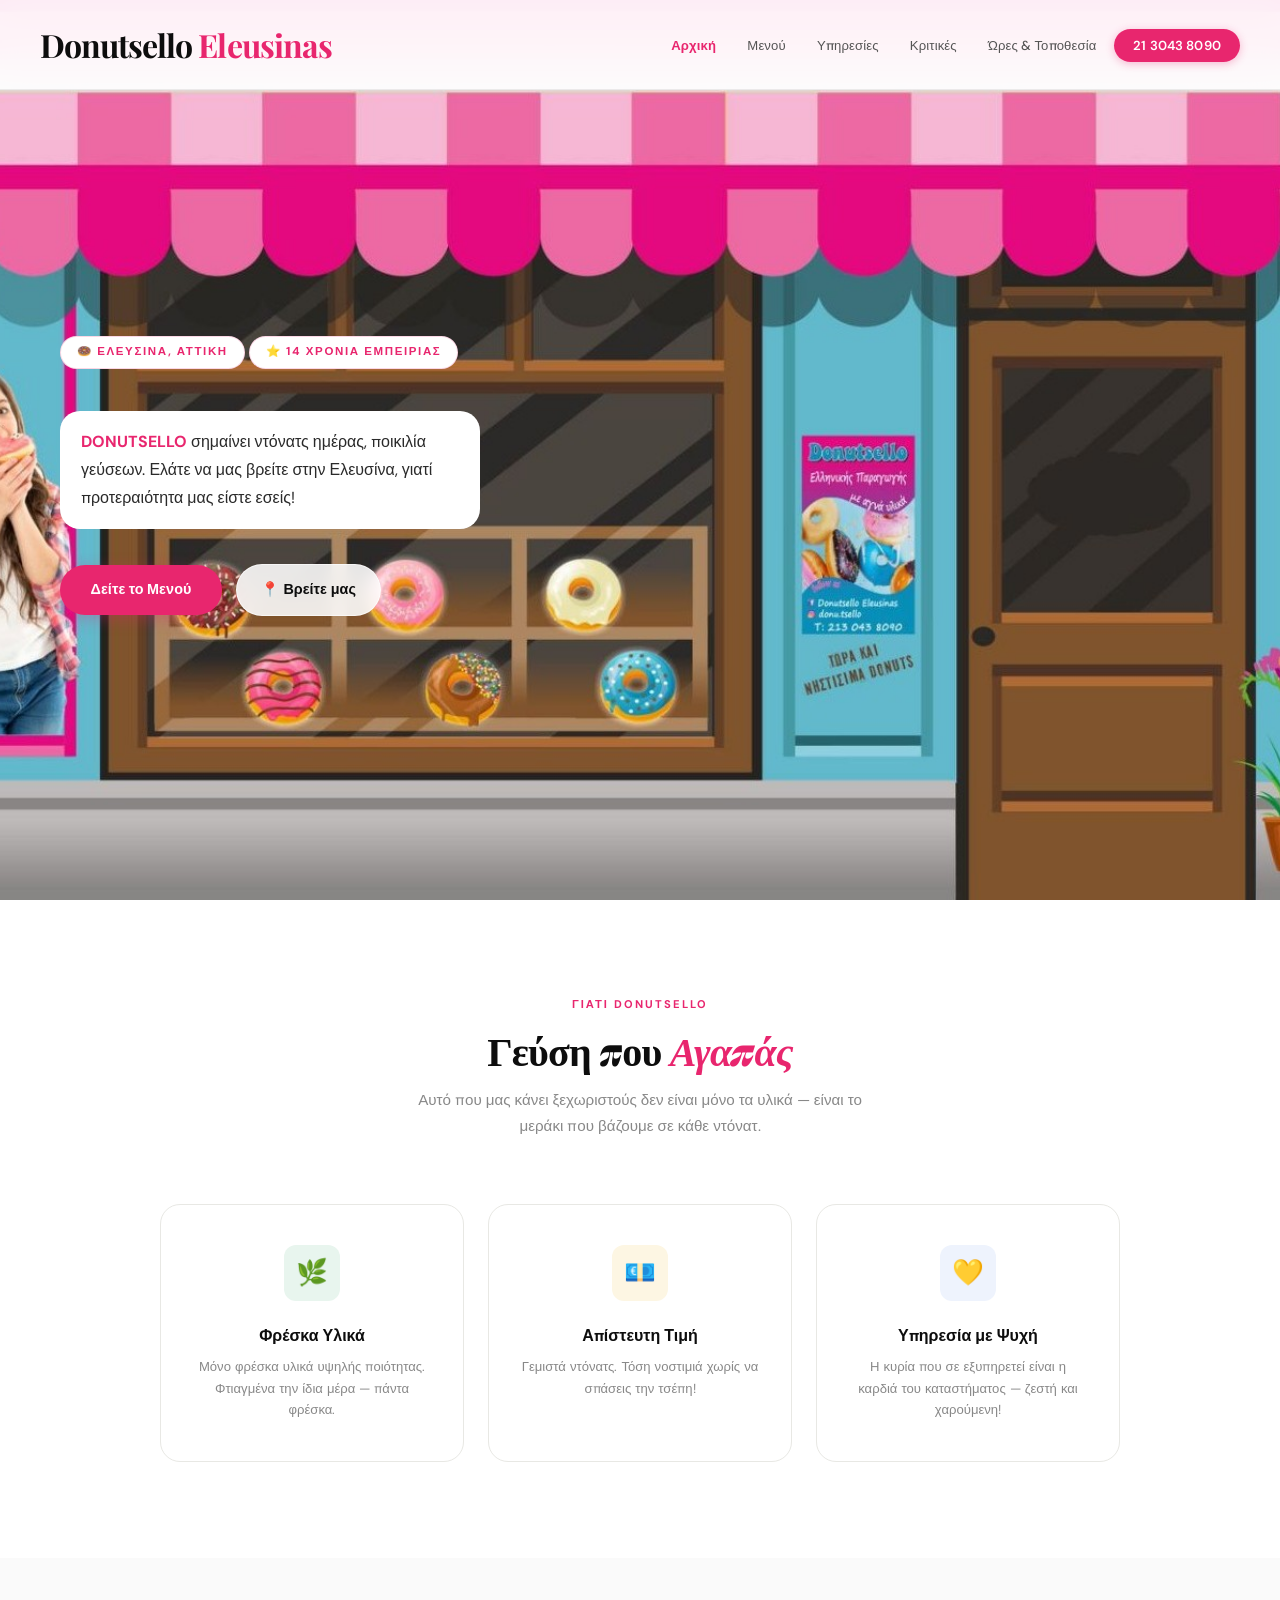
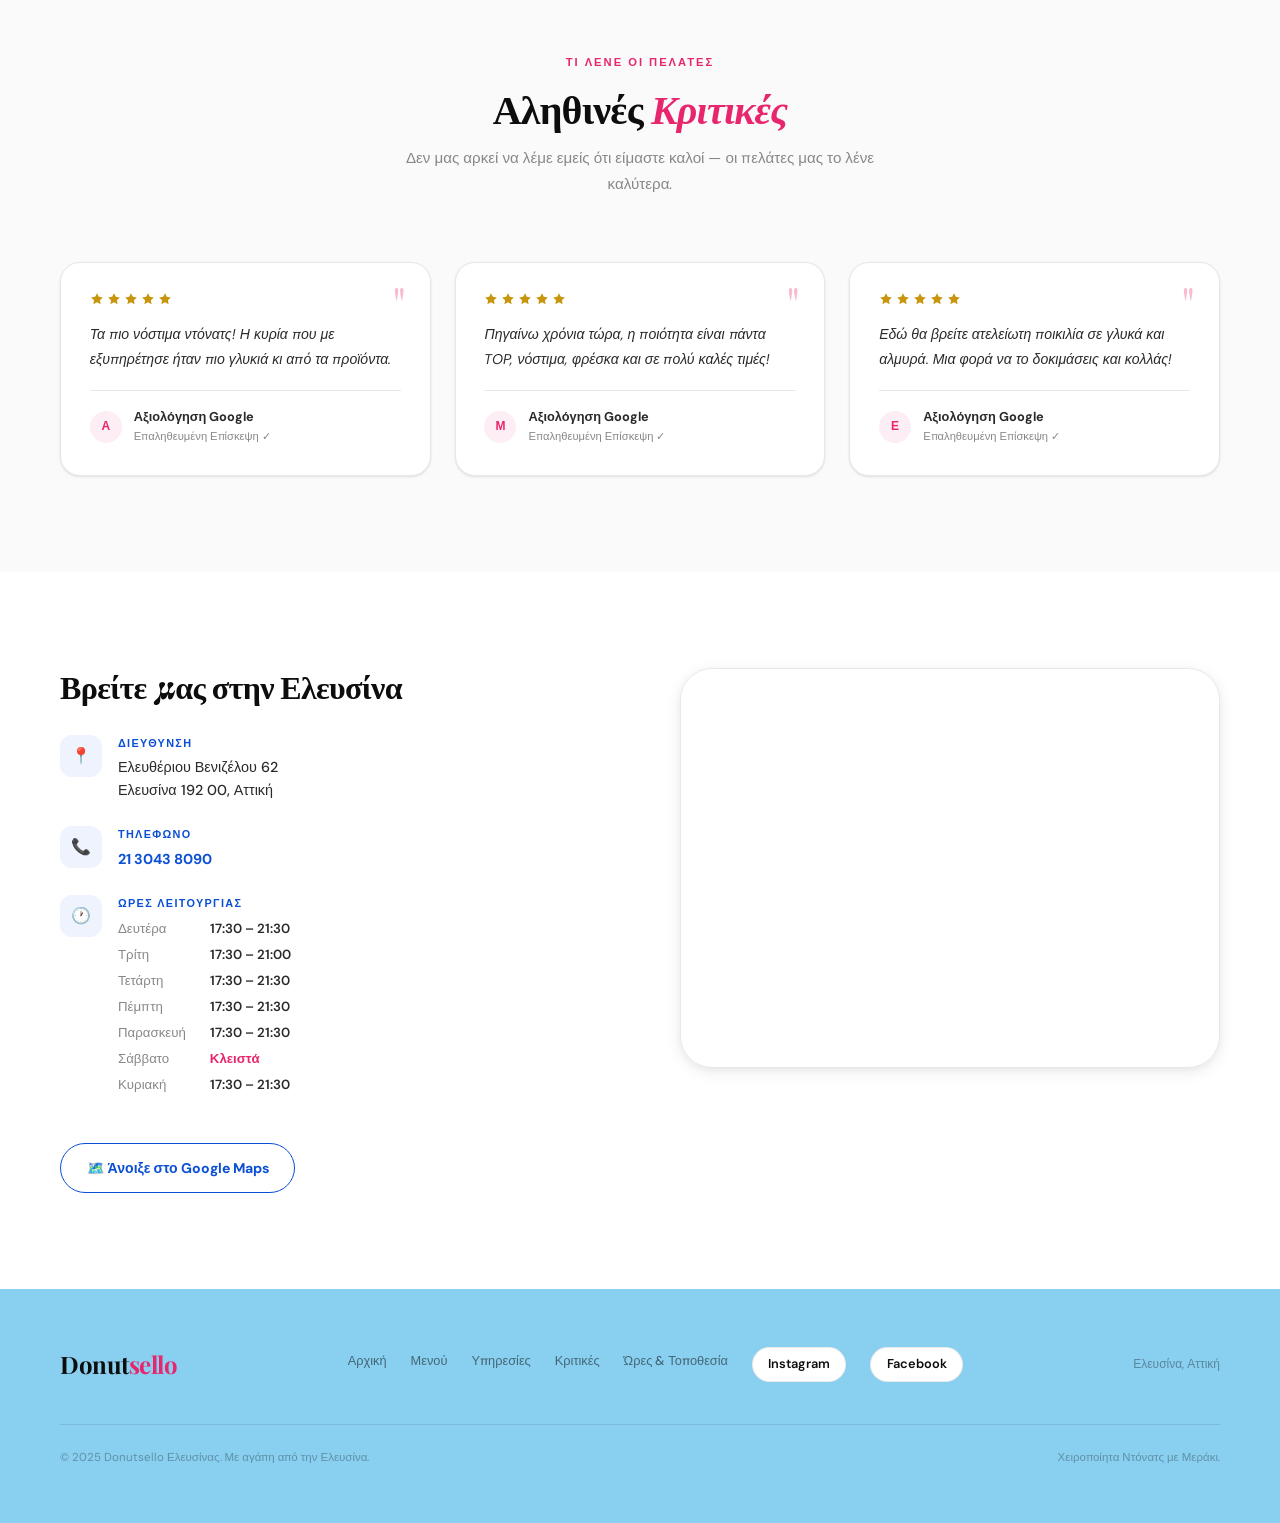
==== commit 9ffd715f: "Added vegan donuts, added pictures at services page" ====
--- a/index.html
+++ b/index.html
@@ -1,318 +1,458 @@
-<!DOCTYPE html>
+<!doctype html>
 <html lang="el">
-<head>
-<meta charset="UTF-8">
-<meta name="viewport" content="width=device-width, initial-scale=1.0, maximum-scale=1.0">
-<title>Donutsello – Χειροποίητα Ντόνατς | Ελευσίνα</title>
-<meta name="description" content="Τα πιο νόστιμα χειροποίητα ντόνατς στην Ελευσίνα. Φρέσκα κάθε μέρα, από 0.50€. Βαθμολογία 4.9★ στο Google.">
-<link rel="preconnect" href="https://fonts.googleapis.com">
-<link rel="preconnect" href="https://fonts.gstatic.com" crossorigin>
-<link href="https://fonts.googleapis.com/css2?family=Playfair+Display:ital,wght@0,700;1,700&family=DM+Sans:wght@300;400;500;600&display=swap" rel="stylesheet">
-<link rel="stylesheet" href="style.css">
-</head>
-<body>
-
-<!-- NAV -->
-<nav>
-  <a href="index.html" class="nav-logo">Donutsello<span> Eleusinas</span></a>
-  <ul class="nav-links">
-    <li><a href="index.html" class="nav-active">Αρχική</a></li>
-    <li><a href="menu.html">Μενού</a></li>
-    <li><a href="services.html">Υπηρεσίες</a></li>
-    <li><a href="#reviews">Κριτικές</a></li>
-    <li><a href="#info">Ώρες & Τοποθεσία</a></li>
-    <li><a href="tel:+302130438090" class="nav-cta">21 3043 8090</a></li>
-  </ul>
-  <button class="nav-hamburger" aria-label="Μενού" aria-expanded="false">
-    <span></span><span></span><span></span>
-  </button>
-</nav>
-
-<!-- HERO -->
-<section class="hero">
-  <div class="hero-bg-shape" aria-hidden="true"></div>
-  <div class="hero-bg-shape2" aria-hidden="true"></div>
-  <div class="hero-inner">
-    <div class="hero-text">
-      <div class="hero-badge">🍩 Ελευσίνα, Αττική</div>
-      <p class="hero-subtitle"><b>DONUTSELLO</b> σημαίνει ντόνατς ημέρας, ποικιλία γεύσεων. Ελάτε να μας βρείτε στην Ελευσίνα, γιατί προτεραιότητα μας είστε εσείς!</p>
-      <div class="hero-actions">
-        <a href="menu.html" class="btn-primary">Δείτε το Μενού</a>
-        <a href="#info" class="btn-secondary">📍 Βρείτε μας</a>
+  <head>
+    <meta charset="UTF-8" />
+    <meta
+      name="viewport"
+      content="width=device-width, initial-scale=1.0, maximum-scale=1.0"
+    />
+    <title>Donutsello – Χειροποίητα Ντόνατς | Ελευσίνα</title>
+    <meta
+      name="description"
+      content="Τα πιο νόστιμα χειροποίητα ντόνατς στην Ελευσίνα. Φρέσκα κάθε μέρα, από 0.50€. Βαθμολογία 4.9★ στο Google."
+    />
+    <link rel="preconnect" href="https://fonts.googleapis.com" />
+    <link rel="preconnect" href="https://fonts.gstatic.com" crossorigin />
+    <link
+      href="https://fonts.googleapis.com/css2?family=Playfair+Display:ital,wght@0,700;1,700&family=DM+Sans:wght@300;400;500;600&display=swap"
+      rel="stylesheet"
+    />
+    <link rel="stylesheet" href="style.css" />
+  </head>
+  <body>
+    <!-- NAV -->
+    <nav>
+      <a href="index.html" class="nav-logo"
+        >Donutsello<span> Eleusinas</span></a
+      >
+      <ul class="nav-links">
+        <li><a href="index.html" class="nav-active">Αρχική</a></li>
+        <li><a href="menu.html">Μενού</a></li>
+        <li><a href="services.html">Υπηρεσίες</a></li>
+        <li><a href="#reviews">Κριτικές</a></li>
+        <li><a href="#info">Ώρες & Τοποθεσία</a></li>
+        <li><a href="tel:+302130438090" class="nav-cta">21 3043 8090</a></li>
+      </ul>
+      <button class="nav-hamburger" aria-label="Μενού" aria-expanded="false">
+        <span></span><span></span><span></span>
+      </button>
+    </nav>
+
+    <!-- HERO -->
+    <section class="hero">
+      <div class="hero-bg-shape" aria-hidden="true"></div>
+      <div class="hero-bg-shape2" aria-hidden="true"></div>
+      <div class="hero-inner">
+        <div class="hero-text">
+          <div class="hero-badge">🍩 Ελευσίνα, Αττική</div>
+          <div class="hero-badge">⭐ 14 Χρόνια Εμπειρίας</div>
+          <p class="hero-subtitle">
+            <b>DONUTSELLO</b> σημαίνει ντόνατς ημέρας, ποικιλία γεύσεων. Ελάτε
+            να μας βρείτε στην Ελευσίνα, γιατί προτεραιότητα μας είστε εσείς!
+          </p>
+          <div class="hero-actions">
+            <a href="menu.html" class="btn-primary">Δείτε το Μενού</a>
+            <a href="#info" class="btn-secondary">📍 Βρείτε μας</a>
+          </div>
+        </div>
+      </div>
+    </section>
+
+    <!-- WHY -->
+    <section class="section why-section">
+      <div class="section-inner">
+        <div class="section-header">
+          <span class="eyebrow">Γιατί Donutsello</span>
+          <h2 class="section-title">Γεύση που <em>Αγαπάς</em></h2>
+          <p class="section-sub">
+            Αυτό που μας κάνει ξεχωριστούς δεν είναι μόνο τα υλικά — είναι το
+            μεράκι που βάζουμε σε κάθε ντόνατ.
+          </p>
+        </div>
+        <div class="why-grid">
+          <div class="why-card reveal reveal-delay-1">
+            <div class="why-icon-wrap" style="background: #e8f5ee">🌿</div>
+            <div class="why-card-title">Φρέσκα Υλικά</div>
+            <div class="why-card-desc">
+              Μόνο φρέσκα υλικά υψηλής ποιότητας. Φτιαγμένα την ίδια μέρα —
+              πάντα φρέσκα.
+            </div>
+          </div>
+          <div class="why-card reveal reveal-delay-2">
+            <div class="why-icon-wrap" style="background: #fdf6e3">💶</div>
+            <div class="why-card-title">Απίστευτη Τιμή</div>
+            <div class="why-card-desc">
+              Γεμιστά ντόνατς. Τόση νοστιμιά χωρίς να σπάσεις την τσέπη!
+            </div>
+          </div>
+          <div class="why-card reveal reveal-delay-3">
+            <div class="why-icon-wrap" style="background: #eef3fd">💛</div>
+            <div class="why-card-title">Υπηρεσία με Ψυχή</div>
+            <div class="why-card-desc">
+              Η κυρία που σε εξυπηρετεί είναι η καρδιά του καταστήματος — ζεστή
+              και χαρούμενη!
+            </div>
+          </div>
+        </div>
+      </div>
+    </section>
+
+    <!-- REVIEWS -->
+    <section class="section reviews-section" id="reviews">
+      <div class="section-inner">
+        <div class="section-header">
+          <span class="eyebrow">Τι Λένε οι Πελάτες</span>
+          <h2 class="section-title">Αληθινές <em>Κριτικές</em></h2>
+          <p class="section-sub">
+            Δεν μας αρκεί να λέμε εμείς ότι είμαστε καλοί — οι πελάτες μας το
+            λένε καλύτερα.
+          </p>
+        </div>
+        <div class="reviews-grid">
+          <div class="review-card reveal">
+            <div class="review-quote" aria-hidden="true">"</div>
+            <div class="review-stars">
+              <svg class="review-star" viewBox="0 0 24 24">
+                <path
+                  d="M12 2l3.09 6.26L22 9.27l-5 4.87 1.18 6.88L12 17.77l-6.18 3.25L7 14.14 2 9.27l6.91-1.01L12 2z"
+                />
+              </svg>
+              <svg class="review-star" viewBox="0 0 24 24">
+                <path
+                  d="M12 2l3.09 6.26L22 9.27l-5 4.87 1.18 6.88L12 17.77l-6.18 3.25L7 14.14 2 9.27l6.91-1.01L12 2z"
+                />
+              </svg>
+              <svg class="review-star" viewBox="0 0 24 24">
+                <path
+                  d="M12 2l3.09 6.26L22 9.27l-5 4.87 1.18 6.88L12 17.77l-6.18 3.25L7 14.14 2 9.27l6.91-1.01L12 2z"
+                />
+              </svg>
+              <svg class="review-star" viewBox="0 0 24 24">
+                <path
+                  d="M12 2l3.09 6.26L22 9.27l-5 4.87 1.18 6.88L12 17.77l-6.18 3.25L7 14.14 2 9.27l6.91-1.01L12 2z"
+                />
+              </svg>
+              <svg class="review-star" viewBox="0 0 24 24">
+                <path
+                  d="M12 2l3.09 6.26L22 9.27l-5 4.87 1.18 6.88L12 17.77l-6.18 3.25L7 14.14 2 9.27l6.91-1.01L12 2z"
+                />
+              </svg>
+            </div>
+            <p class="review-text">
+              Τα πιο νόστιμα ντόνατς! Η κυρία που με εξυπηρέτησε ήταν πιο γλυκιά
+              κι από τα προϊόντα.
+            </p>
+            <div class="review-author-row">
+              <div class="review-avatar">Α</div>
+              <div>
+                <div class="review-author-name">Αξιολόγηση Google</div>
+                <div class="review-author-sub">Επαληθευμένη Επίσκεψη ✓</div>
+              </div>
+            </div>
+          </div>
+
+          <div class="review-card reveal reveal-delay-1">
+            <div class="review-quote" aria-hidden="true">"</div>
+            <div class="review-stars">
+              <svg class="review-star" viewBox="0 0 24 24">
+                <path
+                  d="M12 2l3.09 6.26L22 9.27l-5 4.87 1.18 6.88L12 17.77l-6.18 3.25L7 14.14 2 9.27l6.91-1.01L12 2z"
+                />
+              </svg>
+              <svg class="review-star" viewBox="0 0 24 24">
+                <path
+                  d="M12 2l3.09 6.26L22 9.27l-5 4.87 1.18 6.88L12 17.77l-6.18 3.25L7 14.14 2 9.27l6.91-1.01L12 2z"
+                />
+              </svg>
+              <svg class="review-star" viewBox="0 0 24 24">
+                <path
+                  d="M12 2l3.09 6.26L22 9.27l-5 4.87 1.18 6.88L12 17.77l-6.18 3.25L7 14.14 2 9.27l6.91-1.01L12 2z"
+                />
+              </svg>
+              <svg class="review-star" viewBox="0 0 24 24">
+                <path
+                  d="M12 2l3.09 6.26L22 9.27l-5 4.87 1.18 6.88L12 17.77l-6.18 3.25L7 14.14 2 9.27l6.91-1.01L12 2z"
+                />
+              </svg>
+              <svg class="review-star" viewBox="0 0 24 24">
+                <path
+                  d="M12 2l3.09 6.26L22 9.27l-5 4.87 1.18 6.88L12 17.77l-6.18 3.25L7 14.14 2 9.27l6.91-1.01L12 2z"
+                />
+              </svg>
+            </div>
+            <p class="review-text">
+              Πηγαίνω χρόνια τώρα, η ποιότητα είναι πάντα TOP, νόστιμα, φρέσκα
+              και σε πολύ καλές τιμές!
+            </p>
+            <div class="review-author-row">
+              <div class="review-avatar">Μ</div>
+              <div>
+                <div class="review-author-name">Αξιολόγηση Google</div>
+                <div class="review-author-sub">Επαληθευμένη Επίσκεψη ✓</div>
+              </div>
+            </div>
+          </div>
+
+          <div class="review-card reveal reveal-delay-2">
+            <div class="review-quote" aria-hidden="true">"</div>
+            <div class="review-stars">
+              <svg class="review-star" viewBox="0 0 24 24">
+                <path
+                  d="M12 2l3.09 6.26L22 9.27l-5 4.87 1.18 6.88L12 17.77l-6.18 3.25L7 14.14 2 9.27l6.91-1.01L12 2z"
+                />
+              </svg>
+              <svg class="review-star" viewBox="0 0 24 24">
+                <path
+                  d="M12 2l3.09 6.26L22 9.27l-5 4.87 1.18 6.88L12 17.77l-6.18 3.25L7 14.14 2 9.27l6.91-1.01L12 2z"
+                />
+              </svg>
+              <svg class="review-star" viewBox="0 0 24 24">
+                <path
+                  d="M12 2l3.09 6.26L22 9.27l-5 4.87 1.18 6.88L12 17.77l-6.18 3.25L7 14.14 2 9.27l6.91-1.01L12 2z"
+                />
+              </svg>
+              <svg class="review-star" viewBox="0 0 24 24">
+                <path
+                  d="M12 2l3.09 6.26L22 9.27l-5 4.87 1.18 6.88L12 17.77l-6.18 3.25L7 14.14 2 9.27l6.91-1.01L12 2z"
+                />
+              </svg>
+              <svg class="review-star" viewBox="0 0 24 24">
+                <path
+                  d="M12 2l3.09 6.26L22 9.27l-5 4.87 1.18 6.88L12 17.77l-6.18 3.25L7 14.14 2 9.27l6.91-1.01L12 2z"
+                />
+              </svg>
+            </div>
+            <p class="review-text">
+              Εδώ θα βρείτε ατελείωτη ποικιλία σε γλυκά και αλμυρά. Μια φορά να
+              το δοκιμάσεις και κολλάς!
+            </p>
+            <div class="review-author-row">
+              <div class="review-avatar">Ε</div>
+              <div>
+                <div class="review-author-name">Αξιολόγηση Google</div>
+                <div class="review-author-sub">Επαληθευμένη Επίσκεψη ✓</div>
+              </div>
+            </div>
+          </div>
+        </div>
+      </div>
+    </section>
+
+    <!-- INFO -->
+    <section class="section info-section" id="info">
+      <div class="section-inner">
+        <div class="info-grid">
+          <div class="info-block reveal">
+            <h3>Βρείτε μας στην Ελευσίνα</h3>
+
+            <div class="info-item">
+              <div class="info-item-icon">📍</div>
+              <div>
+                <div class="info-item-label">Διεύθυνση</div>
+                <div class="info-item-value">
+                  Ελευθέριου Βενιζέλου 62<br />
+                  Ελευσίνα 192 00, Αττική
+                </div>
+              </div>
+            </div>
+
+            <div class="info-item">
+              <div class="info-item-icon">📞</div>
+              <div>
+                <div class="info-item-label">Τηλέφωνο</div>
+                <div class="info-item-value">
+                  <a href="tel:+302130438090">21 3043 8090</a>
+                </div>
+              </div>
+            </div>
+
+            <div class="info-item">
+              <div class="info-item-icon">🕐</div>
+              <div>
+                <div class="info-item-label">Ώρες Λειτουργίας</div>
+                <div class="hours-table">
+                  <span class="hours-day">Δευτέρα</span
+                  ><span class="hours-time">17:30 – 21:30</span>
+                  <span class="hours-day">Τρίτη</span
+                  ><span class="hours-time">17:30 – 21:00</span>
+                  <span class="hours-day">Τετάρτη</span
+                  ><span class="hours-time">17:30 – 21:30</span>
+                  <span class="hours-day">Πέμπτη</span
+                  ><span class="hours-time">17:30 – 21:30</span>
+                  <span class="hours-day">Παρασκευή</span
+                  ><span class="hours-time">17:30 – 21:30</span>
+                  <span class="hours-day">Σάββατο</span
+                  ><span class="hours-closed">Κλειστά</span>
+                  <span class="hours-day">Κυριακή</span
+                  ><span class="hours-time">17:30 – 21:30</span>
+                </div>
+              </div>
+            </div>
+
+            <a
+              href="https://maps.google.com/?q=Donutsello+Elefsina"
+              target="_blank"
+              rel="noopener"
+              class="btn-outline"
+            >
+              🗺️ Άνοιξε στο Google Maps
+            </a>
+          </div>
+
+          <div class="map-wrap reveal reveal-delay-1">
+            <iframe
+              src="https://www.google.com/maps/embed?pb=!1m18!1m12!1m3!1d3145.9!2d23.5372691!3d38.0484537!2m3!1f0!2f0!3f0!3m2!1i1024!2i768!4f13.1!3m3!1m2!1s0x14a1af97b8c111e9%3A0x5baedbedb350998!2sDonutsello%20%CE%95%CE%BB%CE%B5%CF%85%CF%83%CE%AF%CE%BD%CE%B1%CF%82!5e0!3m2!1sel!2sgr!4v1"
+              allowfullscreen=""
+              loading="lazy"
+              referrerpolicy="no-referrer-when-downgrade"
+              title="Χάρτης Donutsello Ελευσίνα"
+            >
+            </iframe>
+          </div>
+        </div>
+      </div>
+    </section>
+
+    <!-- FOOTER -->
+    <footer>
+      <div class="footer-inner">
+        <div class="footer-logo">Donut<span>sello</span></div>
+        <ul class="footer-links">
+          <li><a href="index.html">Αρχική</a></li>
+          <li><a href="menu.html">Μενού</a></li>
+          <li><a href="services.html">Υπηρεσίες</a></li>
+          <li><a href="index.html#reviews">Κριτικές</a></li>
+          <li><a href="index.html#info">Ώρες & Τοποθεσία</a></li>
+          <li>
+            <a href="https://www.instagram.com/donutsello_eleusinas/"
+              >Instagram</a
+            >
+          </li>
+          <li>
+            <a href="https://www.facebook.com/profile.php?id=100004138966222"
+              >Facebook</a
+            >
+          </li>
+        </ul>
+        <div class="footer-right">Ελευσίνα, Αττική</div>
+      </div>
+      <div class="footer-divider">
+        <span class="footer-copy"
+          >© 2025 Donutsello Ελευσίνας. Με αγάπη από την Ελευσίνα.</span
+        >
+        <span class="footer-copy">Χειροποίητα Ντόνατς με Μεράκι.</span>
+      </div>
+    </footer>
+
+    <script>
+      (function () {
+        var els = document.querySelectorAll(".reveal");
+        function check() {
+          els.forEach(function (el) {
+            if (el.classList.contains("visible")) return;
+            var rect = el.getBoundingClientRect();
+            if (rect.top < window.innerHeight - 60) {
+              el.classList.add("visible");
+            }
+          });
+        }
+        window.addEventListener("load", check);
+        window.addEventListener("scroll", check, { passive: true });
+      })();
+    </script>
+
+    <script>
+      const hamburger = document.querySelector(".nav-hamburger");
+      const navLinks = document.querySelector(".nav-links");
+      hamburger.addEventListener("click", () => {
+        const open = navLinks.classList.toggle("open");
+        hamburger.classList.toggle("open", open);
+        hamburger.setAttribute("aria-expanded", open);
+      });
+      // Close on link click
+      navLinks.querySelectorAll("a").forEach((a) => {
+        a.addEventListener("click", () => {
+          navLinks.classList.remove("open");
+          hamburger.classList.remove("open");
+          hamburger.setAttribute("aria-expanded", false);
+        });
+      });
+    </script>
+
+    <!-- CONTACT MODAL -->
+    <div
+      class="modal-overlay"
+      id="contactModal"
+      role="dialog"
+      aria-modal="true"
+      aria-label="Επικοινωνία"
+    >
+      <div class="modal">
+        <button class="modal-close" id="modalClose" aria-label="Κλείσιμο">
+          ✕
+        </button>
+        <p class="modal-eyebrow">Επικοινωνία</p>
+        <h2 class="modal-title">Καλέστε μας!</h2>
+        <div class="modal-number">
+          <span class="modal-number-text">21 3043 8090</span>
+          <button class="modal-copy-btn" id="modalCopyBtn">Αντιγραφή</button>
+        </div>
+        <p class="modal-hours">
+          <strong>Δευτ – Παρ:</strong> 07:30 – 21:00<br />
+          <strong>Σάββατο:</strong> 08:00 – 21:00<br />
+          <strong>Κυριακή:</strong> 08:00 – 20:00
+        </p>
+        <a href="tel:+302130438090" class="modal-dial-btn">Κλήση τώρα</a>
       </div>
     </div>
-  </div>
-</section>
-
-<!-- WHY -->
-<section class="section why-section">
-  <div class="section-inner">
-    <div class="section-header">
-      <span class="eyebrow">Γιατί Donutsello</span>
-      <h2 class="section-title">Γεύση που <em>Αγαπάς</em></h2>
-      <p class="section-sub">Αυτό που μας κάνει ξεχωριστούς δεν είναι μόνο τα υλικά — είναι το μεράκι που βάζουμε σε κάθε ντόνατ.</p>
-    </div>
-    <div class="why-grid">
-      <!--
-      <div class="why-card reveal">
-        <div class="why-icon-wrap" style="background:#FDEDF4">🤲</div>
-        <div class="why-card-title">100% Χειροποίητα</div>
-        <div class="why-card-desc">Κάθε ντόνατ φτιάχνεται με χέρι, με αγάπη και μεράκι — κάθε μέρα, χωρίς εξαιρέσεις.</div>
-      </div>
-      -->
-      <div class="why-card reveal reveal-delay-1">
-        <div class="why-icon-wrap" style="background:#E8F5EE">🌿</div>
-        <div class="why-card-title">Φρέσκα Υλικά</div>
-        <div class="why-card-desc">Μόνο φρέσκα υλικά υψηλής ποιότητας. Φτιαγμένα την ίδια μέρα — πάντα φρέσκα.</div>
-      </div>
-      <div class="why-card reveal reveal-delay-2">
-        <div class="why-icon-wrap" style="background:#FDF6E3">💶</div>
-        <div class="why-card-title">Απίστευτη Τιμή</div>
-        <div class="why-card-desc">Γεμιστά ντόνατς. Τόση νοστιμιά χωρίς να σπάσεις την τσέπη!</div>
-      </div>
-      <div class="why-card reveal reveal-delay-3">
-        <div class="why-icon-wrap" style="background:#EEF3FD">💛</div>
-        <div class="why-card-title">Υπηρεσία με Ψυχή</div>
-        <div class="why-card-desc">Η κυρία που σε εξυπηρετεί είναι η καρδιά του καταστήματος — ζεστή και χαρούμενη!</div>
-      </div>
-    </div>
-  </div>
-</section>
-
-<!-- REVIEWS -->
-<section class="section reviews-section" id="reviews">
-  <div class="section-inner">
-    <div class="section-header">
-      <span class="eyebrow">Τι Λένε οι Πελάτες</span>
-      <h2 class="section-title">Αληθινές <em>Κριτικές</em></h2>
-      <p class="section-sub">Δεν μας αρκεί να λέμε εμείς ότι είμαστε καλοί — οι πελάτες μας το λένε καλύτερα.</p>
-    </div>
-    <div class="reviews-grid">
-
-      <div class="review-card reveal">
-        <div class="review-quote" aria-hidden="true">"</div>
-        <div class="review-stars">
-          <svg class="review-star" viewBox="0 0 24 24"><path d="M12 2l3.09 6.26L22 9.27l-5 4.87 1.18 6.88L12 17.77l-6.18 3.25L7 14.14 2 9.27l6.91-1.01L12 2z"/></svg>
-          <svg class="review-star" viewBox="0 0 24 24"><path d="M12 2l3.09 6.26L22 9.27l-5 4.87 1.18 6.88L12 17.77l-6.18 3.25L7 14.14 2 9.27l6.91-1.01L12 2z"/></svg>
-          <svg class="review-star" viewBox="0 0 24 24"><path d="M12 2l3.09 6.26L22 9.27l-5 4.87 1.18 6.88L12 17.77l-6.18 3.25L7 14.14 2 9.27l6.91-1.01L12 2z"/></svg>
-          <svg class="review-star" viewBox="0 0 24 24"><path d="M12 2l3.09 6.26L22 9.27l-5 4.87 1.18 6.88L12 17.77l-6.18 3.25L7 14.14 2 9.27l6.91-1.01L12 2z"/></svg>
-          <svg class="review-star" viewBox="0 0 24 24"><path d="M12 2l3.09 6.26L22 9.27l-5 4.87 1.18 6.88L12 17.77l-6.18 3.25L7 14.14 2 9.27l6.91-1.01L12 2z"/></svg>
-        </div>
-        <p class="review-text">Τα πιο νόστιμα ντόνατς! Η κυρία που με εξυπηρέτησε ήταν πιο γλυκιά κι από τα προϊόντα.</p>
-        <div class="review-author-row">
-          <div class="review-avatar">Α</div>
-          <div>
-            <div class="review-author-name">Αξιολόγηση Google</div>
-            <div class="review-author-sub">Επαληθευμένη Επίσκεψη ✓</div>
-          </div>
-        </div>
-      </div>
-
-      <div class="review-card reveal reveal-delay-1">
-        <div class="review-quote" aria-hidden="true">"</div>
-        <div class="review-stars">
-          <svg class="review-star" viewBox="0 0 24 24"><path d="M12 2l3.09 6.26L22 9.27l-5 4.87 1.18 6.88L12 17.77l-6.18 3.25L7 14.14 2 9.27l6.91-1.01L12 2z"/></svg>
-          <svg class="review-star" viewBox="0 0 24 24"><path d="M12 2l3.09 6.26L22 9.27l-5 4.87 1.18 6.88L12 17.77l-6.18 3.25L7 14.14 2 9.27l6.91-1.01L12 2z"/></svg>
-          <svg class="review-star" viewBox="0 0 24 24"><path d="M12 2l3.09 6.26L22 9.27l-5 4.87 1.18 6.88L12 17.77l-6.18 3.25L7 14.14 2 9.27l6.91-1.01L12 2z"/></svg>
-          <svg class="review-star" viewBox="0 0 24 24"><path d="M12 2l3.09 6.26L22 9.27l-5 4.87 1.18 6.88L12 17.77l-6.18 3.25L7 14.14 2 9.27l6.91-1.01L12 2z"/></svg>
-          <svg class="review-star" viewBox="0 0 24 24"><path d="M12 2l3.09 6.26L22 9.27l-5 4.87 1.18 6.88L12 17.77l-6.18 3.25L7 14.14 2 9.27l6.91-1.01L12 2z"/></svg>
-        </div>
-        <p class="review-text">Πηγαίνω χρόνια τώρα, η ποιότητα είναι πάντα TOP, νόστιμα, φρέσκα και σε πολύ καλές τιμές!</p>
-        <div class="review-author-row">
-          <div class="review-avatar">Μ</div>
-          <div>
-            <div class="review-author-name">Αξιολόγηση Google</div>
-            <div class="review-author-sub">Επαληθευμένη Επίσκεψη ✓</div>
-          </div>
-        </div>
-      </div>
-
-      <div class="review-card reveal reveal-delay-2">
-        <div class="review-quote" aria-hidden="true">"</div>
-        <div class="review-stars">
-          <svg class="review-star" viewBox="0 0 24 24"><path d="M12 2l3.09 6.26L22 9.27l-5 4.87 1.18 6.88L12 17.77l-6.18 3.25L7 14.14 2 9.27l6.91-1.01L12 2z"/></svg>
-          <svg class="review-star" viewBox="0 0 24 24"><path d="M12 2l3.09 6.26L22 9.27l-5 4.87 1.18 6.88L12 17.77l-6.18 3.25L7 14.14 2 9.27l6.91-1.01L12 2z"/></svg>
-          <svg class="review-star" viewBox="0 0 24 24"><path d="M12 2l3.09 6.26L22 9.27l-5 4.87 1.18 6.88L12 17.77l-6.18 3.25L7 14.14 2 9.27l6.91-1.01L12 2z"/></svg>
-          <svg class="review-star" viewBox="0 0 24 24"><path d="M12 2l3.09 6.26L22 9.27l-5 4.87 1.18 6.88L12 17.77l-6.18 3.25L7 14.14 2 9.27l6.91-1.01L12 2z"/></svg>
-          <svg class="review-star" viewBox="0 0 24 24"><path d="M12 2l3.09 6.26L22 9.27l-5 4.87 1.18 6.88L12 17.77l-6.18 3.25L7 14.14 2 9.27l6.91-1.01L12 2z"/></svg>
-        </div>
-        <p class="review-text">Εδώ θα βρείτε ατελείωτη ποικιλία σε γλυκά και αλμυρά. Μια φορά να το δοκιμάσεις και κολλάς!</p>
-        <div class="review-author-row">
-          <div class="review-avatar">Ε</div>
-          <div>
-            <div class="review-author-name">Αξιολόγηση Google</div>
-            <div class="review-author-sub">Επαληθευμένη Επίσκεψη ✓</div>
-          </div>
-        </div>
-      </div>
-
-    </div>
-  </div>
-</section>
-
-<!-- INFO -->
-<section class="section info-section" id="info">
-  <div class="section-inner">
-    <div class="info-grid">
-      <div class="info-block reveal">
-        <h3>Βρείτε μας στην Ελευσίνα</h3>
-
-        <div class="info-item">
-          <div class="info-item-icon">📍</div>
-          <div>
-            <div class="info-item-label">Διεύθυνση</div>
-            <div class="info-item-value">
-              Ελευθέριου Βενιζέλου 62<br>
-              Ελευσίνα 192 00, Αττική
-            </div>
-          </div>
-        </div>
-
-        <div class="info-item">
-          <div class="info-item-icon">📞</div>
-          <div>
-            <div class="info-item-label">Τηλέφωνο</div>
-            <div class="info-item-value">
-              <a href="tel:+302130438090">21 3043 8090</a>
-            </div>
-          </div>
-        </div>
-
-        <div class="info-item">
-          <div class="info-item-icon">🕐</div>
-          <div>
-            <div class="info-item-label">Ώρες Λειτουργίας</div>
-            <div class="hours-table">
-              <span class="hours-day">Δευτέρα</span><span class="hours-time">17:30 – 21:30</span>
-              <span class="hours-day">Τρίτη</span><span class="hours-time">17:30 – 21:00</span>
-              <span class="hours-day">Τετάρτη</span><span class="hours-time">17:30 – 21:30</span>
-              <span class="hours-day">Πέμπτη</span><span class="hours-time">17:30 – 21:30</span>
-              <span class="hours-day">Παρασκευή</span><span class="hours-time">17:30 – 21:30</span>
-              <span class="hours-day">Σάββατο</span><span class="hours-closed">Κλειστά</span>
-              <span class="hours-day">Κυριακή</span><span class="hours-time">17:30 – 21:30</span>
-            </div>
-          </div>
-        </div>
-
-        <a href="https://maps.google.com/?q=Donutsello+Elefsina" target="_blank" rel="noopener" class="btn-outline">
-          🗺️ Άνοιξε στο Google Maps
-        </a>
-      </div>
-
-      <div class="map-wrap reveal reveal-delay-1">
-        <iframe
-          src="https://www.google.com/maps/embed?pb=!1m18!1m12!1m3!1d3145.9!2d23.5372691!3d38.0484537!2m3!1f0!2f0!3f0!3m2!1i1024!2i768!4f13.1!3m3!1m2!1s0x14a1af97b8c111e9%3A0x5baedbedb350998!2sDonutsello%20%CE%95%CE%BB%CE%B5%CF%85%CF%83%CE%AF%CE%BD%CE%B1%CF%82!5e0!3m2!1sel!2sgr!4v1"
-          allowfullscreen="" loading="lazy" referrerpolicy="no-referrer-when-downgrade"
-          title="Χάρτης Donutsello Ελευσίνα">
-        </iframe>
-      </div>
-    </div>
-  </div>
-</section>
-
-<!-- FOOTER -->
-<footer>
-  <div class="footer-inner">
-    <div class="footer-logo">Donut<span>sello</span></div>
-    <ul class="footer-links">
-      <li><a href="index.html">Αρχική</a></li>
-      <li><a href="menu.html">Μενού</a></li>
-      <li><a href="services.html">Υπηρεσίες</a></li>
-      <li><a href="index.html#reviews">Κριτικές</a></li>
-      <li><a href="index.html#info">Ώρες & Τοποθεσία</a></li>
-      <li><a href="https://www.instagram.com/donutsello_eleusinas/">Instagram</a></li>
-      <li><a href="https://www.facebook.com/profile.php?id=100004138966222">Facebook</a></li>
-    </ul>
-    <div class="footer-right">Ελευσίνα, Αττική</div>
-  </div>
-  <div class="footer-divider">
-    <span class="footer-copy">© 2025 Donutsello Ελευσίνας. Με αγάπη από την Ελευσίνα.</span>
-    <span class="footer-copy">Χειροποίητα Ντόνατς με Μεράκι.</span>
-  </div>
-</footer>
-
-<script>
-(function() {
-  var els = document.querySelectorAll('.reveal');
-  function check() {
-    els.forEach(function(el) {
-      if (el.classList.contains('visible')) return;
-      var rect = el.getBoundingClientRect();
-      if (rect.top < window.innerHeight - 60) {
-        el.classList.add('visible');
-      }
-    });
-  }
-  window.addEventListener('load', check);
-  window.addEventListener('scroll', check, { passive: true });
-})();
-</script>
-
-<script>
-  const hamburger = document.querySelector('.nav-hamburger');
-  const navLinks = document.querySelector('.nav-links');
-  hamburger.addEventListener('click', () => {
-    const open = navLinks.classList.toggle('open');
-    hamburger.classList.toggle('open', open);
-    hamburger.setAttribute('aria-expanded', open);
-  });
-  // Close on link click
-  navLinks.querySelectorAll('a').forEach(a => {
-    a.addEventListener('click', () => {
-      navLinks.classList.remove('open');
-      hamburger.classList.remove('open');
-      hamburger.setAttribute('aria-expanded', false);
-    });
-  });
-</script>
-
-<!-- CONTACT MODAL -->
-<div class="modal-overlay" id="contactModal" role="dialog" aria-modal="true" aria-label="Επικοινωνία">
-  <div class="modal">
-    <button class="modal-close" id="modalClose" aria-label="Κλείσιμο">✕</button>
-    <p class="modal-eyebrow">Επικοινωνία</p>
-    <h2 class="modal-title">Καλέστε μας!</h2>
-    <div class="modal-number">
-      <span class="modal-number-text">21 3043 8090</span>
-      <button class="modal-copy-btn" id="modalCopyBtn">Αντιγραφή</button>
-    </div>
-    <p class="modal-hours">
-      <strong>Δευτ – Παρ:</strong> 07:30 – 21:00<br>
-      <strong>Σάββατο:</strong> 08:00 – 21:00<br>
-      <strong>Κυριακή:</strong> 08:00 – 20:00
-    </p>
-    <a href="tel:+302130438090" class="modal-dial-btn">Κλήση τώρα</a>
-  </div>
-</div>
-<script>
-  (function() {
-    const isMobile = () => ('ontouchstart' in window) || navigator.maxTouchPoints > 0;
-    const overlay = document.getElementById('contactModal');
-    const closeBtn = document.getElementById('modalClose');
-    const copyBtn = document.getElementById('modalCopyBtn');
-
-    function openModal() { overlay.classList.add('open'); document.body.style.overflow = 'hidden'; }
-    function closeModal() { overlay.classList.remove('open'); document.body.style.overflow = ''; }
-
-    // Intercept ALL tel: links except the modal dial button
-    document.querySelectorAll('a[href="tel:+302130438090"]:not(.modal-dial-btn)').forEach(el => {
-      el.addEventListener('click', function(e) {
-        if (!isMobile()) { e.preventDefault(); openModal(); }
-      });
-    });
-
-    closeBtn.addEventListener('click', closeModal);
-    overlay.addEventListener('click', e => { if (e.target === overlay) closeModal(); });
-    document.addEventListener('keydown', e => { if (e.key === 'Escape') closeModal(); });
-
-    copyBtn.addEventListener('click', () => {
-      navigator.clipboard.writeText('21 3043 8090').then(() => {
-        copyBtn.textContent = 'Αντιγράφηκε ✓';
-        copyBtn.classList.add('copied');
-        setTimeout(() => { copyBtn.textContent = 'Αντιγραφή'; copyBtn.classList.remove('copied'); }, 2000);
-      });
-    });
-  })();
-</script>
-</body>
-</html>+    <script>
+      (function () {
+        const isMobile = () =>
+          "ontouchstart" in window || navigator.maxTouchPoints > 0;
+        const overlay = document.getElementById("contactModal");
+        const closeBtn = document.getElementById("modalClose");
+        const copyBtn = document.getElementById("modalCopyBtn");
+
+        function openModal() {
+          overlay.classList.add("open");
+          document.body.style.overflow = "hidden";
+        }
+        function closeModal() {
+          overlay.classList.remove("open");
+          document.body.style.overflow = "";
+        }
+
+        // Intercept ALL tel: links except the modal dial button
+        document
+          .querySelectorAll('a[href="tel:+302130438090"]:not(.modal-dial-btn)')
+          .forEach((el) => {
+            el.addEventListener("click", function (e) {
+              if (!isMobile()) {
+                e.preventDefault();
+                openModal();
+              }
+            });
+          });
+
+        closeBtn.addEventListener("click", closeModal);
+        overlay.addEventListener("click", (e) => {
+          if (e.target === overlay) closeModal();
+        });
+        document.addEventListener("keydown", (e) => {
+          if (e.key === "Escape") closeModal();
+        });
+
+        copyBtn.addEventListener("click", () => {
+          navigator.clipboard.writeText("21 3043 8090").then(() => {
+            copyBtn.textContent = "Αντιγράφηκε ✓";
+            copyBtn.classList.add("copied");
+            setTimeout(() => {
+              copyBtn.textContent = "Αντιγραφή";
+              copyBtn.classList.remove("copied");
+            }, 2000);
+          });
+        });
+      })();
+    </script>
+  </body>
+</html>
--- a/style.css
+++ b/style.css
@@ -72,7 +72,7 @@
   align-items: center;
   justify-content: space-between;
   padding: 0 2.5rem;
-  height: 68px;
+  height: 90px;
   background: rgba(255, 255, 255, 0.92);
   backdrop-filter: blur(16px);
   -webkit-backdrop-filter: blur(16px);
@@ -80,7 +80,7 @@
 }
 .nav-logo {
   font-family: "Playfair Display", serif;
-  font-size: 1.5rem;
+  font-size: 2rem;
   font-weight: 700;
   color: var(--ink);
   letter-spacing: -0.03em;
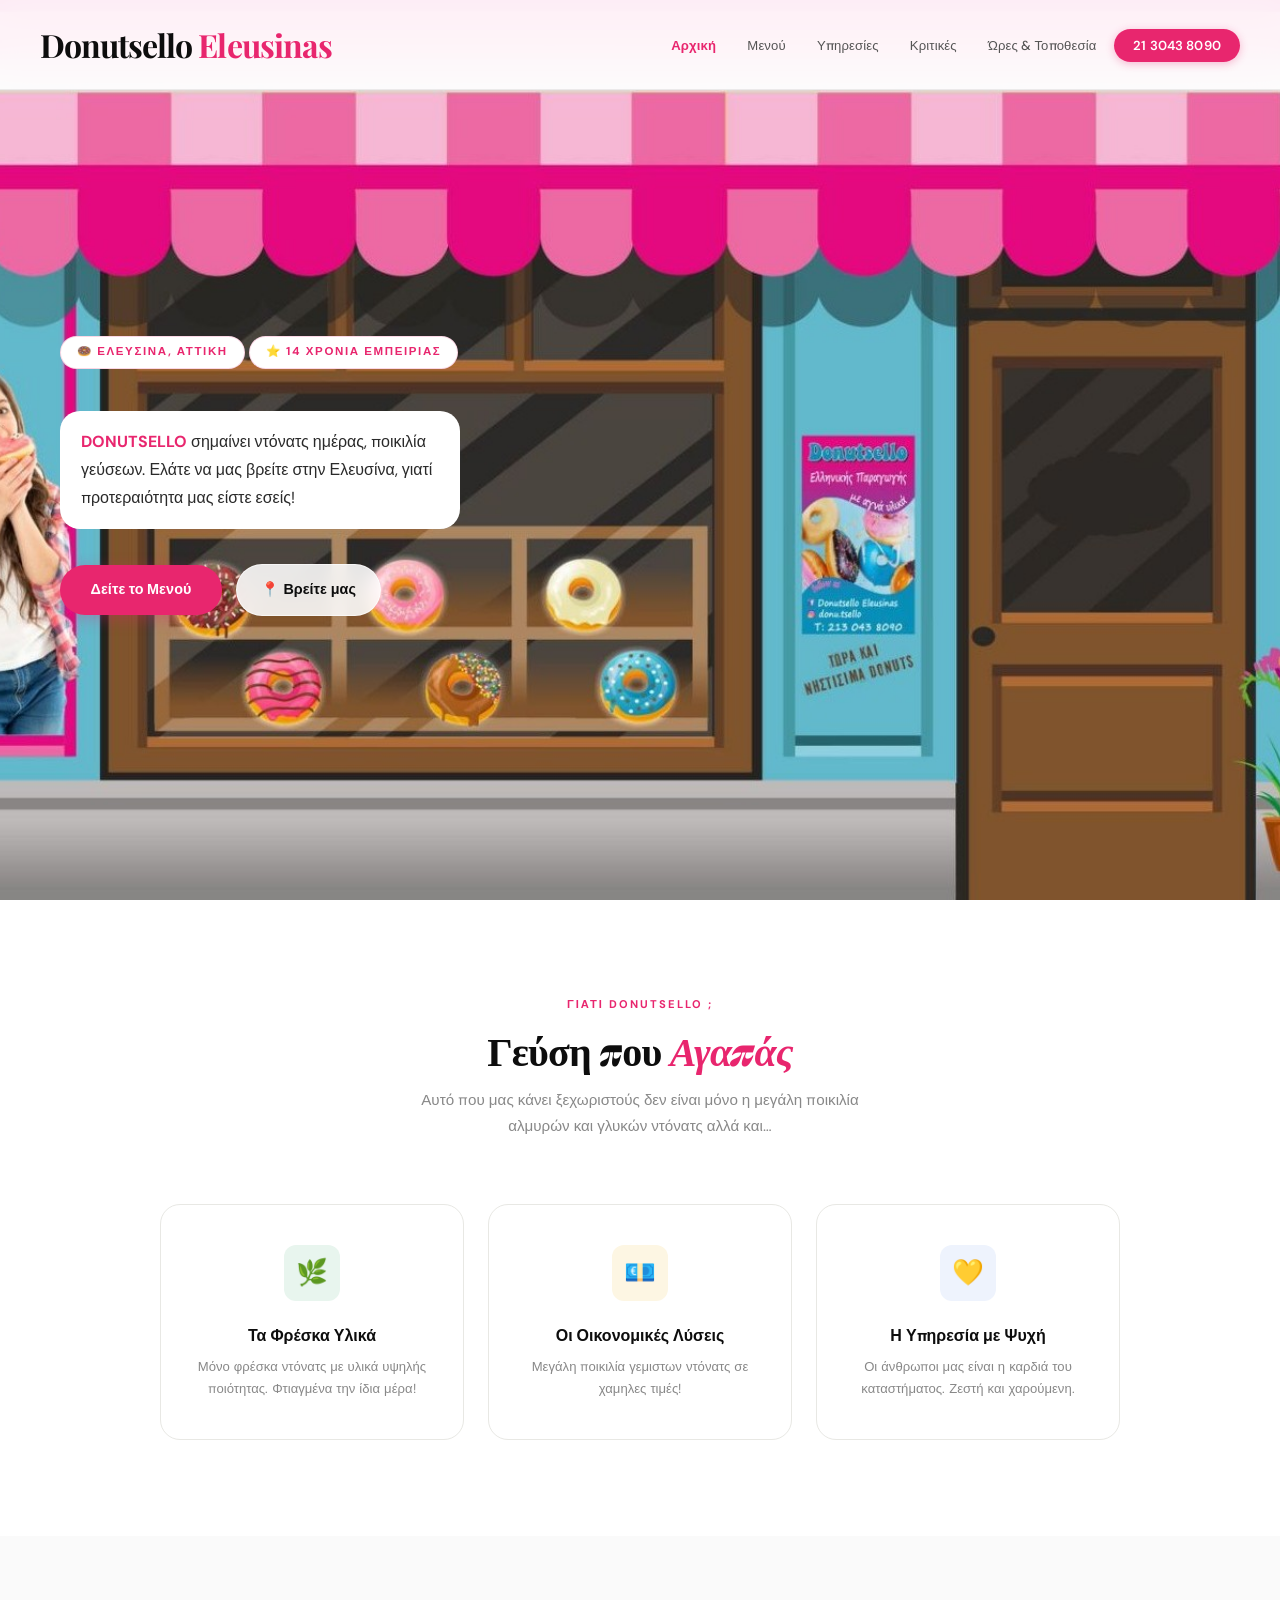
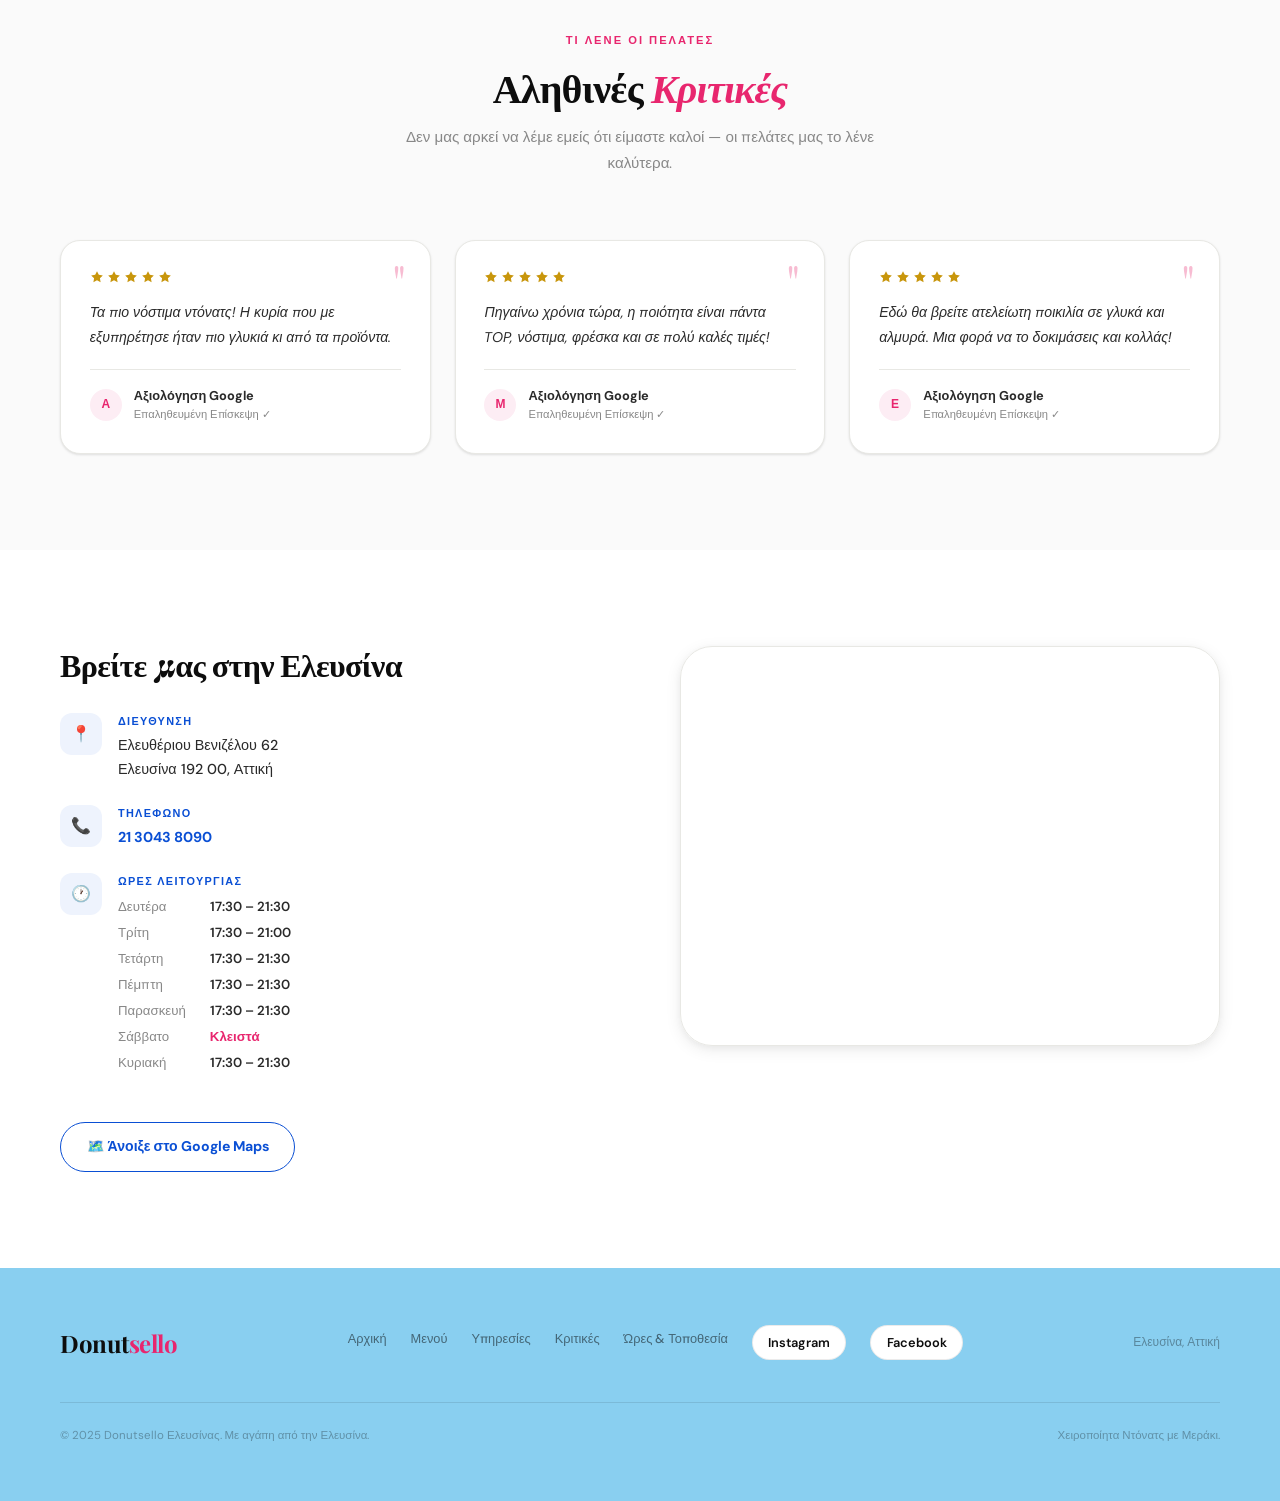
==== commit 9351456c: "Small wording changes at section why-section div" ====
--- a/index.html
+++ b/index.html
@@ -62,35 +62,35 @@
     <section class="section why-section">
       <div class="section-inner">
         <div class="section-header">
-          <span class="eyebrow">Γιατί Donutsello</span>
+          <span class="eyebrow">Γιατί Donutsello ;</span>
           <h2 class="section-title">Γεύση που <em>Αγαπάς</em></h2>
           <p class="section-sub">
-            Αυτό που μας κάνει ξεχωριστούς δεν είναι μόνο τα υλικά — είναι το
-            μεράκι που βάζουμε σε κάθε ντόνατ.
+            Αυτό που μας κάνει ξεχωριστούς δεν είναι μόνο η μεγάλη ποικιλία
+            αλμυρών και γλυκών ντόνατς αλλά και…
           </p>
         </div>
         <div class="why-grid">
           <div class="why-card reveal reveal-delay-1">
             <div class="why-icon-wrap" style="background: #e8f5ee">🌿</div>
-            <div class="why-card-title">Φρέσκα Υλικά</div>
+            <div class="why-card-title">Τα Φρέσκα Υλικά</div>
             <div class="why-card-desc">
-              Μόνο φρέσκα υλικά υψηλής ποιότητας. Φτιαγμένα την ίδια μέρα —
-              πάντα φρέσκα.
+              Μόνο φρέσκα ντόνατς με υλικά υψηλής ποιότητας. Φτιαγμένα την ίδια
+              μέρα!
             </div>
           </div>
           <div class="why-card reveal reveal-delay-2">
             <div class="why-icon-wrap" style="background: #fdf6e3">💶</div>
-            <div class="why-card-title">Απίστευτη Τιμή</div>
+            <div class="why-card-title">Οι Οικονομικές Λύσεις</div>
             <div class="why-card-desc">
-              Γεμιστά ντόνατς. Τόση νοστιμιά χωρίς να σπάσεις την τσέπη!
+              Μεγάλη ποικιλία γεμιστων ντόνατς σε χαμηλες τιμές!
             </div>
           </div>
           <div class="why-card reveal reveal-delay-3">
             <div class="why-icon-wrap" style="background: #eef3fd">💛</div>
-            <div class="why-card-title">Υπηρεσία με Ψυχή</div>
+            <div class="why-card-title">Η Υπηρεσία με Ψυχή</div>
             <div class="why-card-desc">
-              Η κυρία που σε εξυπηρετεί είναι η καρδιά του καταστήματος — ζεστή
-              και χαρούμενη!
+              Οι άνθρωποι μας είναι η καρδιά του καταστήματος. Ζεστή και
+              χαρούμενη.
             </div>
           </div>
         </div>
--- a/style.css
+++ b/style.css
@@ -191,7 +191,7 @@
   color: var(--ink-2);
   margin-top: 1rem;
   margin-bottom: 2.2rem;
-  max-width: 420px;
+  max-width: 400px;
   background: rgba(255, 255, 255);
   border-radius: var(--radius-lg);
   padding: 1rem 1.25rem;
